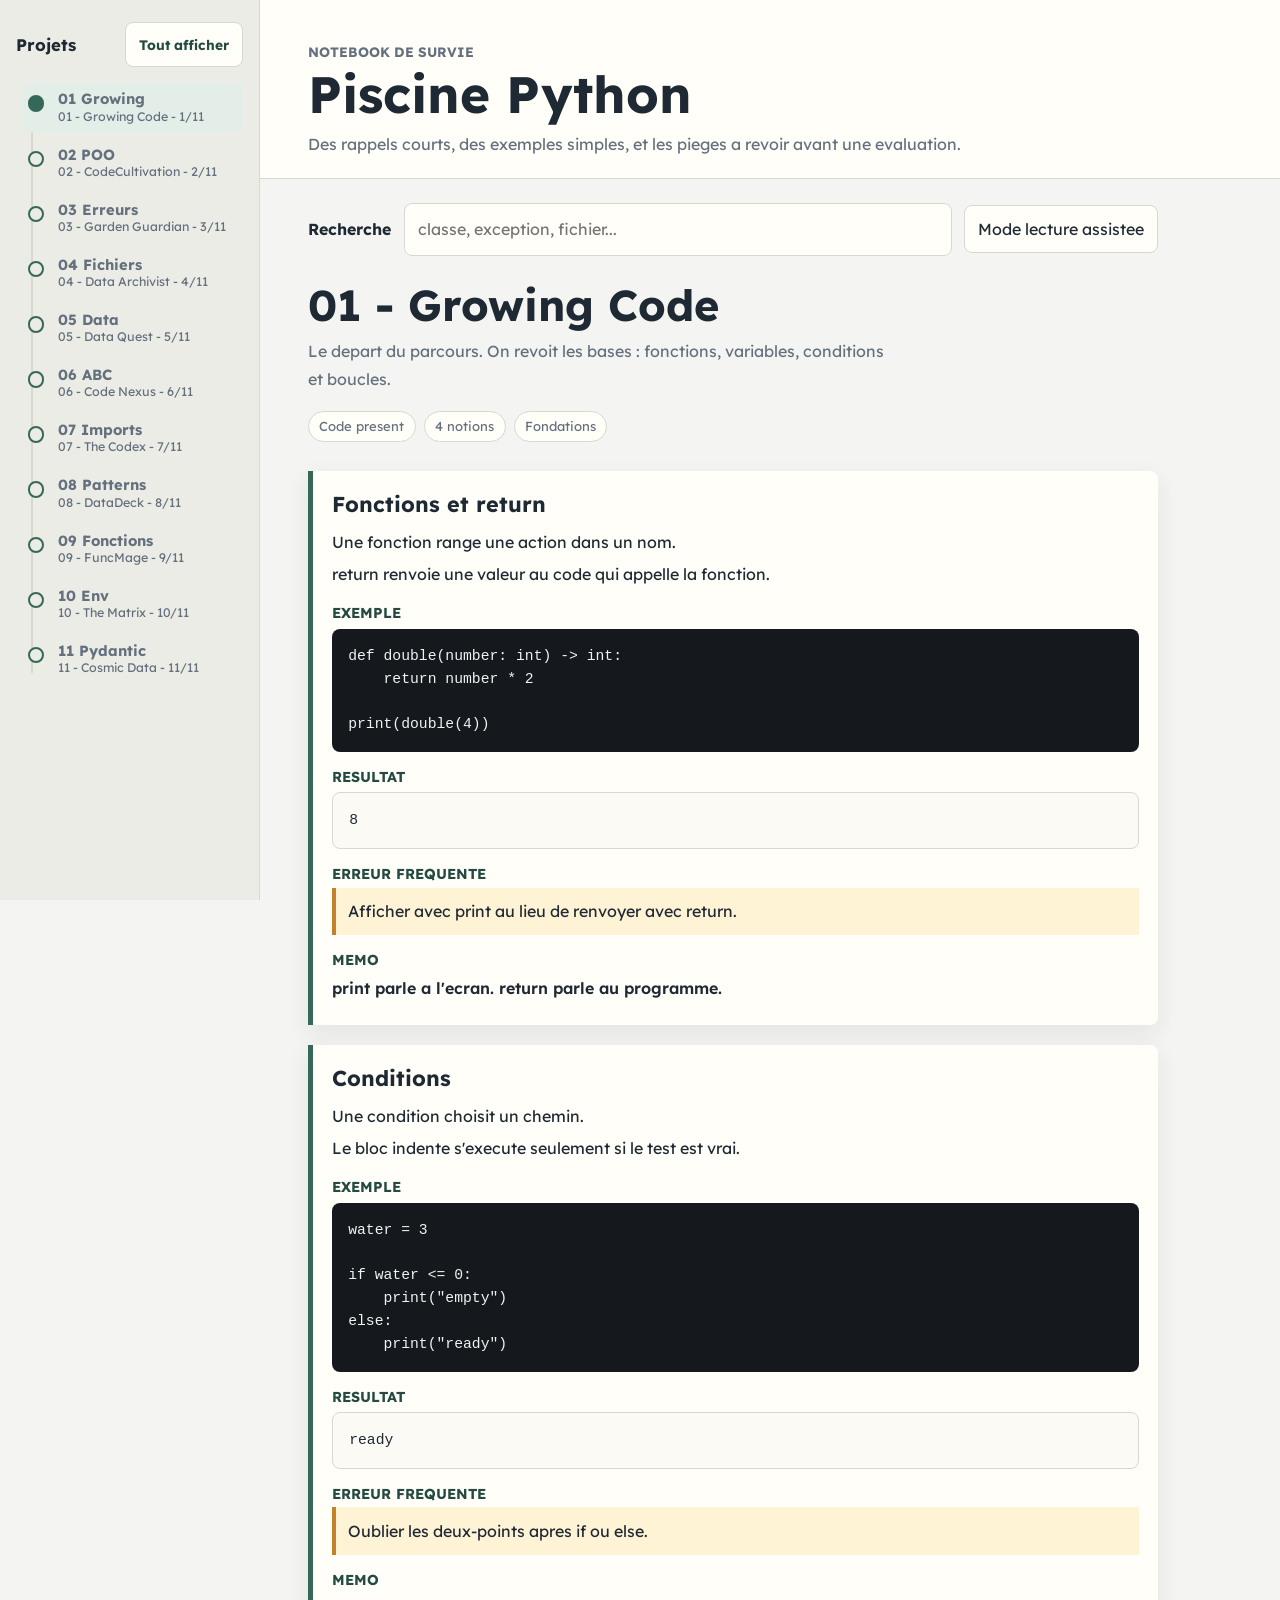
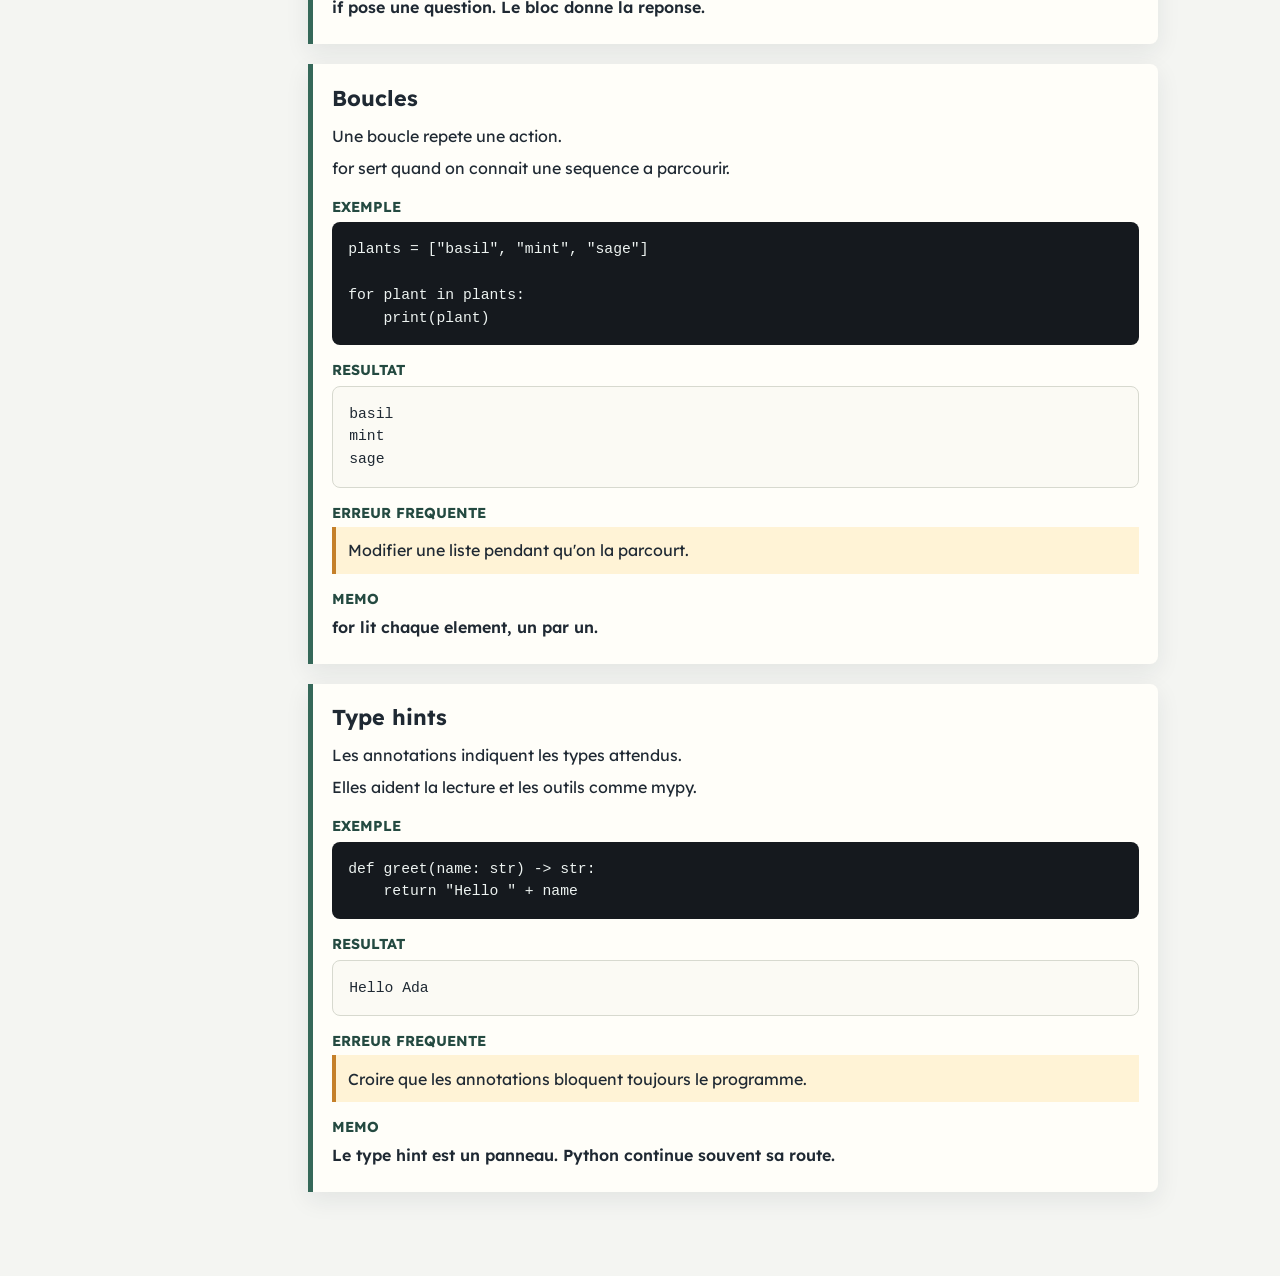
==== index.html @ d1a30969 "Random" ====
<!doctype html>
<html lang="fr">
  <head>
    <meta charset="utf-8">
    <meta name="viewport" content="width=device-width, initial-scale=1">
    <title>Piscine Python - Recap</title>
    <meta
      name="description"
      content="Notebook local de revision pour les notions Python vues pendant la Piscine Python."
    >
    <link rel="stylesheet" href="styles/main.css">
  </head>
  <body>
    <a class="skip-link" href="#content">Aller au contenu</a>

    <header class="topbar">
      <p class="eyebrow">Notebook de survie</p>
      <h1>Piscine Python</h1>
      <p data-reading>
        Des rappels courts, des exemples simples, et les pieges a revoir avant une evaluation.
      </p>
    </header>

    <aside class="sidebar" aria-label="Navigation des projets">
      <div class="sidebar-header">
        <h2>Projets</h2>
        <button id="show-all" class="plain-button" type="button">Tout afficher</button>
      </div>
      <nav id="project-nav" class="timeline" aria-label="Frise des projets"></nav>
    </aside>

    <main id="content" class="content" tabindex="-1">
      <section class="toolbar" aria-label="Outils de revision">
        <label class="search-label" for="search-input">Recherche</label>
        <input
          id="search-input"
          type="search"
          autocomplete="off"
          placeholder="classe, exception, fichier..."
        >
        <button id="reading-toggle" class="toggle-button" type="button" aria-pressed="false">
          Mode lecture assistee
        </button>
      </section>

      <section id="search-panel" class="search-panel" hidden>
        <div class="section-heading">
          <h2>Resultats</h2>
          <button id="clear-search" class="plain-button" type="button">Retour a la frise</button>
        </div>
        <ul id="search-results" class="result-list"></ul>
      </section>

      <section id="project-panel" class="project-panel" aria-live="polite"></section>
    </main>

    <script src="scripts/data.js"></script>
    <script src="scripts/reading-mode.js"></script>
    <script src="scripts/app.js"></script>
  </body>
</html>
---- styles/main.css ----
@import url("https://fonts.googleapis.com/css2?family=Lexend:wght@400;500;600;700&display=swap");

:root {
  --bg: #f4f5f2;
  --paper: #fffef9;
  --paper-soft: #fbfaf4;
  --ink: #1f2933;
  --muted: #64707d;
  --line: #d7d9cf;
  --accent: #356859;
  --accent-strong: #244a41;
  --accent-soft: #e4eee9;
  --warning-bg: #fff3d6;
  --warning-line: #c5802a;
  --code-bg: #15191e;
  --code-ink: #edf3f1;
  --focus: #1d70b8;
  --radius: 8px;
  --sidebar-width: 260px;
  --content-width: 850px;
  --shadow: 0 8px 24px rgb(31 41 51 / 8%);
}

* {
  box-sizing: border-box;
}

html {
  scroll-behavior: smooth;
}

body {
  min-height: 100vh;
  margin: 0;
  background: var(--bg);
  color: var(--ink);
  font-family: "Lexend", system-ui, sans-serif;
  line-height: 1.75;
}

button,
input {
  font: inherit;
}

button {
  cursor: pointer;
}

button:focus-visible,
input:focus-visible,
a:focus-visible {
  outline: 3px solid var(--focus);
  outline-offset: 3px;
}

.skip-link {
  position: fixed;
  left: 1rem;
  top: 1rem;
  z-index: 10;
  transform: translateY(-140%);
  border-radius: var(--radius);
  background: var(--ink);
  color: white;
  padding: 0.55rem 0.8rem;
}

.skip-link:focus {
  transform: translateY(0);
}

.topbar {
  margin-left: var(--sidebar-width);
  padding: 2.5rem clamp(1rem, 4vw, 3rem) 1.25rem;
  border-bottom: 1px solid var(--line);
  background: var(--paper);
}

.topbar h1,
.topbar p {
  max-width: var(--content-width);
  margin-right: auto;
}

.topbar h1 {
  margin-top: 0.15rem;
  margin-bottom: 0.45rem;
  font-size: clamp(2rem, 4vw, 3.4rem);
  line-height: 1.1;
  letter-spacing: 0;
}

.topbar p {
  margin-top: 0;
  margin-bottom: 0;
  color: var(--muted);
}

.eyebrow {
  font-size: 0.85rem;
  font-weight: 700;
  letter-spacing: 0;
  color: var(--accent-strong);
  text-transform: uppercase;
}

.sidebar {
  position: fixed;
  inset: 0 auto 0 0;
  width: var(--sidebar-width);
  overflow-y: auto;
  border-right: 1px solid var(--line);
  background: #ebece5;
  padding: 1.4rem 1rem;
}

.sidebar-header {
  display: flex;
  align-items: center;
  justify-content: space-between;
  gap: 0.75rem;
  margin-bottom: 1rem;
}

.sidebar h2 {
  margin: 0;
  font-size: 1.05rem;
}

.timeline {
  position: relative;
  display: grid;
  gap: 0.4rem;
  padding-left: 0.4rem;
}

.timeline::before {
  content: "";
  position: absolute;
  left: 0.92rem;
  top: 0.65rem;
  bottom: 0.65rem;
  width: 2px;
  background: var(--line);
}

.timeline button {
  position: relative;
  display: grid;
  grid-template-columns: 1.25rem 1fr;
  gap: 0.65rem;
  align-items: start;
  min-height: 2.9rem;
  border: 0;
  border-radius: var(--radius);
  background: transparent;
  color: var(--ink);
  padding: 0.4rem 0.35rem;
  text-align: left;
}

.timeline button::before {
  content: "";
  z-index: 1;
  width: 0.78rem;
  height: 0.78rem;
  margin-top: 0.38rem;
  border: 2px solid var(--accent);
  border-radius: 50%;
  background: #ebece5;
}

.timeline button:hover,
.timeline button[aria-current="page"] {
  background: var(--accent-soft);
}

.timeline button[aria-current="page"]::before {
  background: var(--accent);
  box-shadow: 0 0 0 4px var(--accent-soft);
}

.timeline strong {
  display: block;
  font-size: 0.92rem;
  line-height: 1.3;
}

.timeline span {
  display: block;
  color: var(--muted);
  font-size: 0.78rem;
  line-height: 1.35;
}

.content {
  margin-left: var(--sidebar-width);
  padding: 1.5rem clamp(1rem, 4vw, 3rem) 4rem;
}

.toolbar,
.project-panel,
.search-panel {
  max-width: var(--content-width);
  margin-right: auto;
}

.toolbar {
  display: grid;
  grid-template-columns: auto minmax(12rem, 1fr) auto;
  gap: 0.8rem;
  align-items: center;
  margin-bottom: 1.6rem;
}

.search-label {
  font-weight: 700;
}

input[type="search"] {
  width: 100%;
  border: 1px solid var(--line);
  border-radius: var(--radius);
  background: var(--paper);
  color: var(--ink);
  padding: 0.72rem 0.85rem;
}

.toggle-button,
.plain-button,
.result-button {
  border: 1px solid var(--line);
  border-radius: var(--radius);
  background: var(--paper);
  color: var(--ink);
  padding: 0.58rem 0.8rem;
}

.toggle-button[aria-pressed="true"] {
  border-color: var(--accent);
  background: var(--accent);
  color: white;
}

.plain-button {
  color: var(--accent-strong);
  font-size: 0.86rem;
  font-weight: 700;
}

.project-title {
  margin: 0 0 0.4rem;
  font-size: clamp(1.8rem, 4vw, 2.7rem);
  line-height: 1.15;
  letter-spacing: 0;
}

.summary {
  margin: 0 0 1.1rem;
  color: var(--muted);
  max-width: 58ch;
}

.meta-list {
  display: flex;
  flex-wrap: wrap;
  gap: 0.5rem;
  margin: 0 0 1.8rem;
  padding: 0;
  list-style: none;
}

.meta-list li {
  border: 1px solid var(--line);
  border-radius: 999px;
  background: var(--paper);
  color: var(--muted);
  padding: 0.2rem 0.65rem;
  font-size: 0.82rem;
}

.notebook-block {
  margin: 0 0 1.25rem;
  border-left: 5px solid var(--accent);
  border-radius: 0 var(--radius) var(--radius) 0;
  background: var(--paper);
  box-shadow: var(--shadow);
  padding: 1.2rem;
}

.notebook-block:target {
  outline: 3px solid var(--focus);
  outline-offset: 3px;
}

.notebook-block h3 {
  margin: 0 0 0.7rem;
  font-size: 1.35rem;
  line-height: 1.25;
}

.notebook-block h4 {
  margin: 1rem 0 0.25rem;
  color: var(--accent-strong);
  font-size: 0.9rem;
  line-height: 1.3;
  text-transform: uppercase;
}

.notebook-block p {
  margin: 0.25rem 0;
}

.description {
  margin-bottom: 0.8rem;
}

pre {
  overflow-x: auto;
  margin: 0.35rem 0 0.7rem;
  border-radius: var(--radius);
  background: var(--code-bg);
  color: var(--code-ink);
  padding: 1rem;
  line-height: 1.55;
}

code {
  font-family: "SFMono-Regular", Consolas, "Liberation Mono", monospace;
  font-size: 0.92rem;
}

.output {
  border: 1px solid var(--line);
  border-radius: var(--radius);
  background: var(--paper-soft);
  color: var(--ink);
}

.mistake {
  border-left: 4px solid var(--warning-line);
  background: var(--warning-bg);
  padding: 0.6rem 0.75rem;
}

.memo {
  font-weight: 600;
}

.section-heading {
  display: flex;
  align-items: center;
  justify-content: space-between;
  gap: 1rem;
}

.result-list {
  display: grid;
  gap: 0.75rem;
  margin: 0 0 1.5rem;
  padding: 0;
  list-style: none;
}

.result-button {
  width: 100%;
  text-align: left;
}

.result-button strong,
.result-button span {
  display: block;
}

.result-button span {
  color: var(--muted);
  font-size: 0.9rem;
}

.empty-state {
  border: 1px dashed var(--line);
  border-radius: var(--radius);
  background: var(--paper);
  padding: 1rem;
  color: var(--muted);
}

.assist-word strong {
  font-weight: 800;
}

@media (max-width: 860px) {
  .topbar,
  .content {
    margin-left: 0;
  }

  .topbar {
    padding-top: 1.5rem;
  }

  .sidebar {
    position: sticky;
    top: 0;
    z-index: 5;
    width: 100%;
    max-height: 13rem;
    border-right: 0;
    border-bottom: 1px solid var(--line);
  }

  .timeline {
    grid-auto-flow: column;
    grid-auto-columns: minmax(10rem, 1fr);
    overflow-x: auto;
    padding: 0 0 0.4rem;
  }

  .timeline::before {
    display: none;
  }

  .timeline button {
    grid-template-columns: 1fr;
    min-height: 4rem;
    border: 1px solid var(--line);
    background: var(--paper);
  }

  .timeline button::before {
    display: none;
  }

  .toolbar {
    grid-template-columns: 1fr;
  }
}

@media (prefers-reduced-motion: reduce) {
  html {
    scroll-behavior: auto;
  }
}
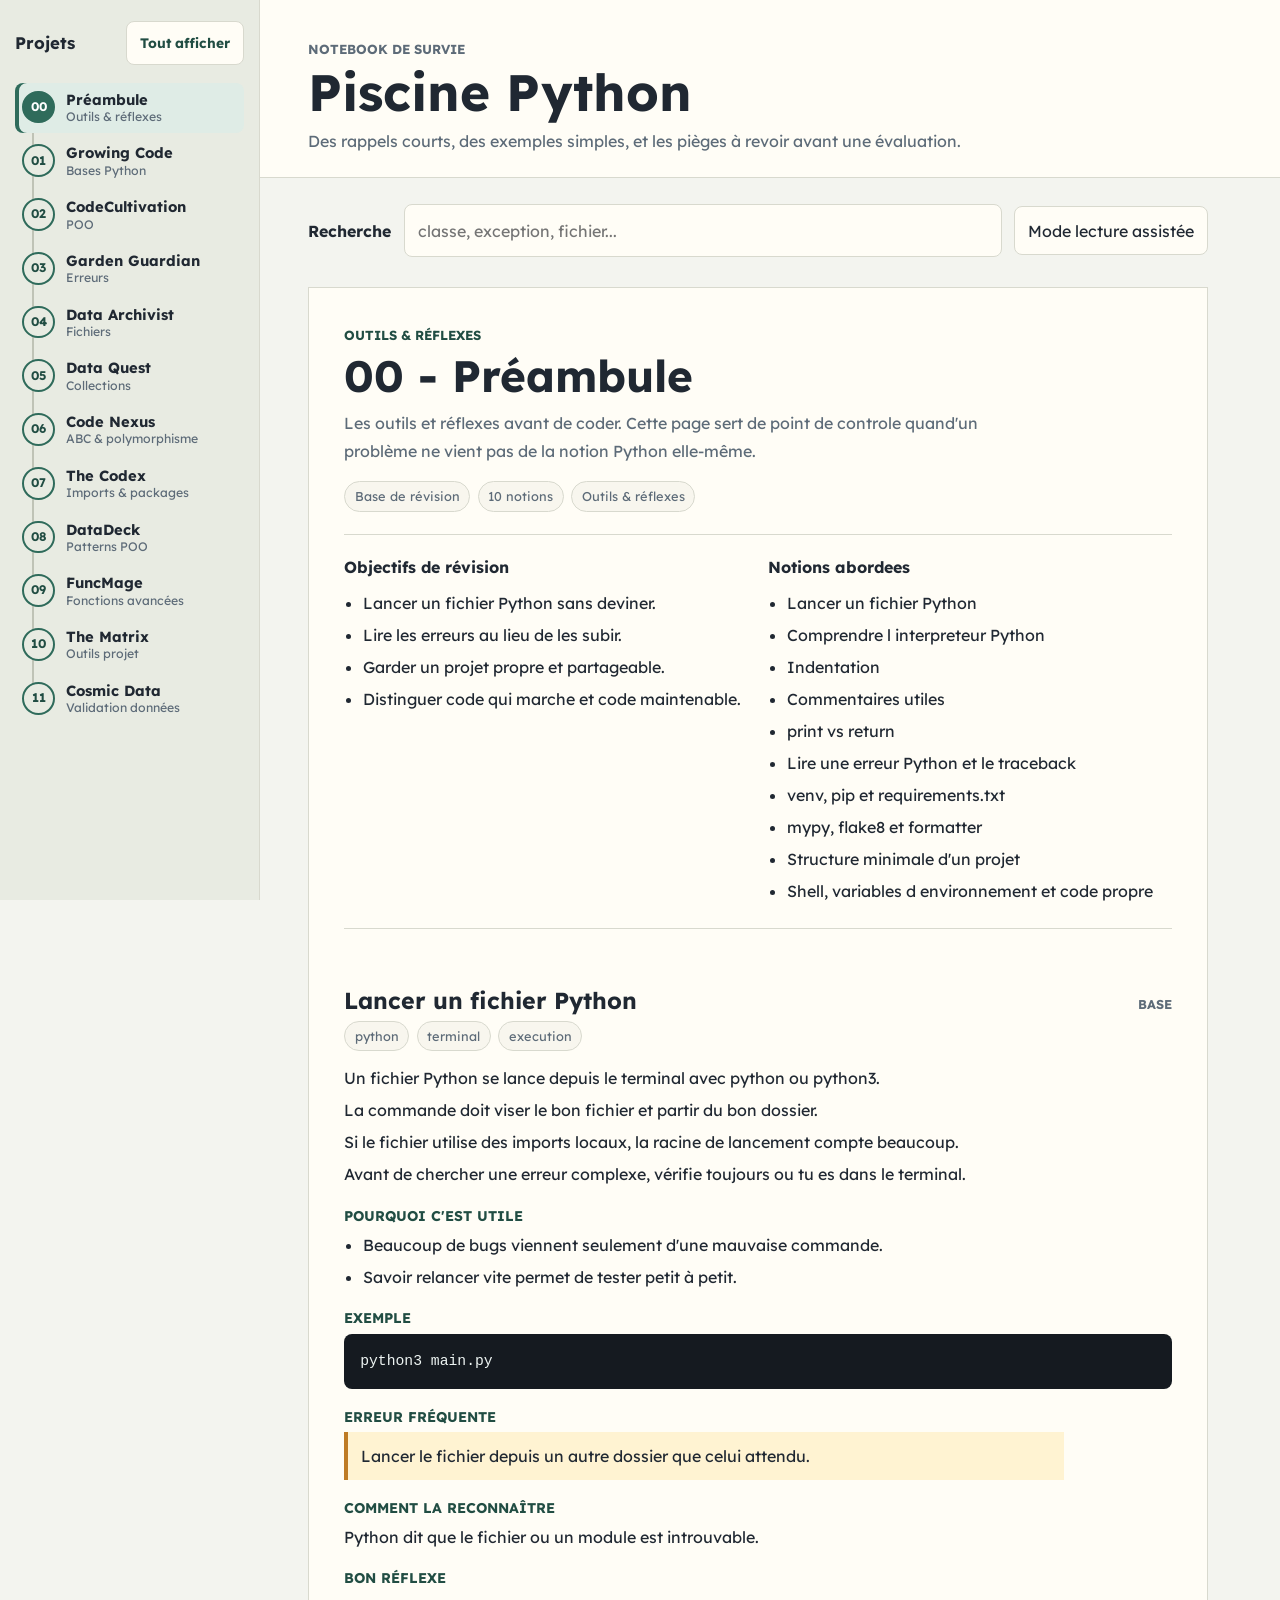
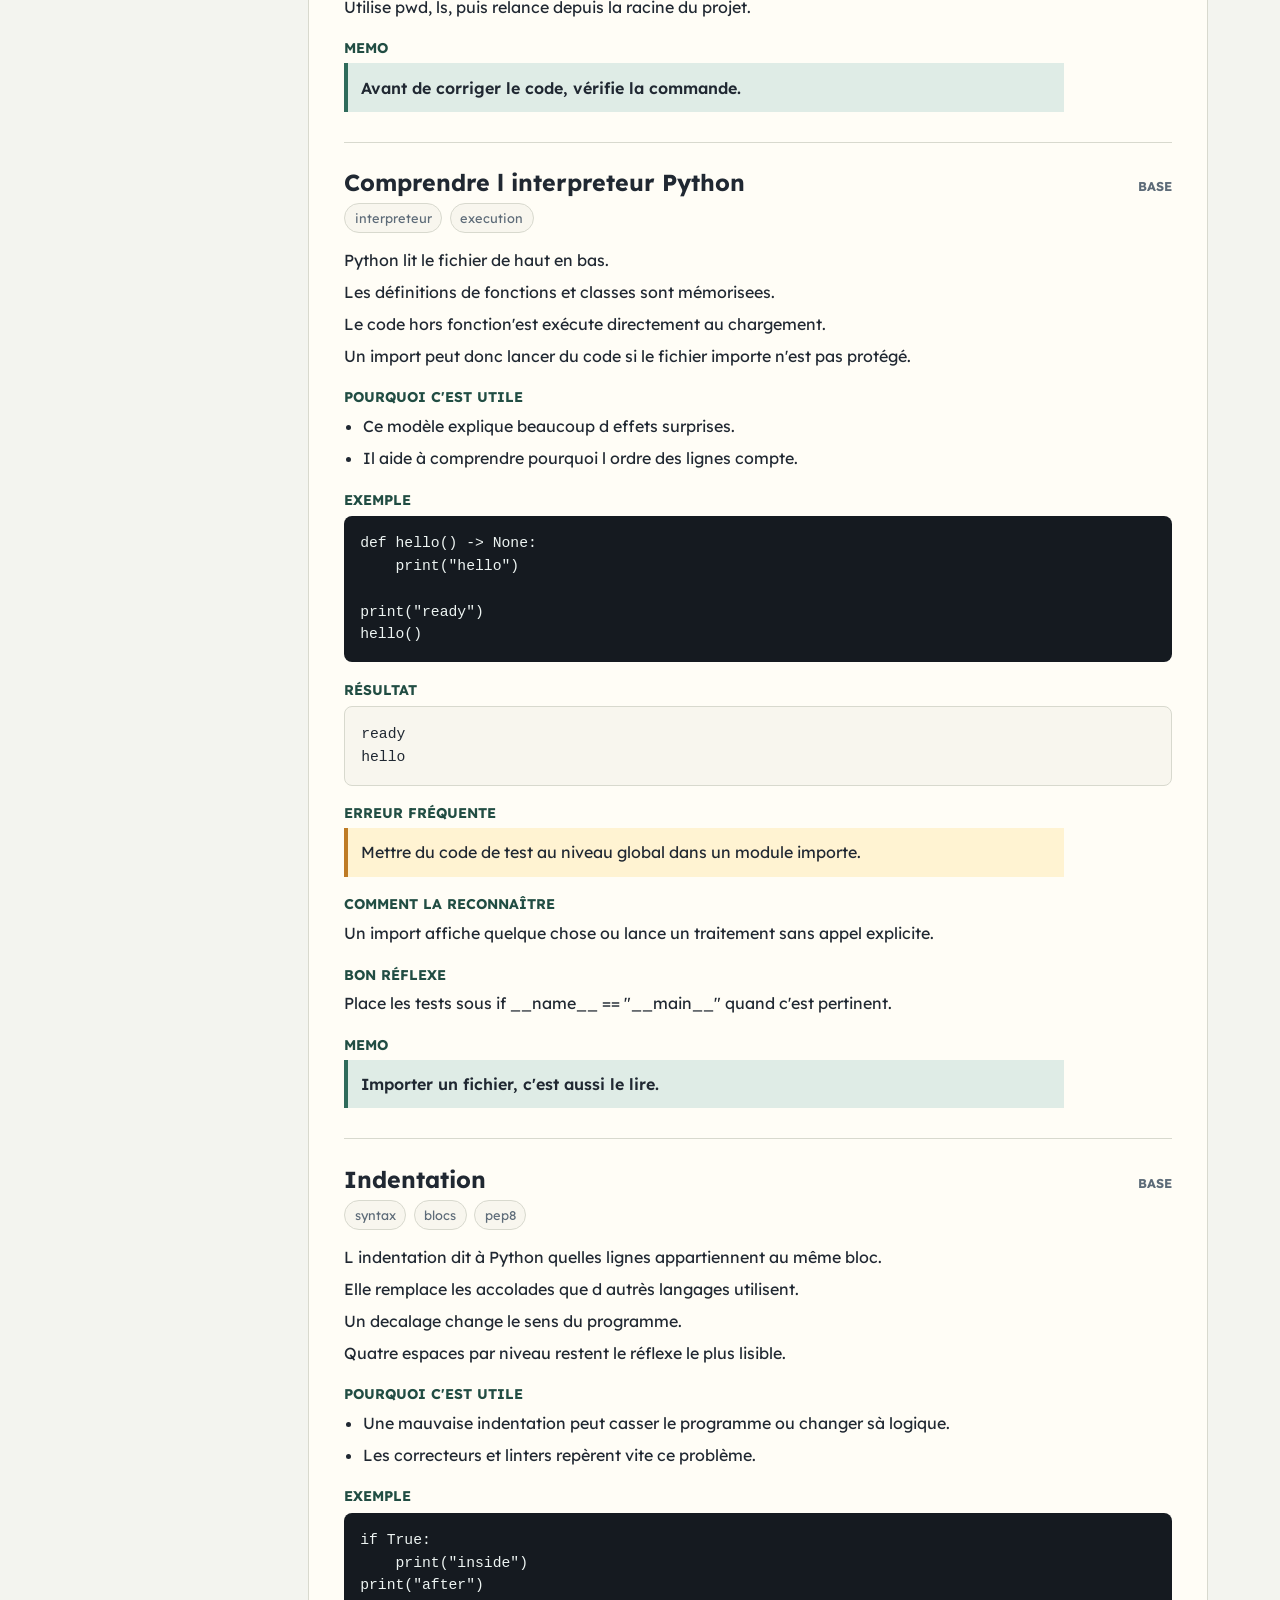
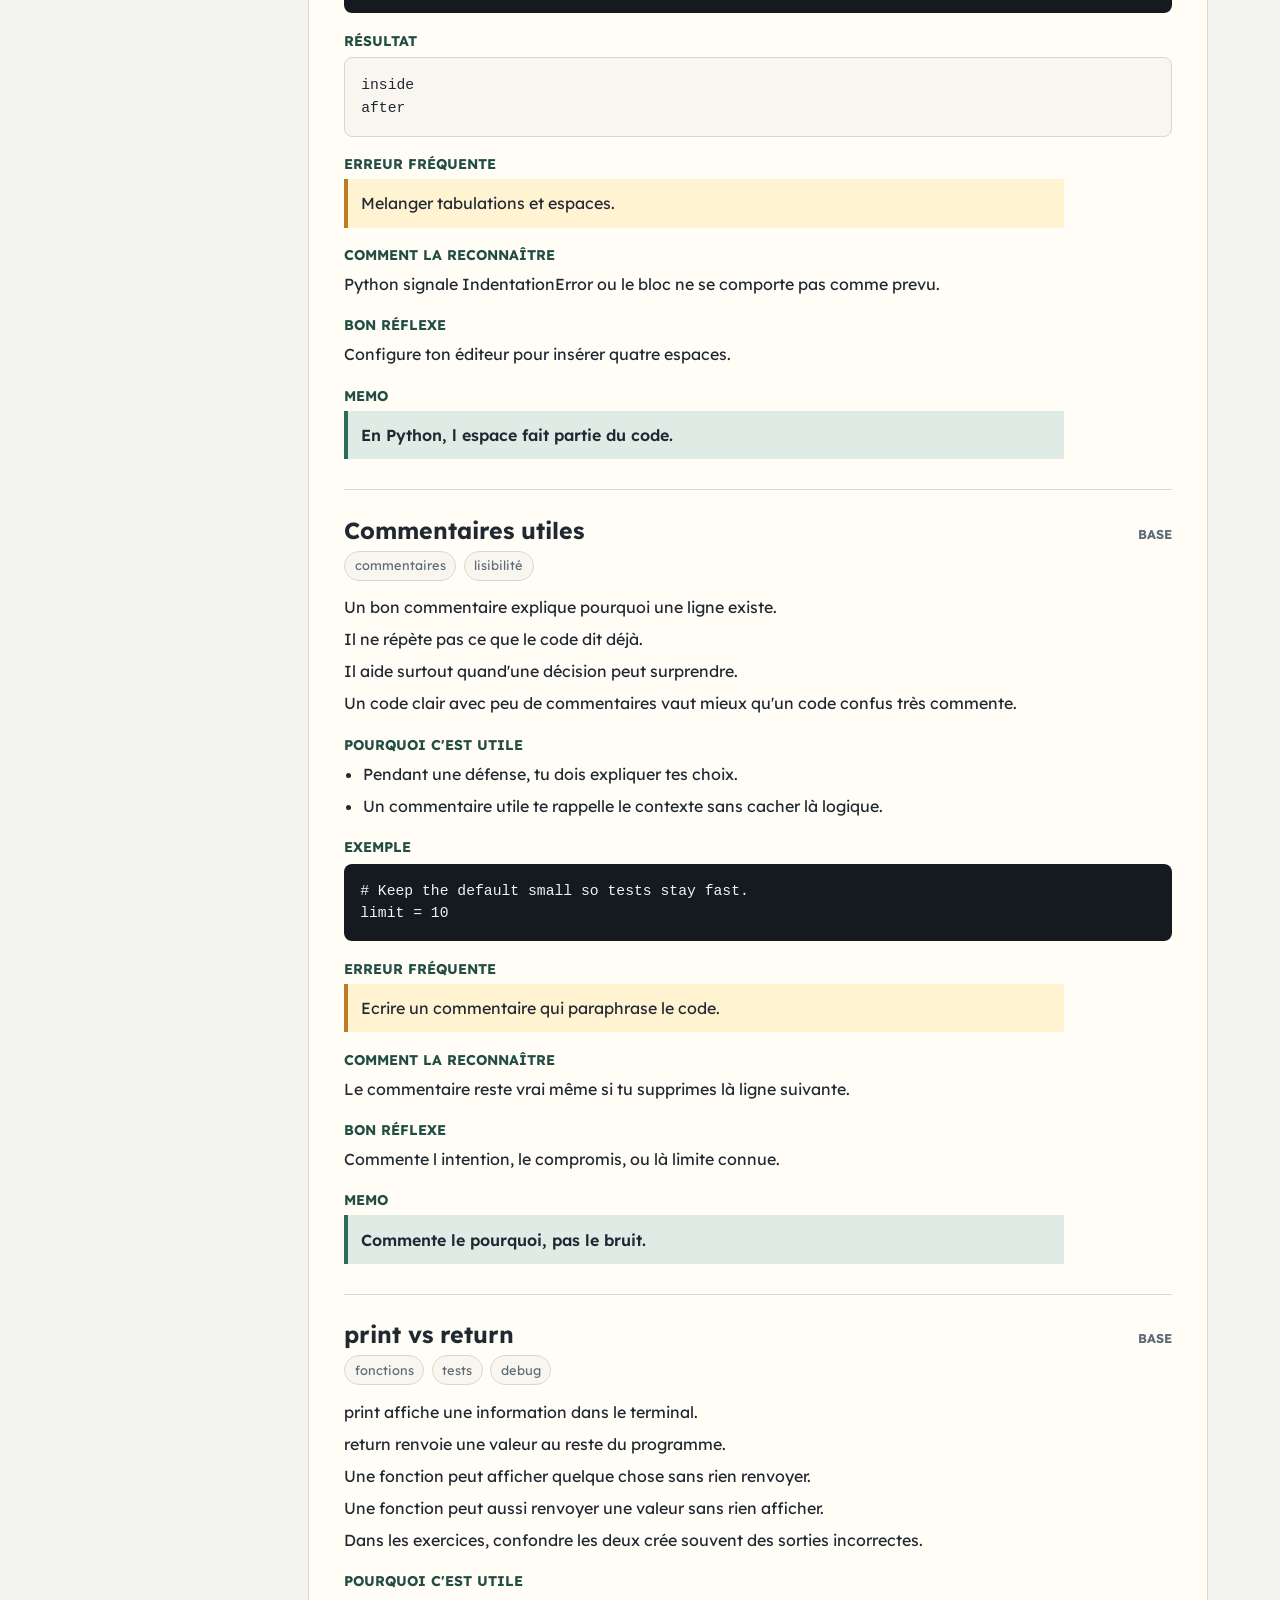
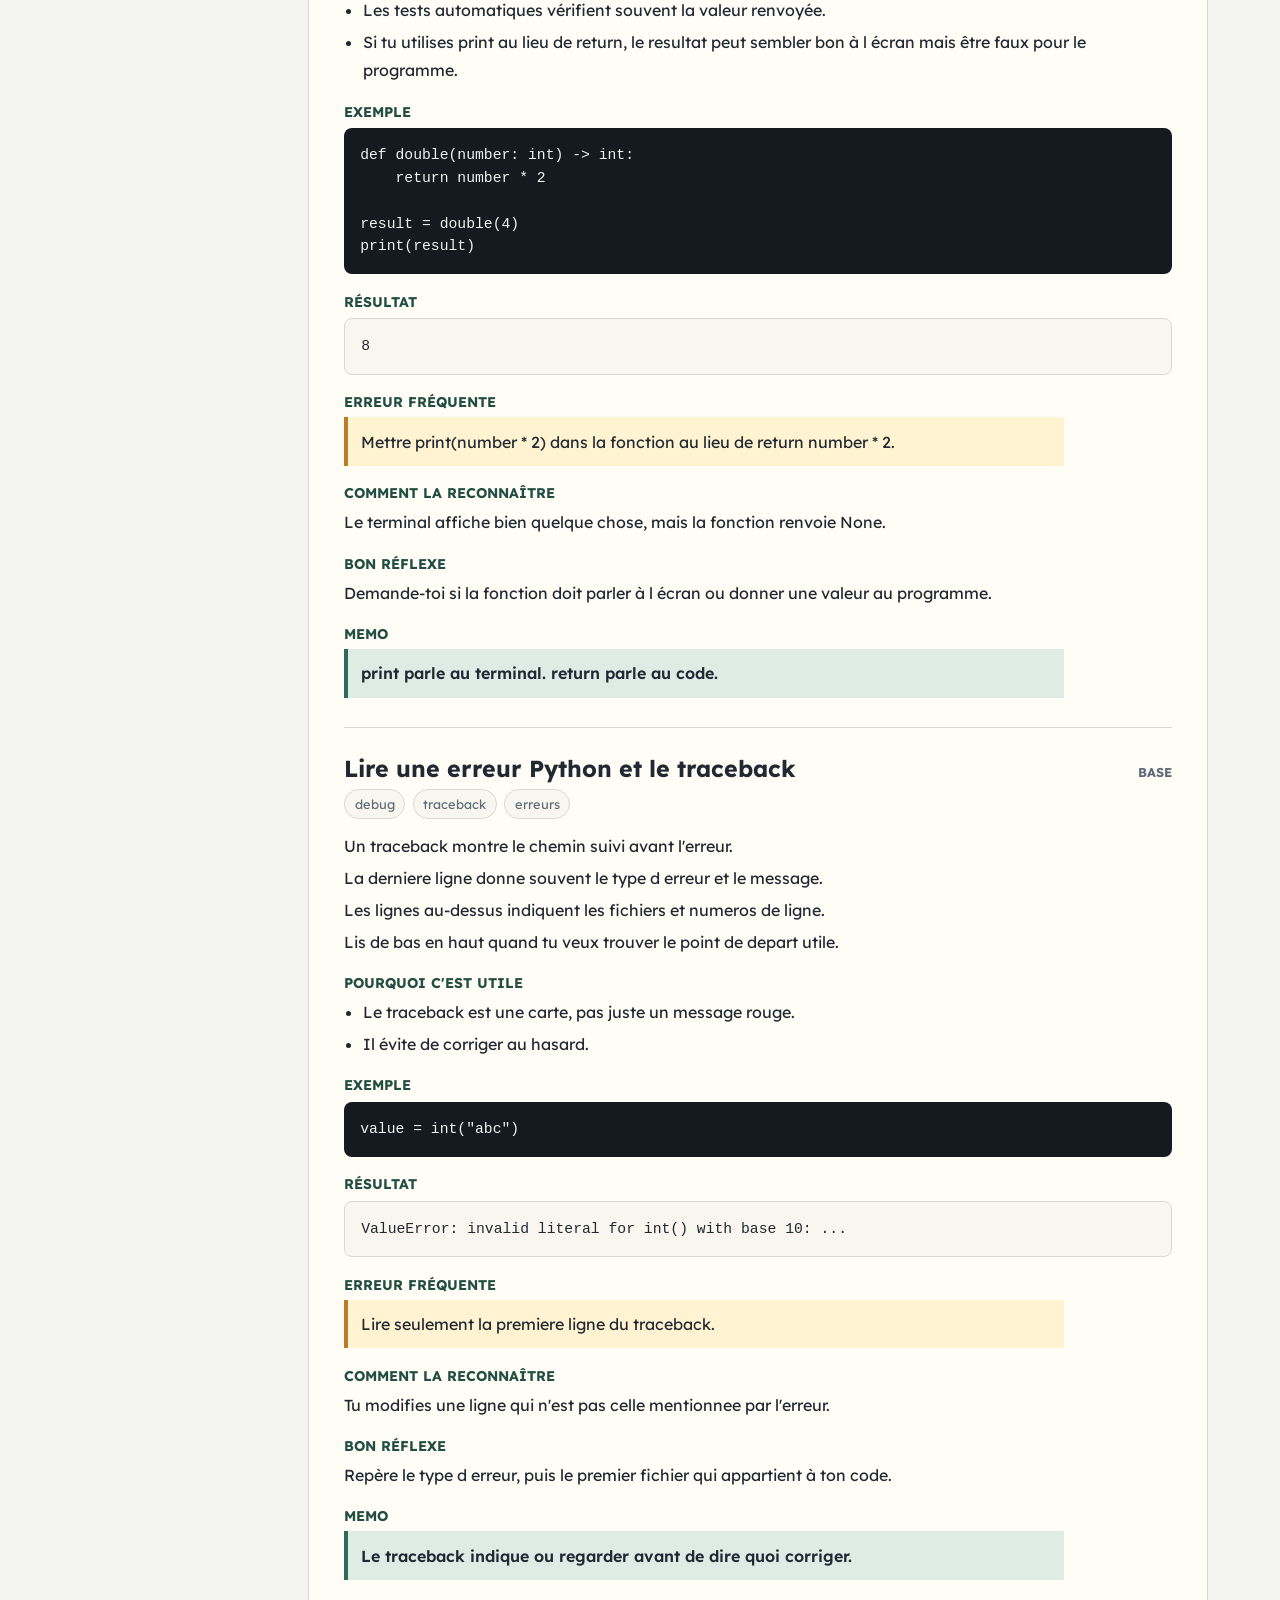
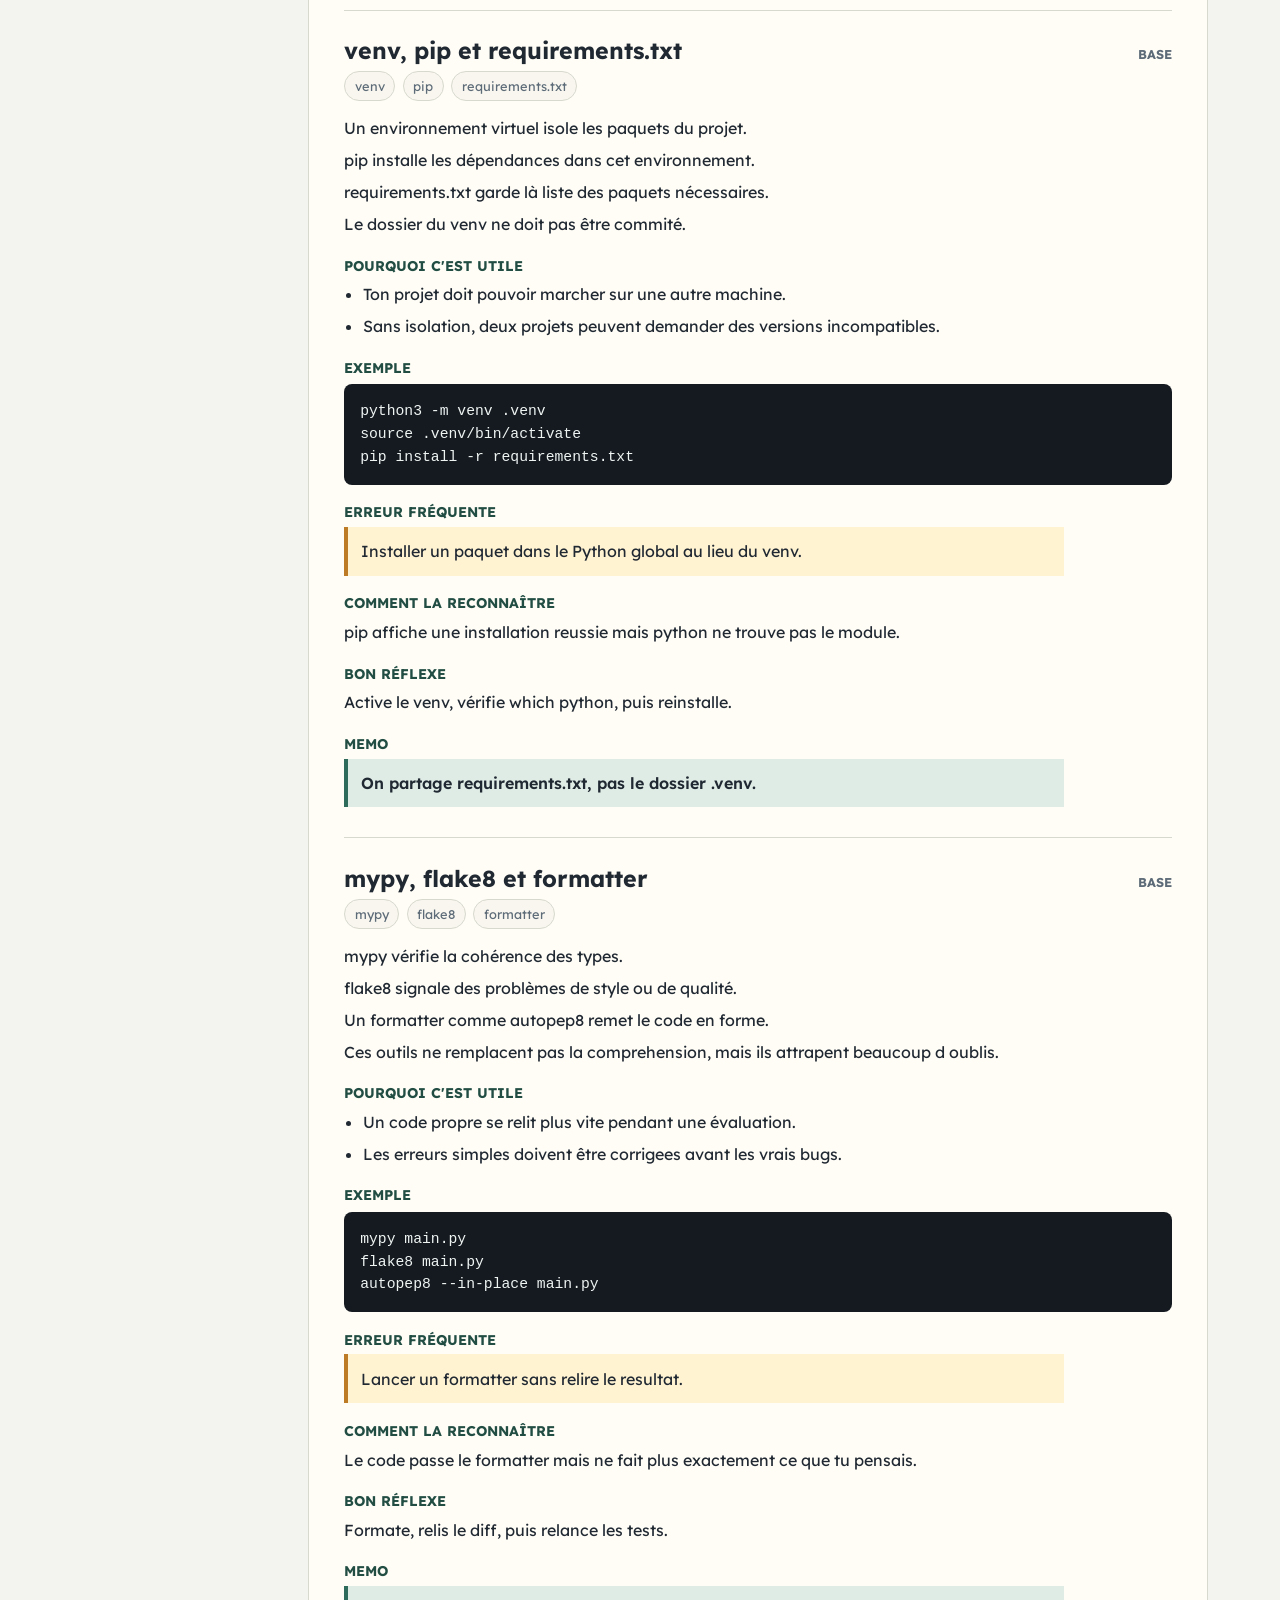
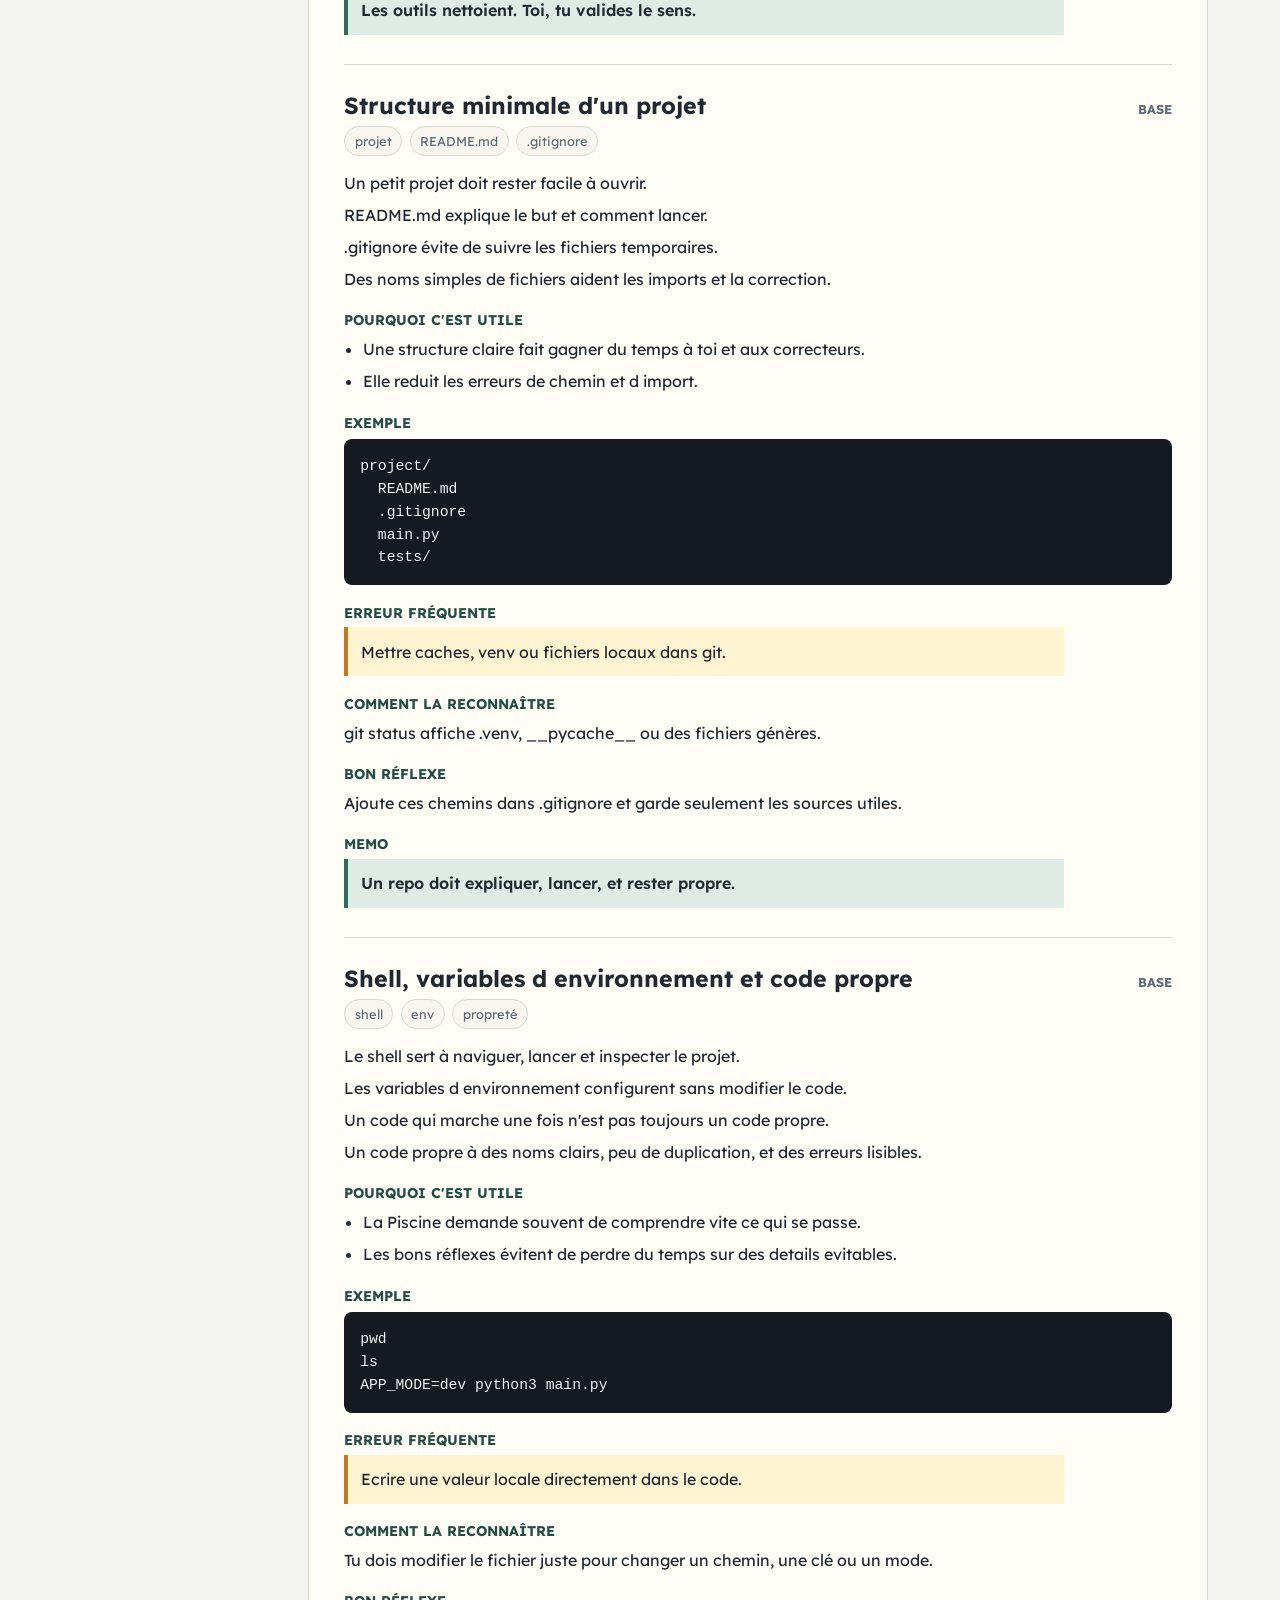
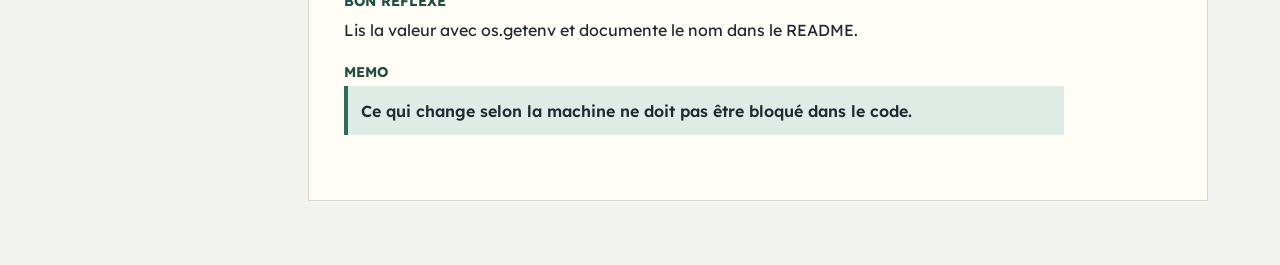
==== commit 89e8b141: "Random" ====
--- a/index.html
+++ b/index.html
@@ -6,7 +6,7 @@
     <title>Piscine Python - Recap</title>
     <meta
       name="description"
-      content="Notebook local de revision pour les notions Python vues pendant la Piscine Python."
+      content="Notebook local de révision pour les notions Python vues pendant la Piscine Python."
     >
     <link rel="stylesheet" href="styles/main.css">
   </head>
@@ -17,7 +17,7 @@
       <p class="eyebrow">Notebook de survie</p>
       <h1>Piscine Python</h1>
       <p data-reading>
-        Des rappels courts, des exemples simples, et les pieges a revoir avant une evaluation.
+        Des rappels courts, des exemples simples, et les pièges à revoir avant une évaluation.
       </p>
     </header>
 
@@ -30,7 +30,7 @@
     </aside>
 
     <main id="content" class="content" tabindex="-1">
-      <section class="toolbar" aria-label="Outils de revision">
+      <section class="toolbar" aria-label="Outils de révision">
         <label class="search-label" for="search-input">Recherche</label>
         <input
           id="search-input"
@@ -39,14 +39,14 @@
           placeholder="classe, exception, fichier..."
         >
         <button id="reading-toggle" class="toggle-button" type="button" aria-pressed="false">
-          Mode lecture assistee
+          Mode lecture assistée
         </button>
       </section>
 
       <section id="search-panel" class="search-panel" hidden>
         <div class="section-heading">
-          <h2>Resultats</h2>
-          <button id="clear-search" class="plain-button" type="button">Retour a la frise</button>
+          <h2>Résultats</h2>
+          <button id="clear-search" class="plain-button" type="button">Retour à la frise</button>
         </div>
         <ul id="search-results" class="result-list"></ul>
       </section>
--- a/styles/main.css
+++ b/styles/main.css
@@ -1,26 +1,30 @@
+/* Fonts */
 @import url("https://fonts.googleapis.com/css2?family=Lexend:wght@400;500;600;700&display=swap");
 
+/* Variables */
 :root {
-  --bg: #f4f5f2;
-  --paper: #fffef9;
-  --paper-soft: #fbfaf4;
-  --ink: #1f2933;
-  --muted: #64707d;
-  --line: #d7d9cf;
-  --accent: #356859;
-  --accent-strong: #244a41;
-  --accent-soft: #e4eee9;
-  --warning-bg: #fff3d6;
-  --warning-line: #c5802a;
-  --code-bg: #15191e;
-  --code-ink: #edf3f1;
+  --bg: #f3f4ef;
+  --surface: #fffdf6;
+  --surface-muted: #f8f6ee;
+  --sidebar: #e8ebe2;
+  --ink: #202832;
+  --muted: #5d6b78;
+  --line: #d8d9ce;
+  --line-strong: #bfc3b6;
+  --accent: #2f6b5b;
+  --accent-dark: #214d43;
+  --accent-soft: #dfece6;
+  --warning-bg: #fff3d2;
+  --warning-line: #be7b25;
+  --code-bg: #151a20;
+  --code-ink: #edf4f2;
   --focus: #1d70b8;
+  --sidebar-width: 260px;
+  --content-width: 900px;
   --radius: 8px;
-  --sidebar-width: 260px;
-  --content-width: 850px;
-  --shadow: 0 8px 24px rgb(31 41 51 / 8%);
-}
-
+}
+
+/* Base */
 * {
   box-sizing: border-box;
 }
@@ -49,7 +53,8 @@
 
 button:focus-visible,
 input:focus-visible,
-a:focus-visible {
+a:focus-visible,
+main:focus-visible {
   outline: 3px solid var(--focus);
   outline-offset: 3px;
 }
@@ -58,7 +63,7 @@
   position: fixed;
   left: 1rem;
   top: 1rem;
-  z-index: 10;
+  z-index: 20;
   transform: translateY(-140%);
   border-radius: var(--radius);
   background: var(--ink);
@@ -70,11 +75,12 @@
   transform: translateY(0);
 }
 
+/* Layout */
 .topbar {
   margin-left: var(--sidebar-width);
-  padding: 2.5rem clamp(1rem, 4vw, 3rem) 1.25rem;
+  padding: 2.4rem clamp(1rem, 4vw, 3rem) 1.4rem;
   border-bottom: 1px solid var(--line);
-  background: var(--paper);
+  background: var(--surface);
 }
 
 .topbar h1,
@@ -84,10 +90,9 @@
 }
 
 .topbar h1 {
-  margin-top: 0.15rem;
-  margin-bottom: 0.45rem;
-  font-size: clamp(2rem, 4vw, 3.4rem);
-  line-height: 1.1;
+  margin: 0.2rem 0 0.45rem;
+  font-size: clamp(2.1rem, 4vw, 3.3rem);
+  line-height: 1.08;
   letter-spacing: 0;
 }
 
@@ -98,21 +103,35 @@
 }
 
 .eyebrow {
-  font-size: 0.85rem;
+  margin: 0;
+  color: var(--accent-dark);
+  font-size: 0.82rem;
   font-weight: 700;
   letter-spacing: 0;
-  color: var(--accent-strong);
   text-transform: uppercase;
 }
 
+.content {
+  margin-left: var(--sidebar-width);
+  padding: 1.6rem clamp(1rem, 4vw, 3rem) 4rem;
+}
+
+.toolbar,
+.project-panel,
+.search-panel {
+  max-width: var(--content-width);
+  margin-right: auto;
+}
+
+/* Sidebar timeline */
 .sidebar {
   position: fixed;
   inset: 0 auto 0 0;
   width: var(--sidebar-width);
   overflow-y: auto;
   border-right: 1px solid var(--line);
-  background: #ebece5;
-  padding: 1.4rem 1rem;
+  background: var(--sidebar);
+  padding: 1.3rem 0.95rem;
 }
 
 .sidebar-header {
@@ -120,7 +139,7 @@
   align-items: center;
   justify-content: space-between;
   gap: 0.75rem;
-  margin-bottom: 1rem;
+  margin-bottom: 1.1rem;
 }
 
 .sidebar h2 {
@@ -131,44 +150,32 @@
 .timeline {
   position: relative;
   display: grid;
-  gap: 0.4rem;
-  padding-left: 0.4rem;
+  gap: 0.25rem;
 }
 
 .timeline::before {
   content: "";
   position: absolute;
-  left: 0.92rem;
-  top: 0.65rem;
-  bottom: 0.65rem;
+  left: 1.05rem;
+  top: 0.7rem;
+  bottom: 0.7rem;
   width: 2px;
-  background: var(--line);
+  background: var(--line-strong);
 }
 
 .timeline button {
   position: relative;
   display: grid;
-  grid-template-columns: 1.25rem 1fr;
-  gap: 0.65rem;
+  grid-template-columns: 2.1rem 1fr;
+  gap: 0.6rem;
   align-items: start;
-  min-height: 2.9rem;
+  width: 100%;
   border: 0;
   border-radius: var(--radius);
   background: transparent;
   color: var(--ink);
-  padding: 0.4rem 0.35rem;
+  padding: 0.48rem 0.45rem;
   text-align: left;
-}
-
-.timeline button::before {
-  content: "";
-  z-index: 1;
-  width: 0.78rem;
-  height: 0.78rem;
-  margin-top: 0.38rem;
-  border: 2px solid var(--accent);
-  border-radius: 50%;
-  background: #ebece5;
 }
 
 .timeline button:hover,
@@ -176,42 +183,54 @@
   background: var(--accent-soft);
 }
 
-.timeline button[aria-current="page"]::before {
+.timeline button[aria-current="page"] {
+  box-shadow: inset 4px 0 0 var(--accent);
+}
+
+.timeline-number {
+  position: relative;
+  z-index: 1;
+  display: grid;
+  place-items: center;
+  width: 2.05rem;
+  height: 2.05rem;
+  border: 2px solid var(--accent);
+  border-radius: 50%;
+  background: var(--sidebar);
+  color: var(--accent-dark);
+  font-size: 0.78rem;
+  font-weight: 700;
+  line-height: 1;
+}
+
+.timeline button[aria-current="page"] .timeline-number {
   background: var(--accent);
-  box-shadow: 0 0 0 4px var(--accent-soft);
-}
-
-.timeline strong {
+  color: white;
+}
+
+.timeline-copy strong,
+.timeline-copy span {
   display: block;
+}
+
+.timeline-copy strong {
   font-size: 0.92rem;
+  line-height: 1.25;
+}
+
+.timeline-copy span {
+  color: var(--muted);
+  font-size: 0.77rem;
   line-height: 1.3;
 }
 
-.timeline span {
-  display: block;
-  color: var(--muted);
-  font-size: 0.78rem;
-  line-height: 1.35;
-}
-
-.content {
-  margin-left: var(--sidebar-width);
-  padding: 1.5rem clamp(1rem, 4vw, 3rem) 4rem;
-}
-
-.toolbar,
-.project-panel,
-.search-panel {
-  max-width: var(--content-width);
-  margin-right: auto;
-}
-
+/* Toolbar */
 .toolbar {
   display: grid;
   grid-template-columns: auto minmax(12rem, 1fr) auto;
   gap: 0.8rem;
   align-items: center;
-  margin-bottom: 1.6rem;
+  margin-bottom: 1.9rem;
 }
 
 .search-label {
@@ -222,7 +241,7 @@
   width: 100%;
   border: 1px solid var(--line);
   border-radius: var(--radius);
-  background: var(--paper);
+  background: var(--surface);
   color: var(--ink);
   padding: 0.72rem 0.85rem;
 }
@@ -232,7 +251,7 @@
 .result-button {
   border: 1px solid var(--line);
   border-radius: var(--radius);
-  background: var(--paper);
+  background: var(--surface);
   color: var(--ink);
   padding: 0.58rem 0.8rem;
 }
@@ -244,81 +263,159 @@
 }
 
 .plain-button {
-  color: var(--accent-strong);
+  color: var(--accent-dark);
   font-size: 0.86rem;
   font-weight: 700;
 }
 
+/* Notebook content */
+.project-page {
+  border: 1px solid var(--line);
+  background: var(--surface);
+  padding: clamp(1.2rem, 3vw, 2.2rem);
+}
+
+.project-kicker {
+  margin: 0 0 0.3rem;
+  color: var(--accent-dark);
+  font-size: 0.82rem;
+  font-weight: 700;
+  text-transform: uppercase;
+}
+
 .project-title {
-  margin: 0 0 0.4rem;
-  font-size: clamp(1.8rem, 4vw, 2.7rem);
-  line-height: 1.15;
+  margin: 0 0 0.55rem;
+  font-size: clamp(1.8rem, 4vw, 2.75rem);
+  line-height: 1.12;
   letter-spacing: 0;
 }
 
 .summary {
-  margin: 0 0 1.1rem;
-  color: var(--muted);
-  max-width: 58ch;
-}
-
-.meta-list {
+  max-width: 68ch;
+  margin: 0 0 1rem;
+  color: var(--muted);
+}
+
+.meta-list,
+.tag-list {
   display: flex;
   flex-wrap: wrap;
-  gap: 0.5rem;
-  margin: 0 0 1.8rem;
+  gap: 0.45rem;
+  margin: 0;
   padding: 0;
   list-style: none;
 }
 
-.meta-list li {
+.meta-list {
+  margin-bottom: 1.4rem;
+}
+
+.meta-list li,
+.tag-list li {
   border: 1px solid var(--line);
   border-radius: 999px;
-  background: var(--paper);
-  color: var(--muted);
-  padding: 0.2rem 0.65rem;
-  font-size: 0.82rem;
+  background: var(--surface-muted);
+  color: var(--muted);
+  padding: 0.18rem 0.6rem;
+  font-size: 0.8rem;
+}
+
+.project-overview {
+  display: grid;
+  grid-template-columns: repeat(2, minmax(0, 1fr));
+  gap: 1.2rem;
+  margin: 0 0 2rem;
+  border-top: 1px solid var(--line);
+  border-bottom: 1px solid var(--line);
+  padding: 1.15rem 0;
+}
+
+.project-overview h3 {
+  margin: 0 0 0.5rem;
+  font-size: 1rem;
+}
+
+.overview-list,
+.why-list {
+  margin: 0;
+  padding-left: 1.2rem;
+}
+
+.overview-list li,
+.why-list li {
+  margin-bottom: 0.25rem;
 }
 
 .notebook-block {
-  margin: 0 0 1.25rem;
-  border-left: 5px solid var(--accent);
-  border-radius: 0 var(--radius) var(--radius) 0;
-  background: var(--paper);
-  box-shadow: var(--shadow);
-  padding: 1.2rem;
+  padding: 1.6rem 0;
+  border-top: 1px solid var(--line);
+}
+
+.notebook-block:first-of-type {
+  border-top: 0;
 }
 
 .notebook-block:target {
   outline: 3px solid var(--focus);
-  outline-offset: 3px;
-}
-
-.notebook-block h3 {
-  margin: 0 0 0.7rem;
-  font-size: 1.35rem;
+  outline-offset: 0.45rem;
+}
+
+.concept-heading {
+  display: flex;
+  align-items: baseline;
+  justify-content: space-between;
+  gap: 1rem;
+  margin-bottom: 0.35rem;
+}
+
+.concept-heading h3 {
+  margin: 0;
+  font-size: 1.45rem;
   line-height: 1.25;
 }
 
+.concept-heading span {
+  color: var(--muted);
+  font-size: 0.8rem;
+  font-weight: 700;
+  text-transform: uppercase;
+}
+
+.description {
+  margin-top: 0.8rem;
+}
+
+.description p,
+.notebook-block p {
+  max-width: 72ch;
+  margin: 0.25rem 0;
+}
+
 .notebook-block h4 {
-  margin: 1rem 0 0.25rem;
-  color: var(--accent-strong);
-  font-size: 0.9rem;
+  margin: 1.15rem 0 0.35rem;
+  color: var(--accent-dark);
+  font-size: 0.88rem;
   line-height: 1.3;
   text-transform: uppercase;
 }
 
-.notebook-block p {
-  margin: 0.25rem 0;
-}
-
-.description {
-  margin-bottom: 0.8rem;
-}
-
+.mistake,
+.memo {
+  border-left: 4px solid var(--warning-line);
+  background: var(--warning-bg);
+  padding: 0.65rem 0.8rem;
+}
+
+.memo {
+  border-left-color: var(--accent);
+  background: var(--accent-soft);
+  font-weight: 600;
+}
+
+/* Code blocks */
 pre {
   overflow-x: auto;
-  margin: 0.35rem 0 0.7rem;
+  margin: 0.45rem 0 0.75rem;
   border-radius: var(--radius);
   background: var(--code-bg);
   color: var(--code-ink);
@@ -333,21 +430,11 @@
 
 .output {
   border: 1px solid var(--line);
-  border-radius: var(--radius);
-  background: var(--paper-soft);
+  background: var(--surface-muted);
   color: var(--ink);
 }
 
-.mistake {
-  border-left: 4px solid var(--warning-line);
-  background: var(--warning-bg);
-  padding: 0.6rem 0.75rem;
-}
-
-.memo {
-  font-weight: 600;
-}
-
+/* Search */
 .section-heading {
   display: flex;
   align-items: center;
@@ -381,16 +468,18 @@
 .empty-state {
   border: 1px dashed var(--line);
   border-radius: var(--radius);
-  background: var(--paper);
+  background: var(--surface);
   padding: 1rem;
   color: var(--muted);
 }
 
+/* Reading mode */
 .assist-word strong {
   font-weight: 800;
 }
 
-@media (max-width: 860px) {
+/* Responsive */
+@media (max-width: 880px) {
   .topbar,
   .content {
     margin-left: 0;
@@ -403,18 +492,18 @@
   .sidebar {
     position: sticky;
     top: 0;
-    z-index: 5;
+    z-index: 10;
     width: 100%;
-    max-height: 13rem;
+    max-height: 14rem;
     border-right: 0;
     border-bottom: 1px solid var(--line);
   }
 
   .timeline {
     grid-auto-flow: column;
-    grid-auto-columns: minmax(10rem, 1fr);
+    grid-auto-columns: minmax(11rem, 1fr);
     overflow-x: auto;
-    padding: 0 0 0.4rem;
+    padding-bottom: 0.45rem;
   }
 
   .timeline::before {
@@ -422,18 +511,26 @@
   }
 
   .timeline button {
+    grid-template-columns: 1.8rem 1fr;
+    border: 1px solid var(--line);
+    background: var(--surface);
+  }
+
+  .timeline-number {
+    width: 1.75rem;
+    height: 1.75rem;
+  }
+
+  .toolbar,
+  .project-overview {
     grid-template-columns: 1fr;
-    min-height: 4rem;
-    border: 1px solid var(--line);
-    background: var(--paper);
-  }
-
-  .timeline button::before {
-    display: none;
-  }
-
-  .toolbar {
-    grid-template-columns: 1fr;
+  }
+
+  .project-page {
+    border-left: 0;
+    border-right: 0;
+    margin-left: -1rem;
+    margin-right: -1rem;
   }
 }
 
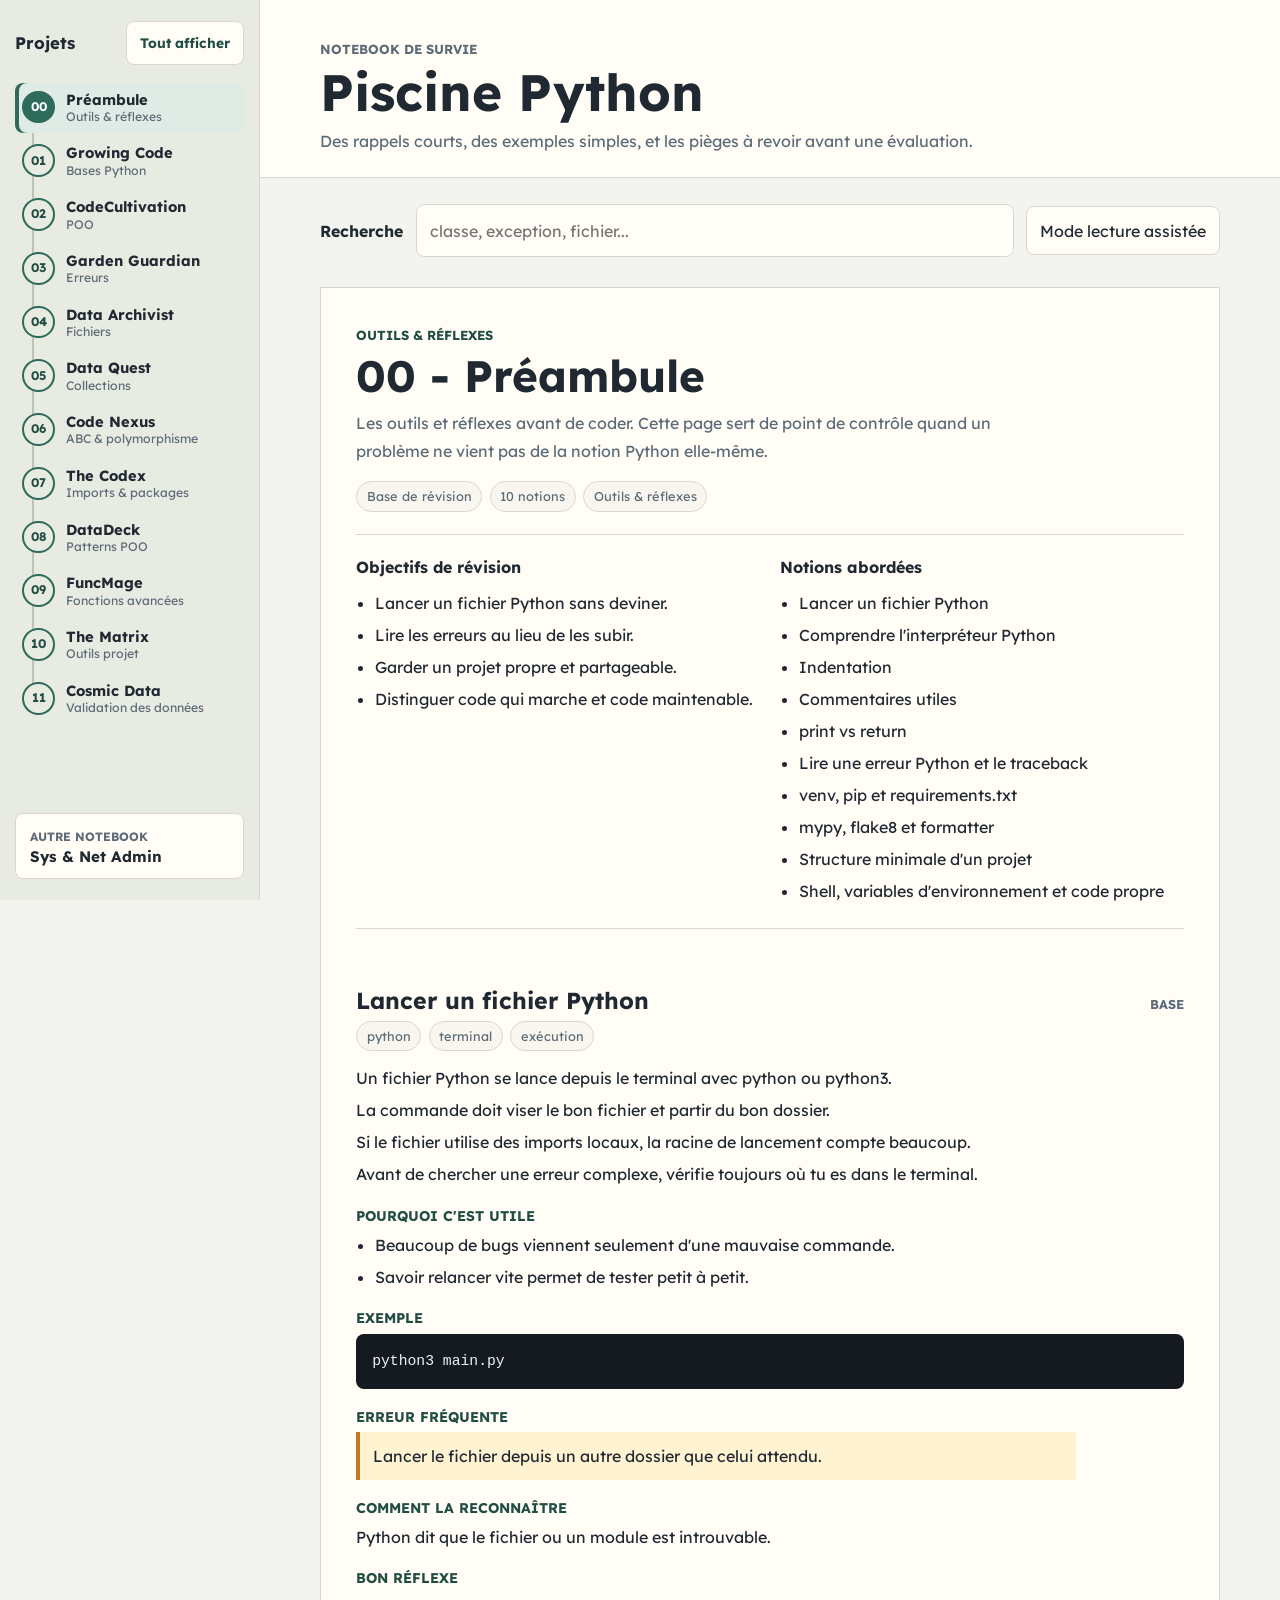
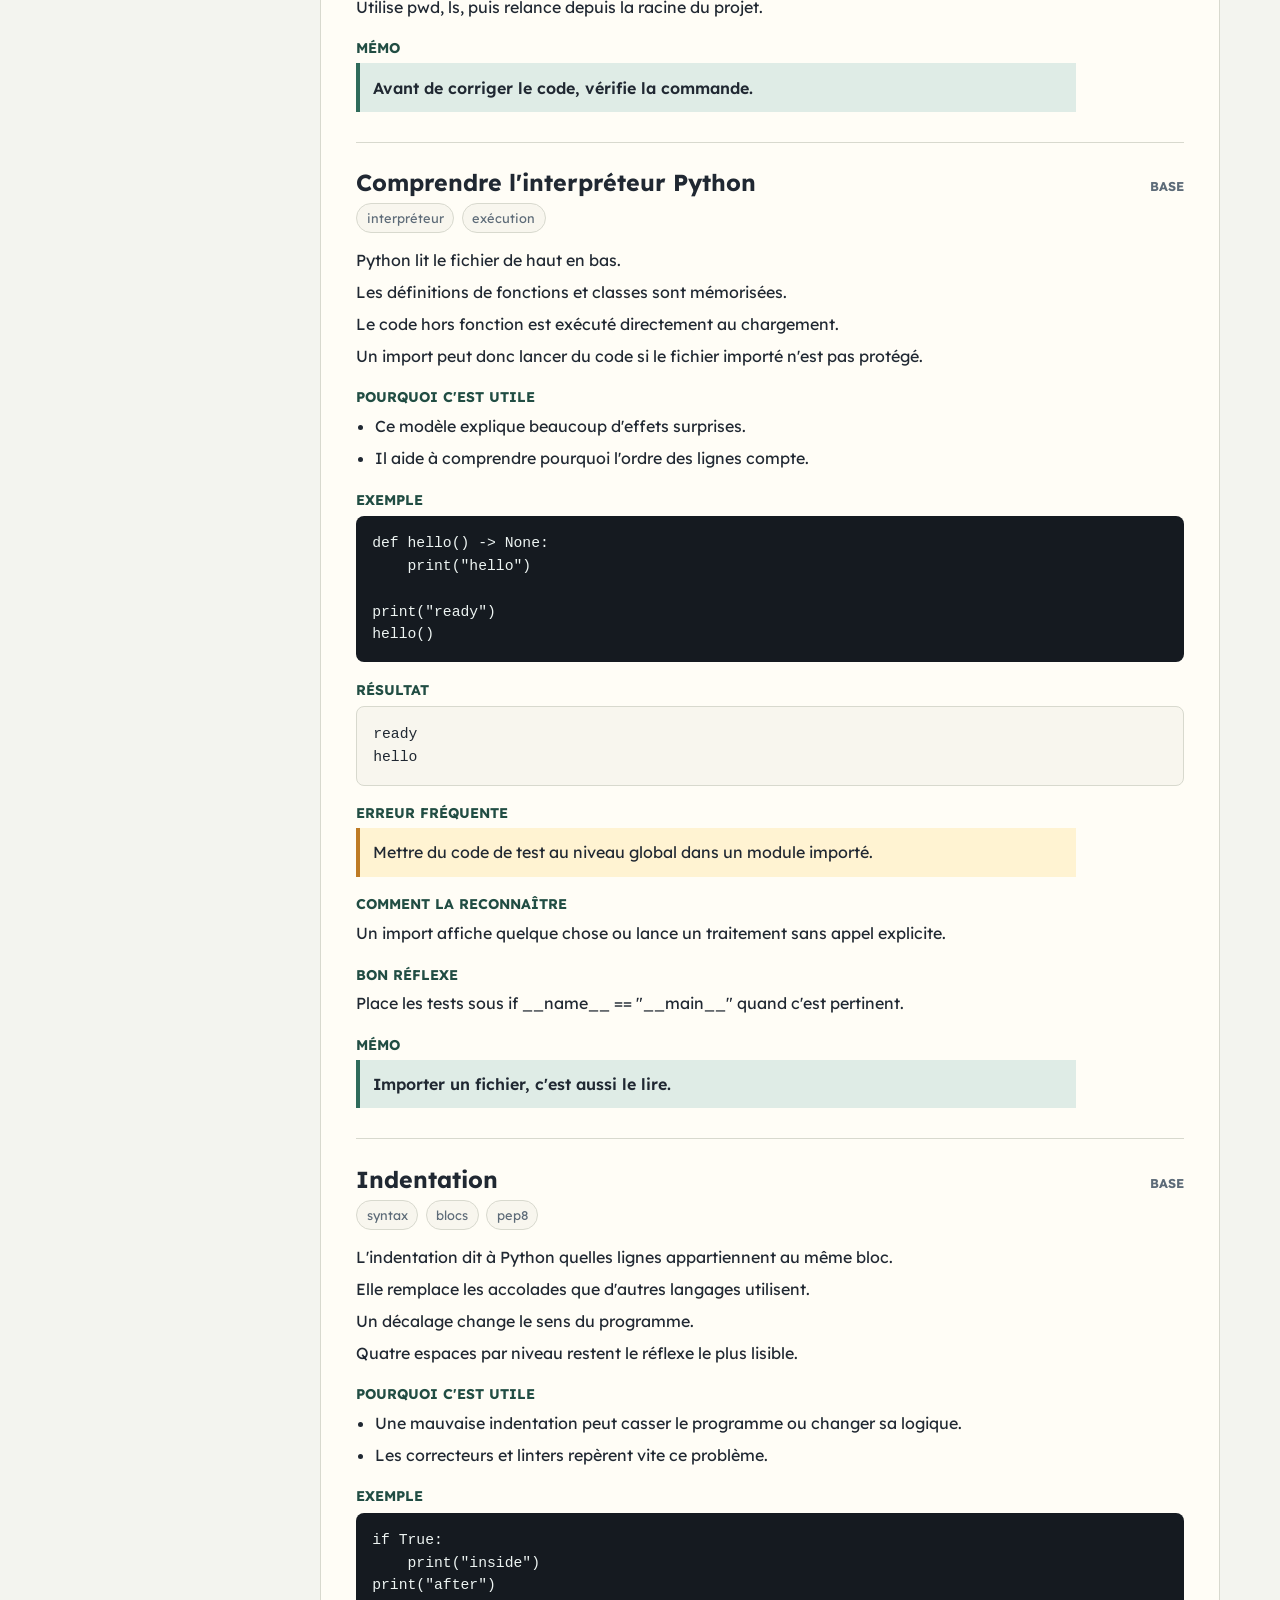
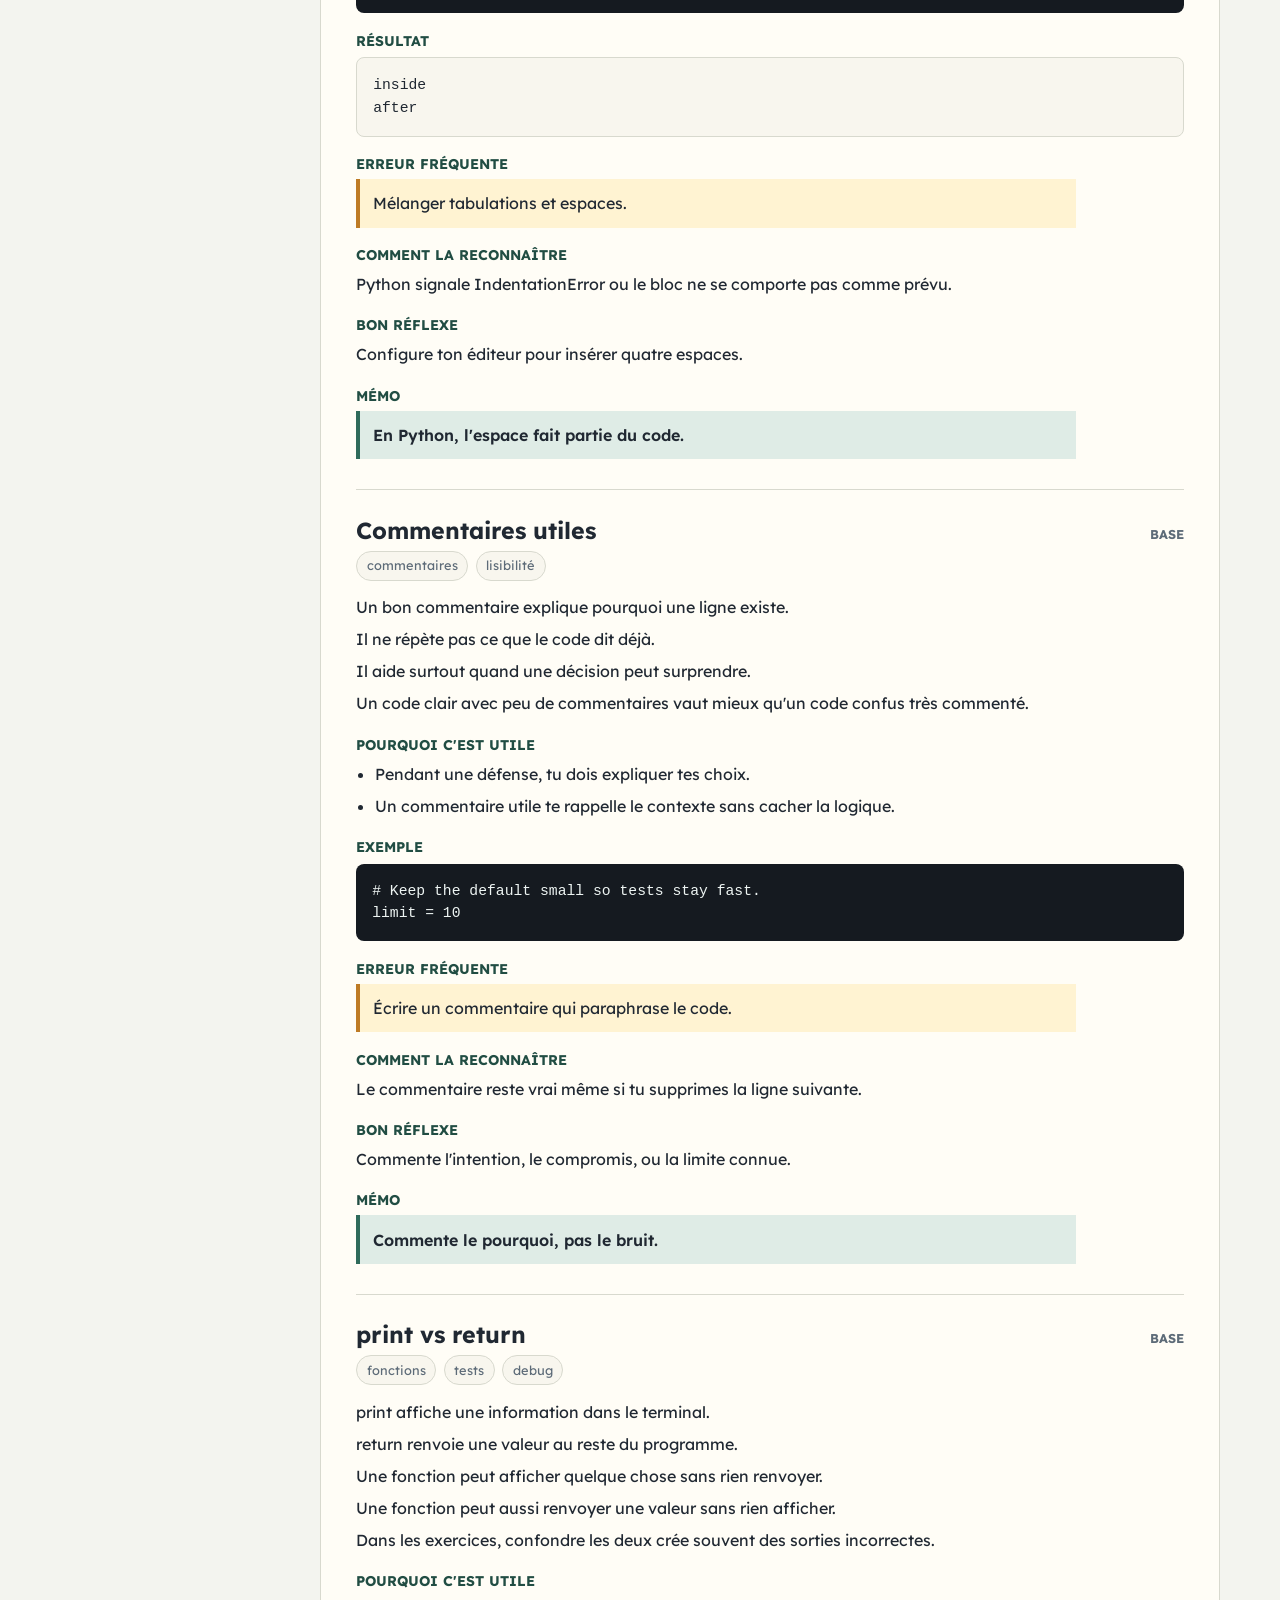
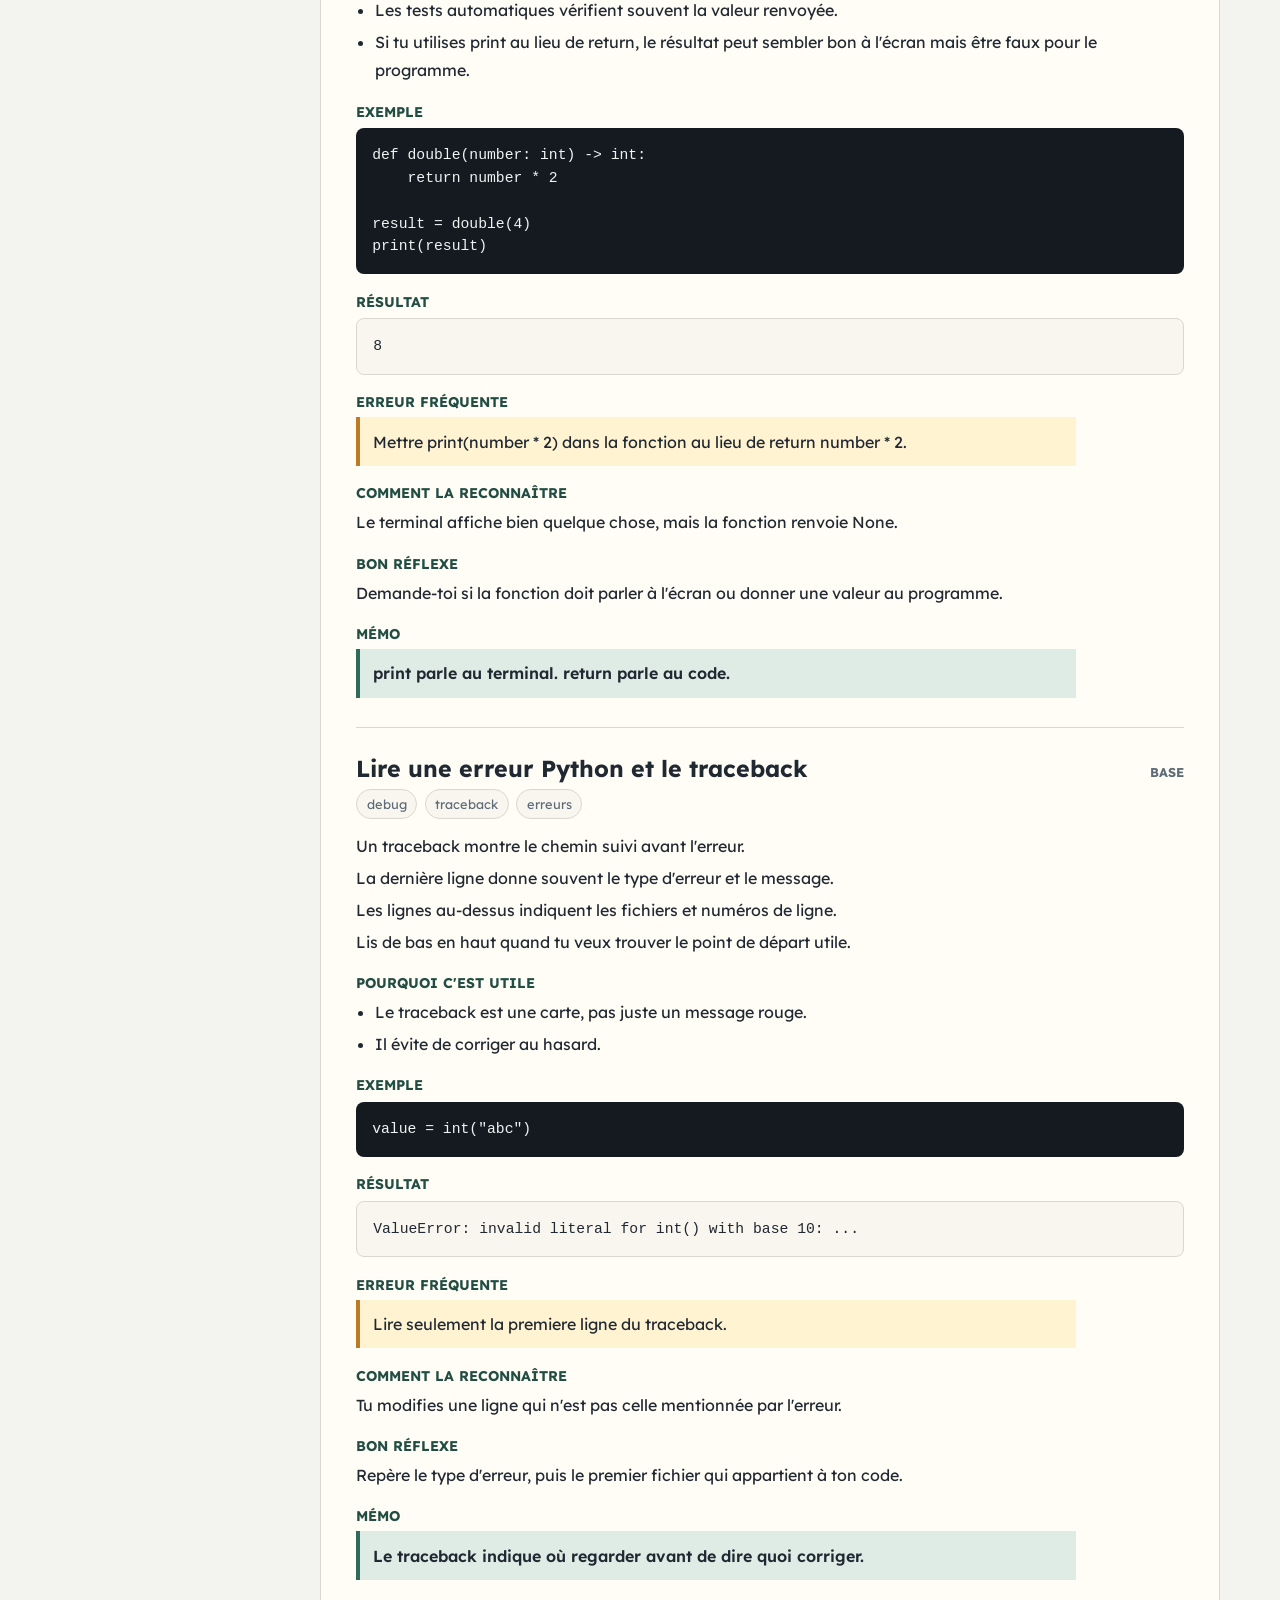
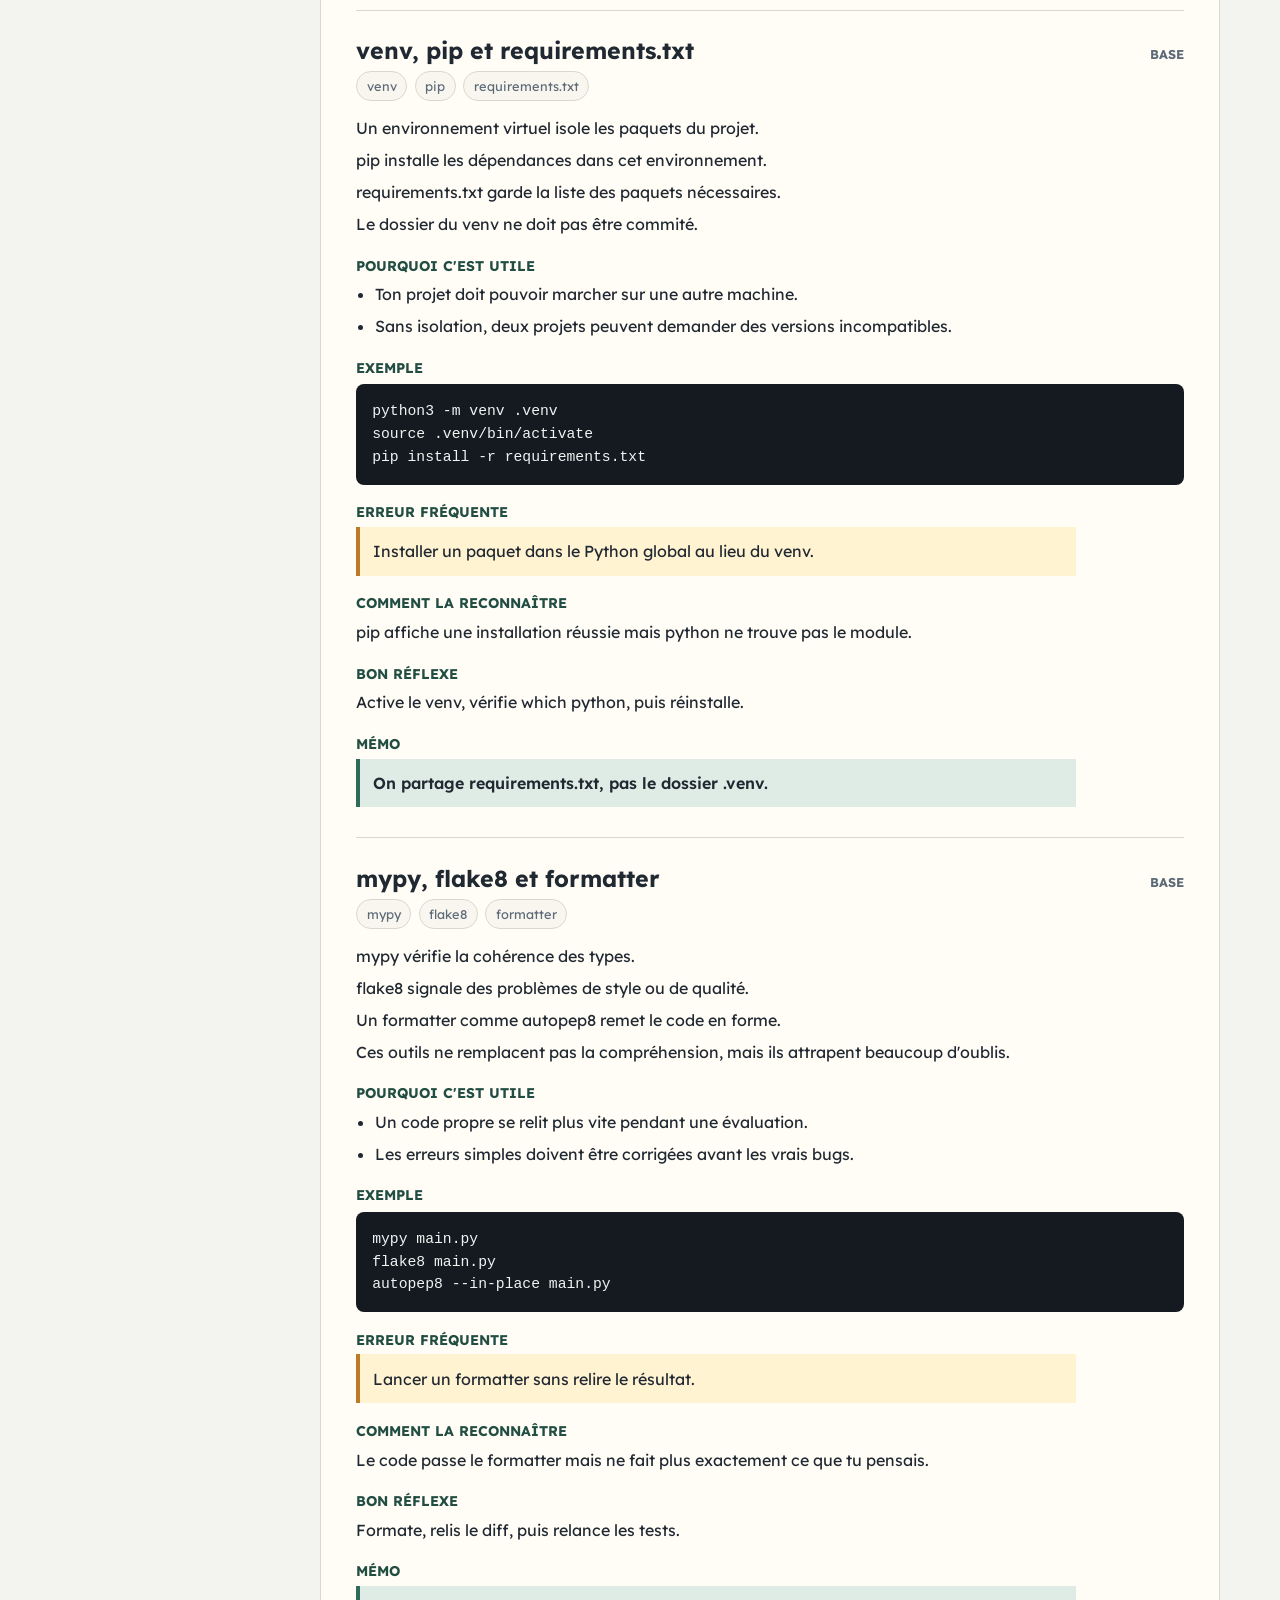
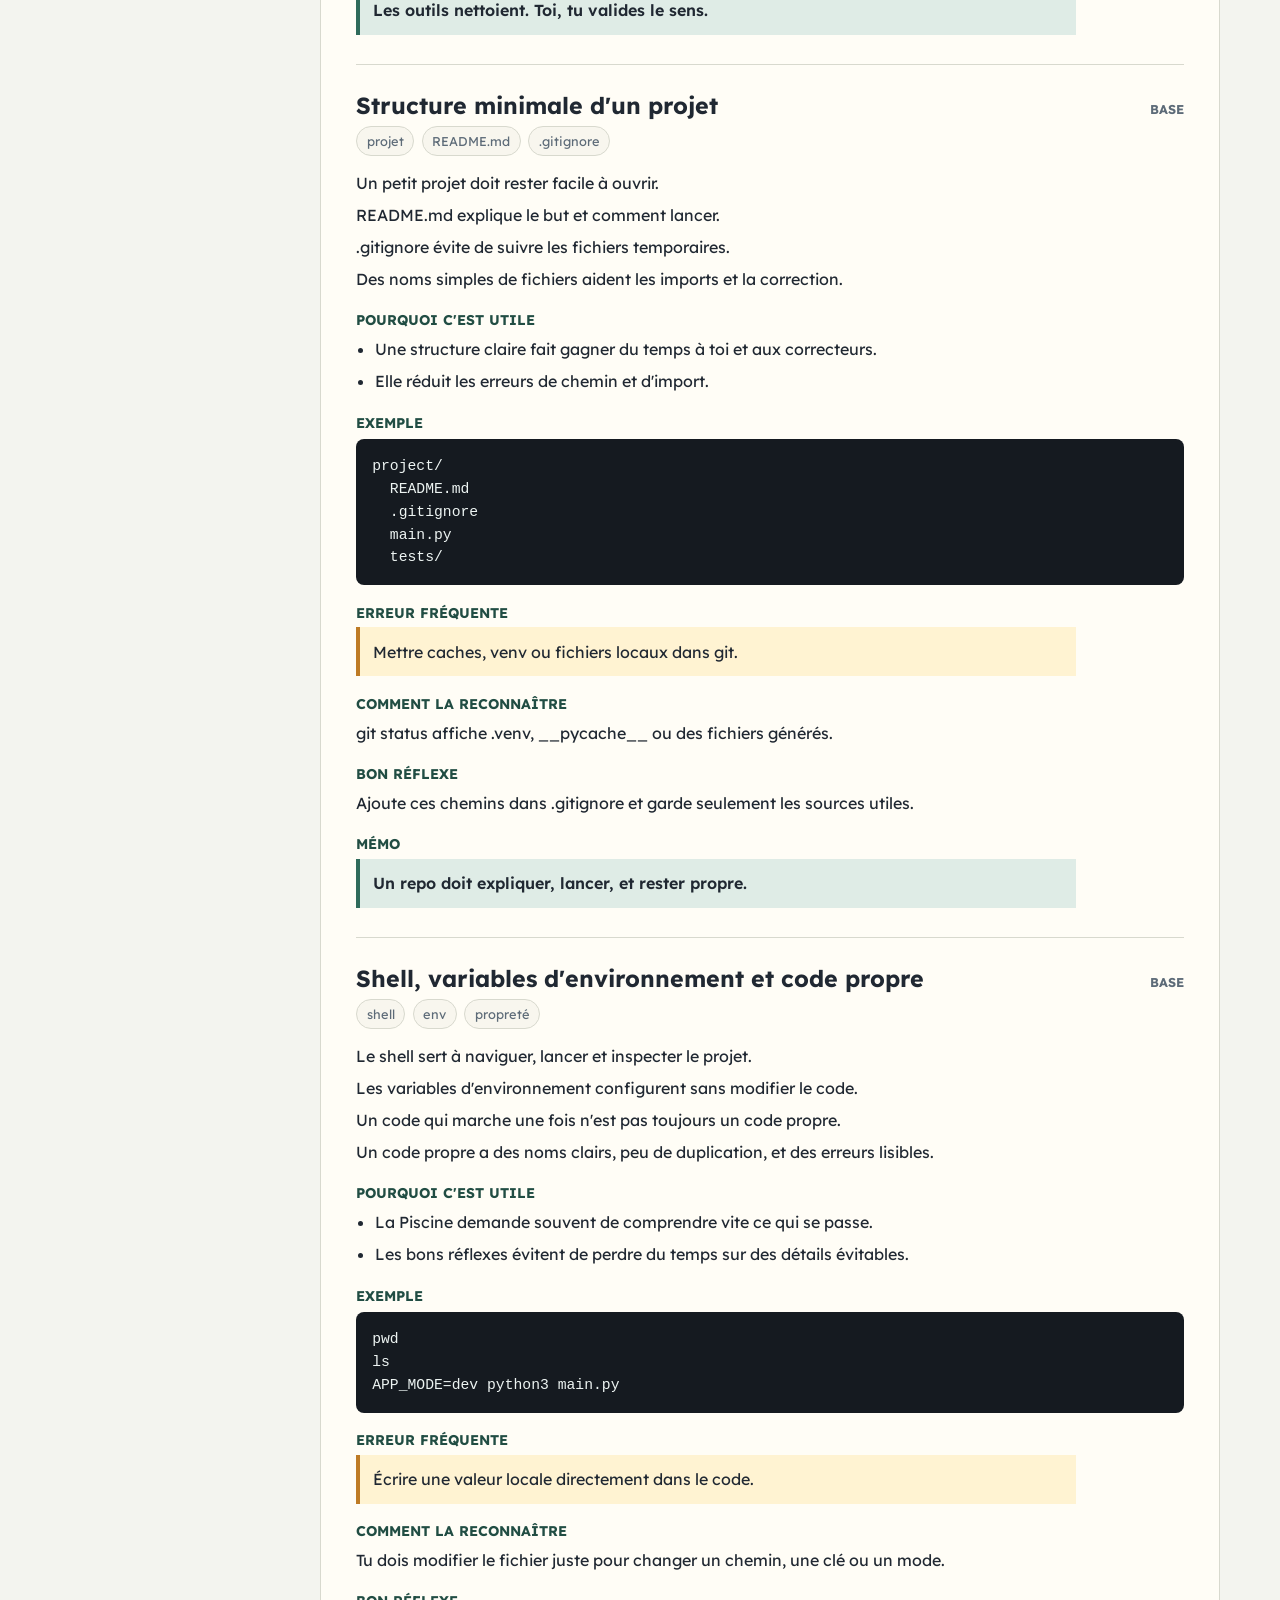
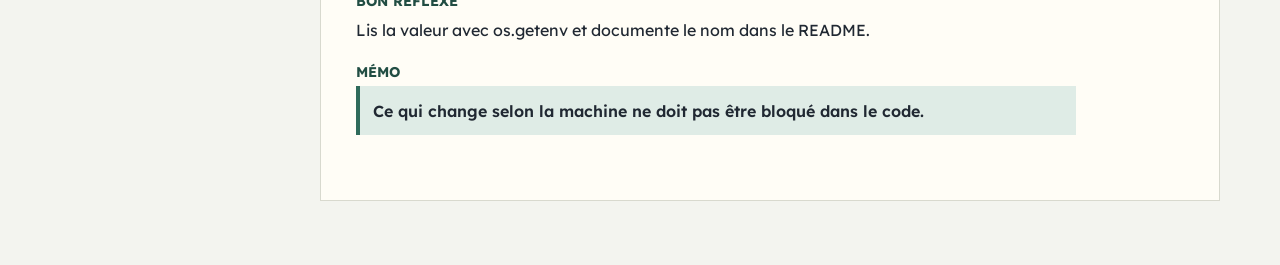
==== commit ec8e9c33: "Random" ====
--- a/index.html
+++ b/index.html
@@ -27,6 +27,10 @@
         <button id="show-all" class="plain-button" type="button">Tout afficher</button>
       </div>
       <nav id="project-nav" class="timeline" aria-label="Frise des projets"></nav>
+      <a class="sidebar-shortcut" href="../SysAndNetAdmin/index.html">
+        <span>Autre notebook</span>
+        <strong>Sys &amp; Net Admin</strong>
+      </a>
     </aside>
 
     <main id="content" class="content" tabindex="-1">
--- a/styles/main.css
+++ b/styles/main.css
@@ -83,14 +83,16 @@
   background: var(--surface);
 }
 
+.topbar .eyebrow,
 .topbar h1,
 .topbar p {
   max-width: var(--content-width);
+  margin-left: auto;
   margin-right: auto;
 }
 
 .topbar h1 {
-  margin: 0.2rem 0 0.45rem;
+  margin: 0.2rem auto 0.45rem;
   font-size: clamp(2.1rem, 4vw, 3.3rem);
   line-height: 1.08;
   letter-spacing: 0;
@@ -120,6 +122,7 @@
 .project-panel,
 .search-panel {
   max-width: var(--content-width);
+  margin-left: auto;
   margin-right: auto;
 }
 
@@ -127,6 +130,8 @@
 .sidebar {
   position: fixed;
   inset: 0 auto 0 0;
+  display: flex;
+  flex-direction: column;
   width: var(--sidebar-width);
   overflow-y: auto;
   border-right: 1px solid var(--line);
@@ -224,6 +229,38 @@
   line-height: 1.3;
 }
 
+.sidebar-shortcut {
+  display: block;
+  margin-top: auto;
+  border: 1px solid var(--line);
+  border-radius: var(--radius);
+  background: var(--surface);
+  color: var(--ink);
+  padding: 0.75rem 0.85rem;
+  text-decoration: none;
+}
+
+.sidebar-shortcut:hover {
+  border-color: var(--accent);
+}
+
+.sidebar-shortcut span,
+.sidebar-shortcut strong {
+  display: block;
+}
+
+.sidebar-shortcut span {
+  color: var(--muted);
+  font-size: 0.75rem;
+  font-weight: 700;
+  text-transform: uppercase;
+}
+
+.sidebar-shortcut strong {
+  font-size: 0.95rem;
+  line-height: 1.25;
+}
+
 /* Toolbar */
 .toolbar {
   display: grid;
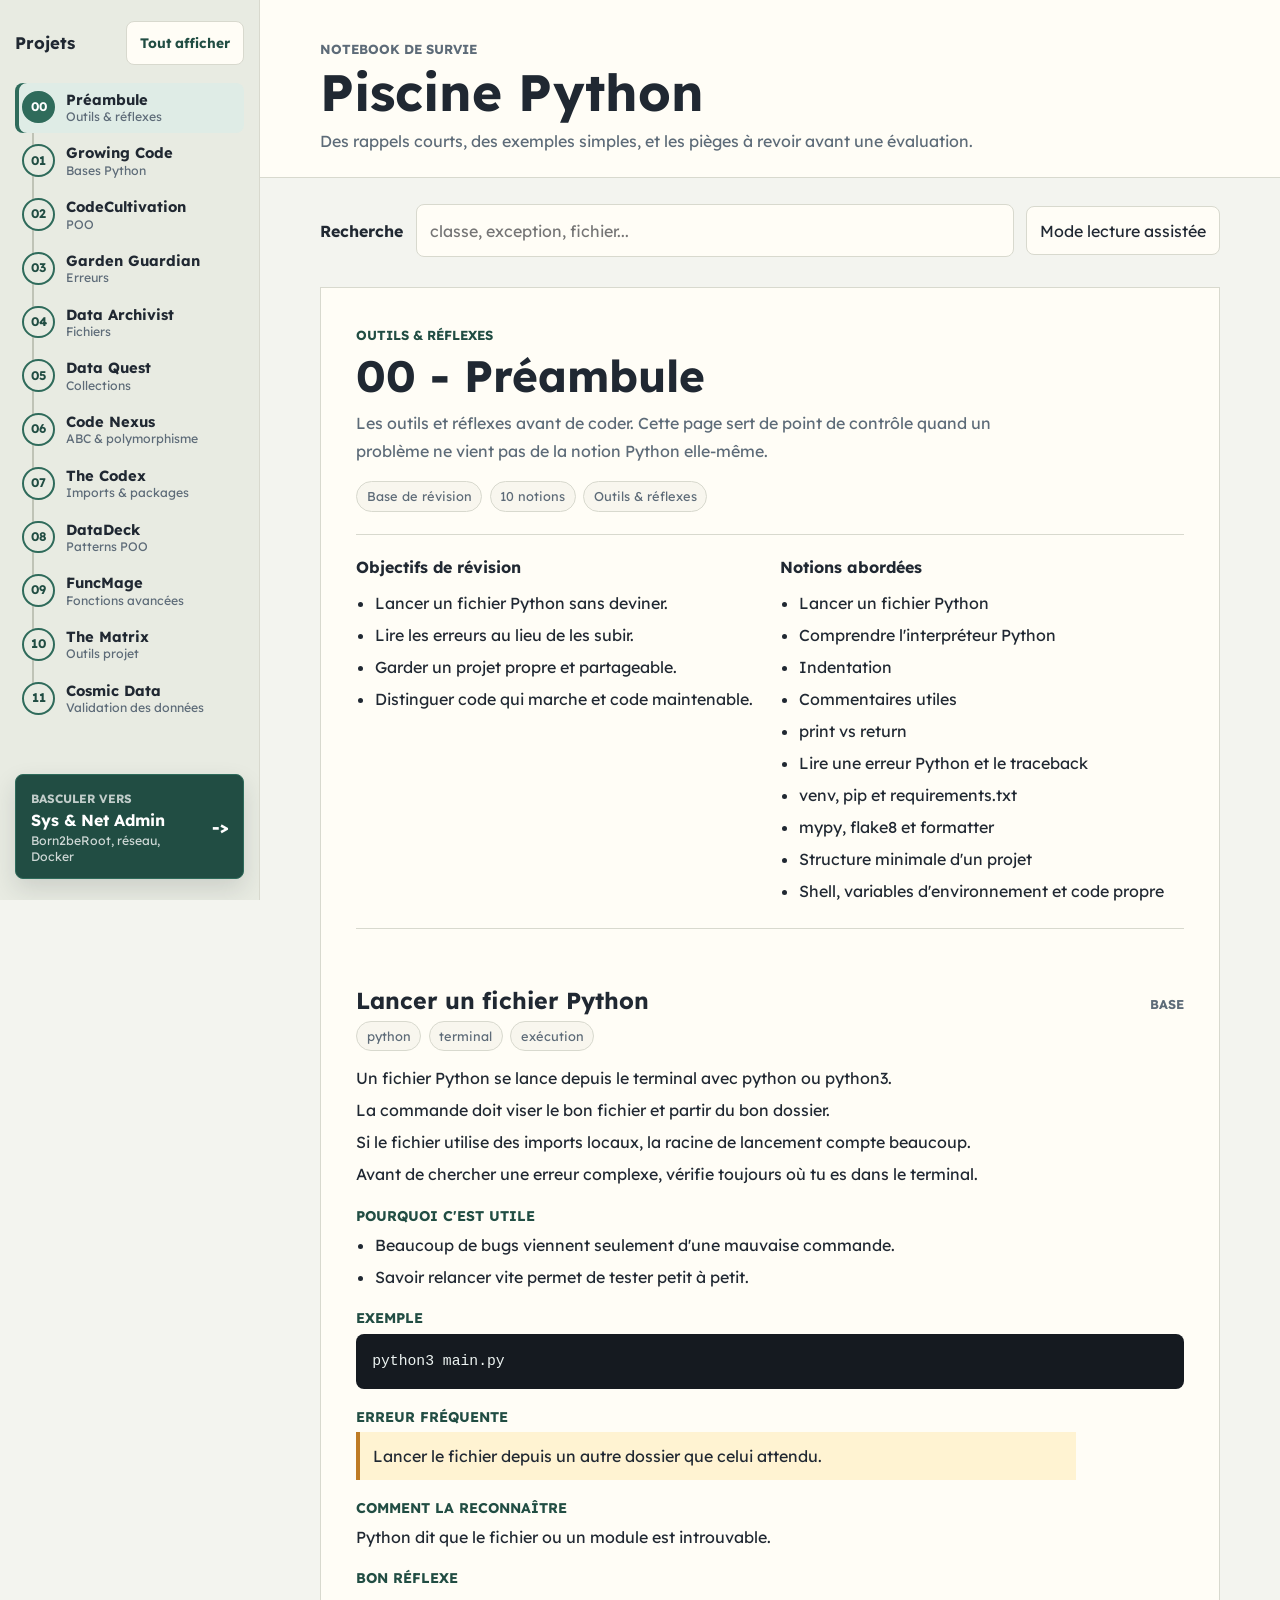
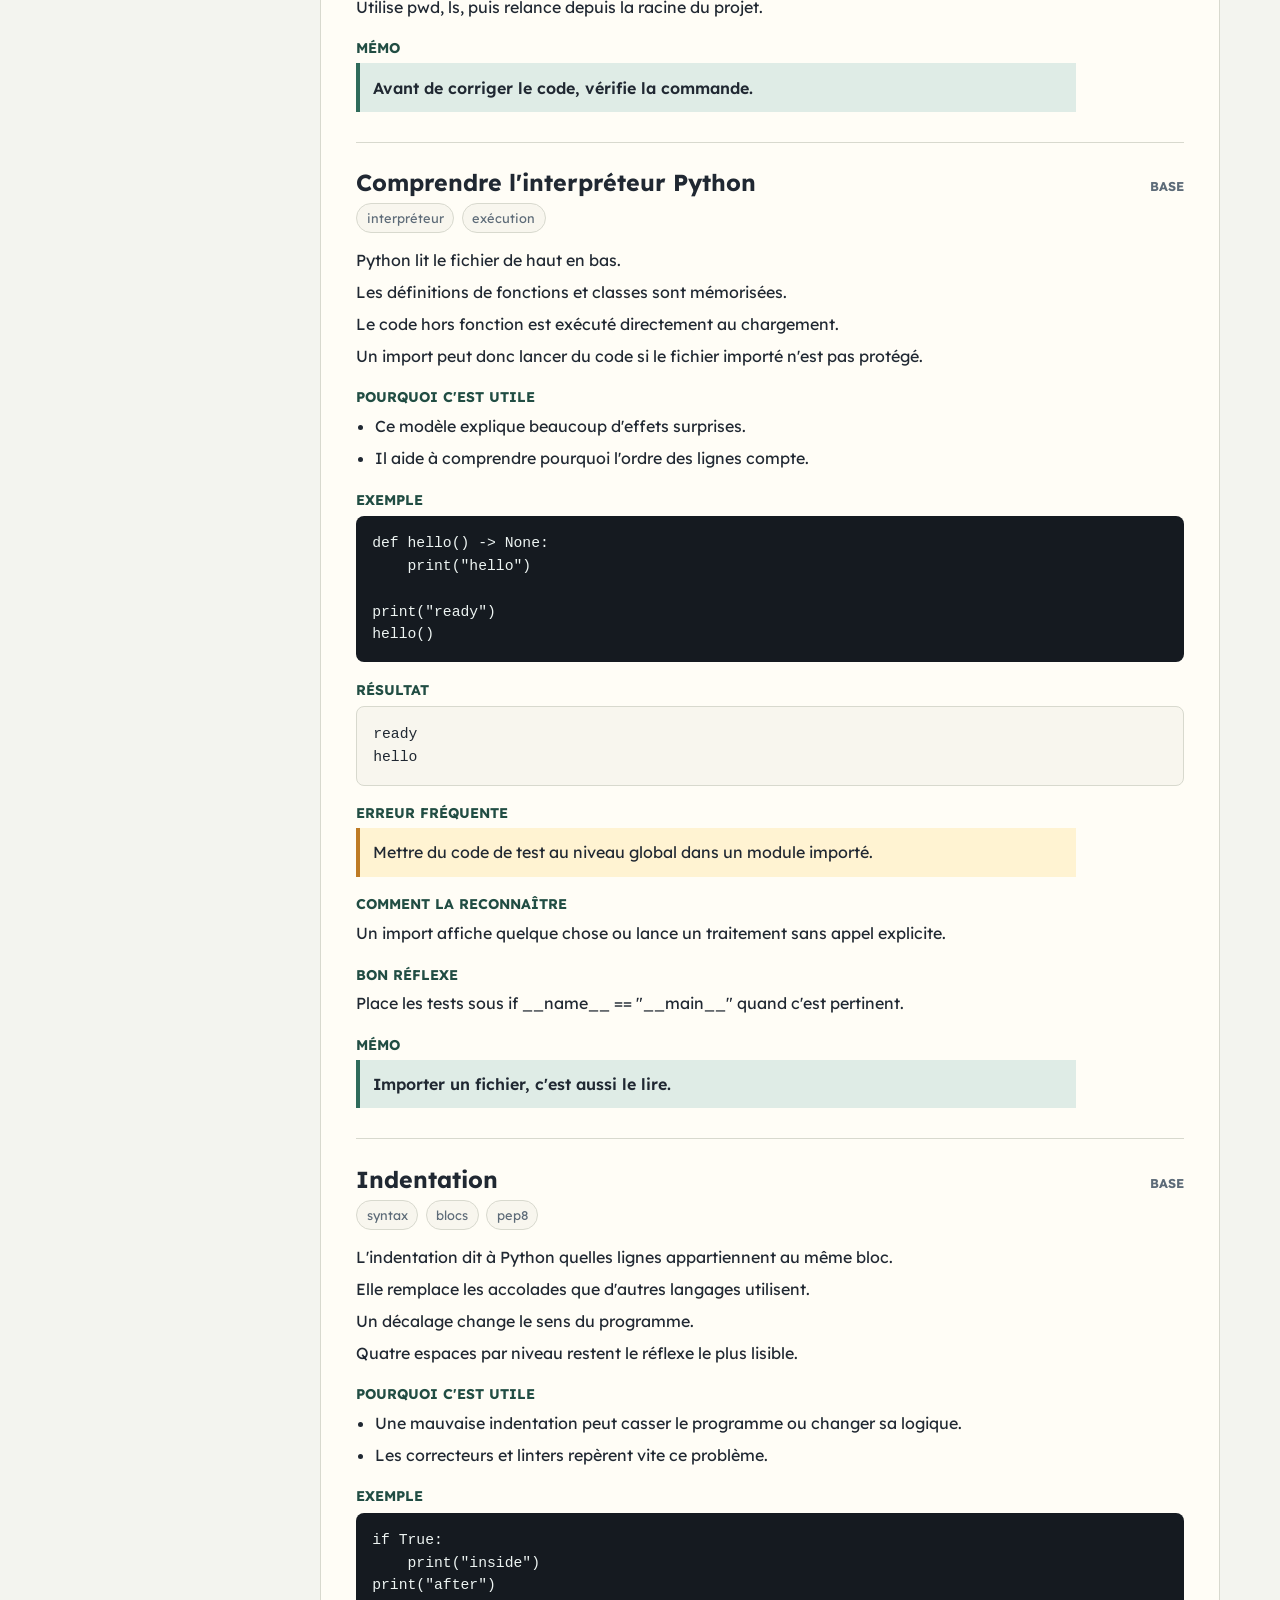
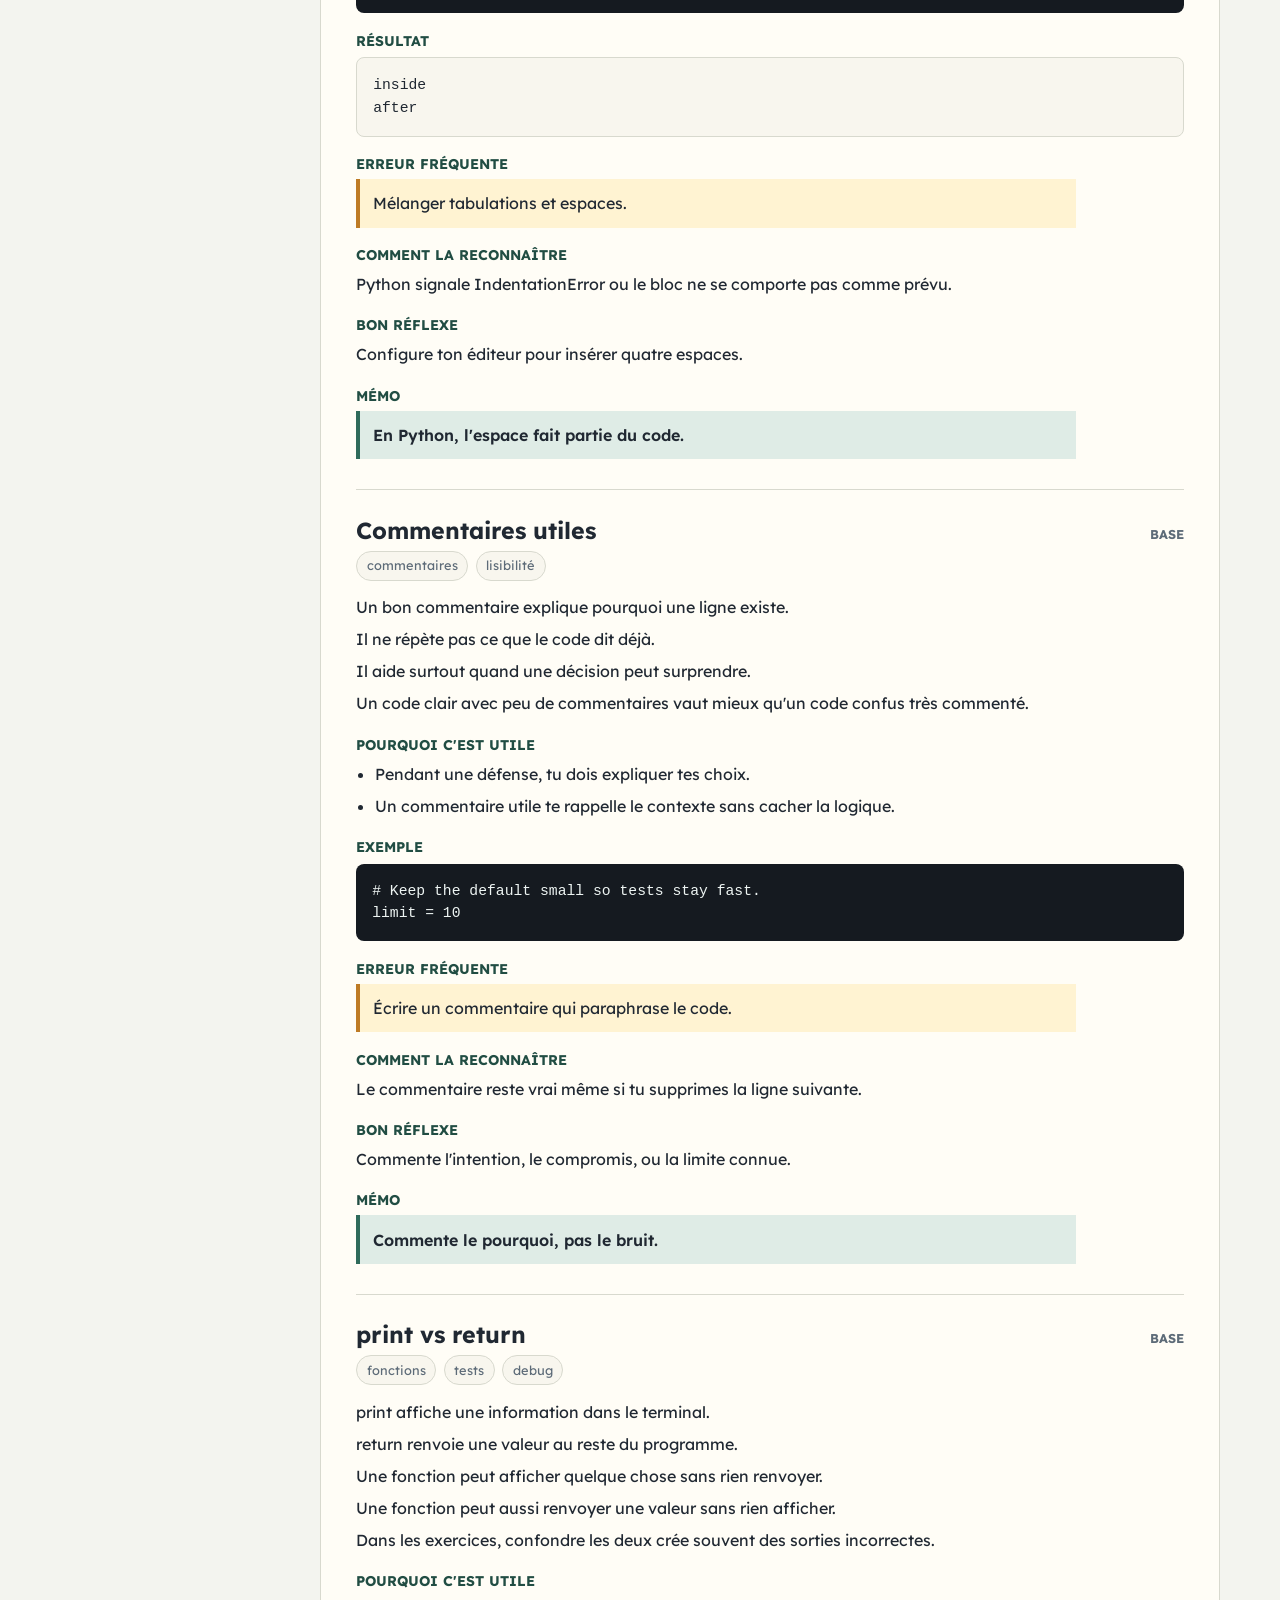
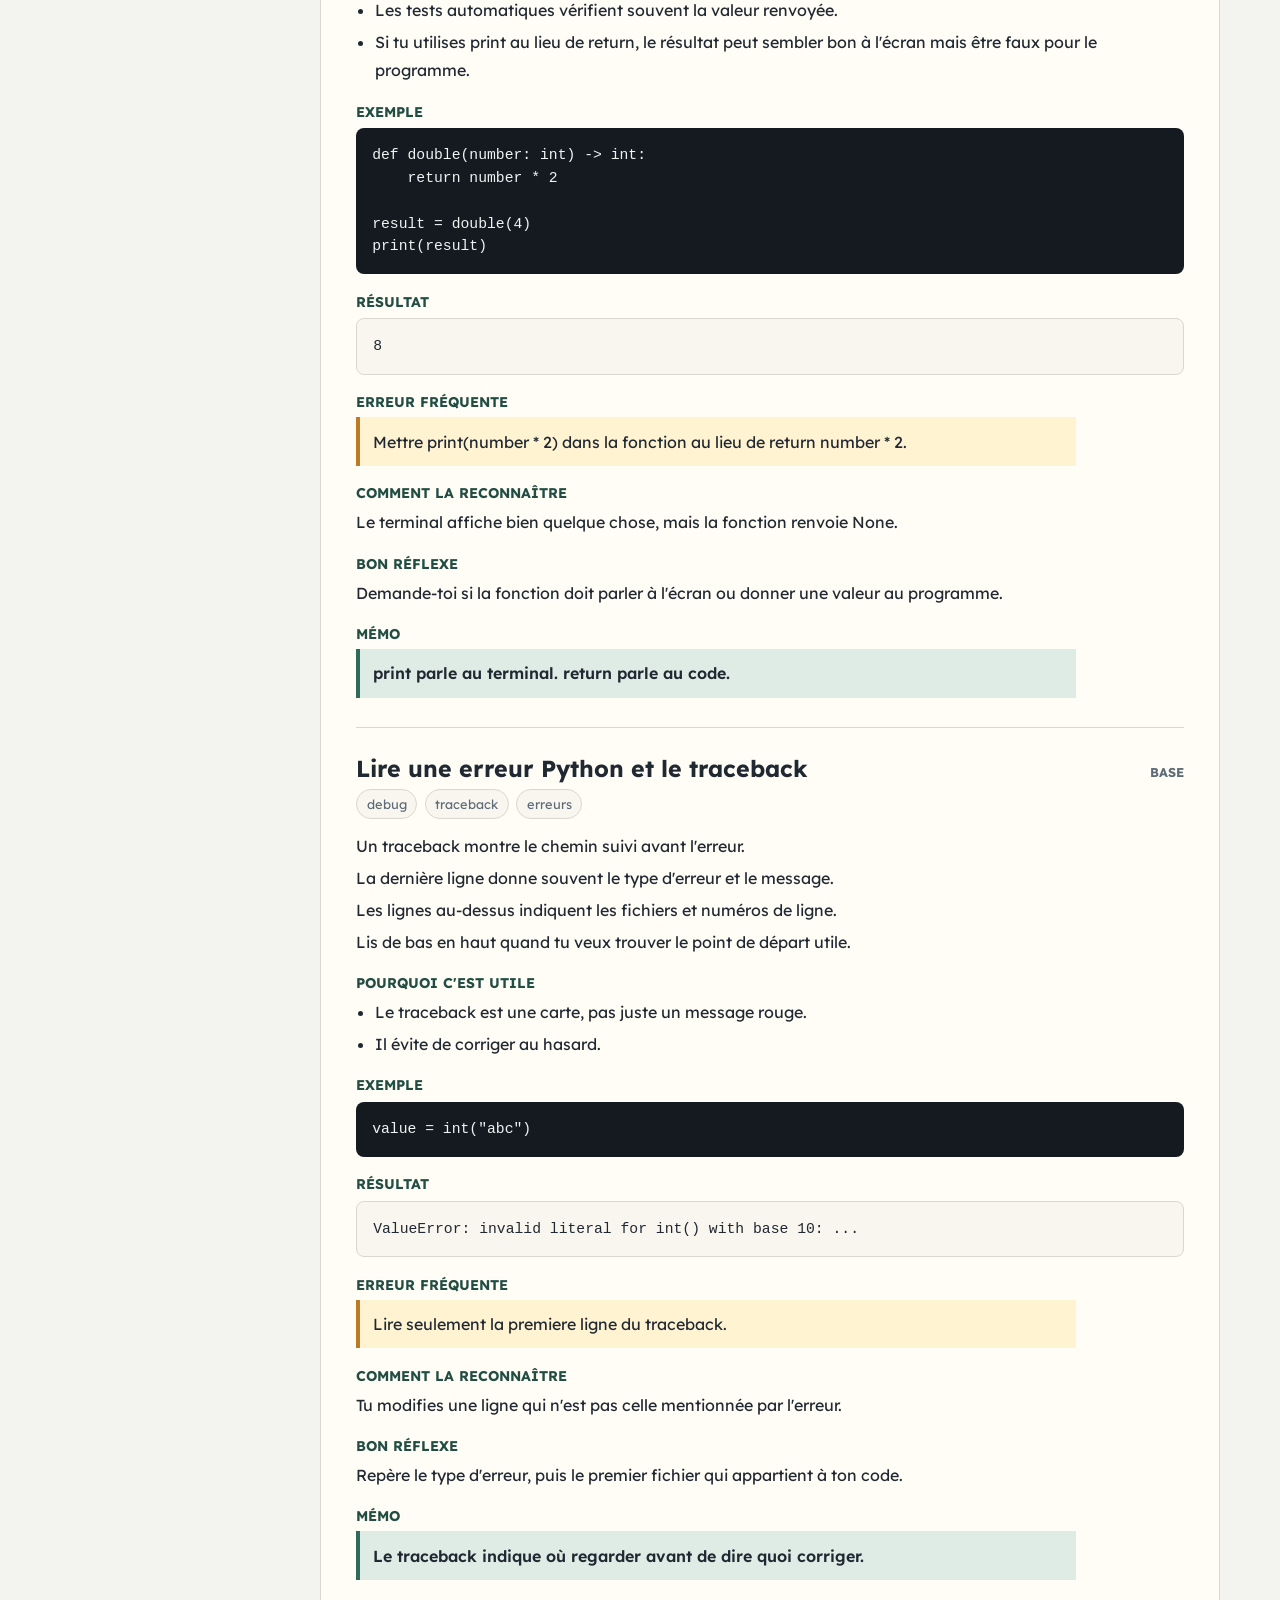
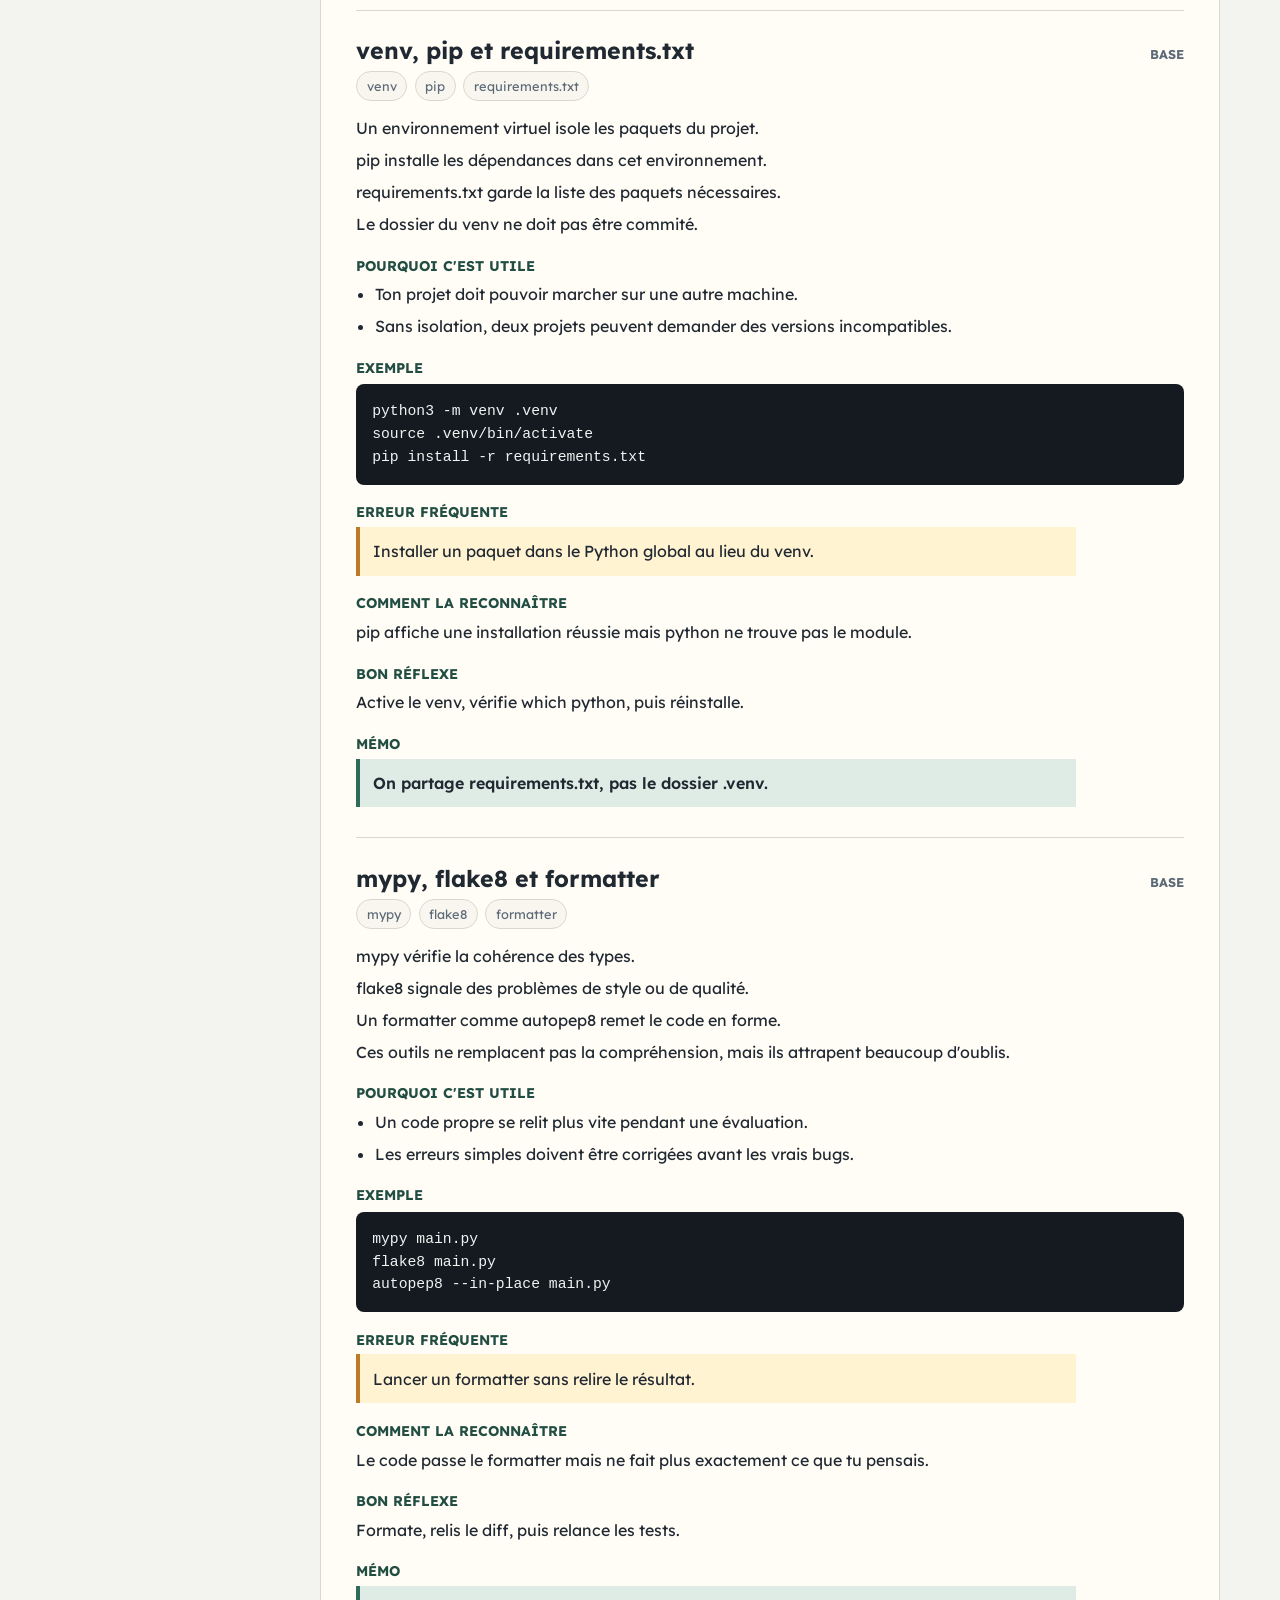
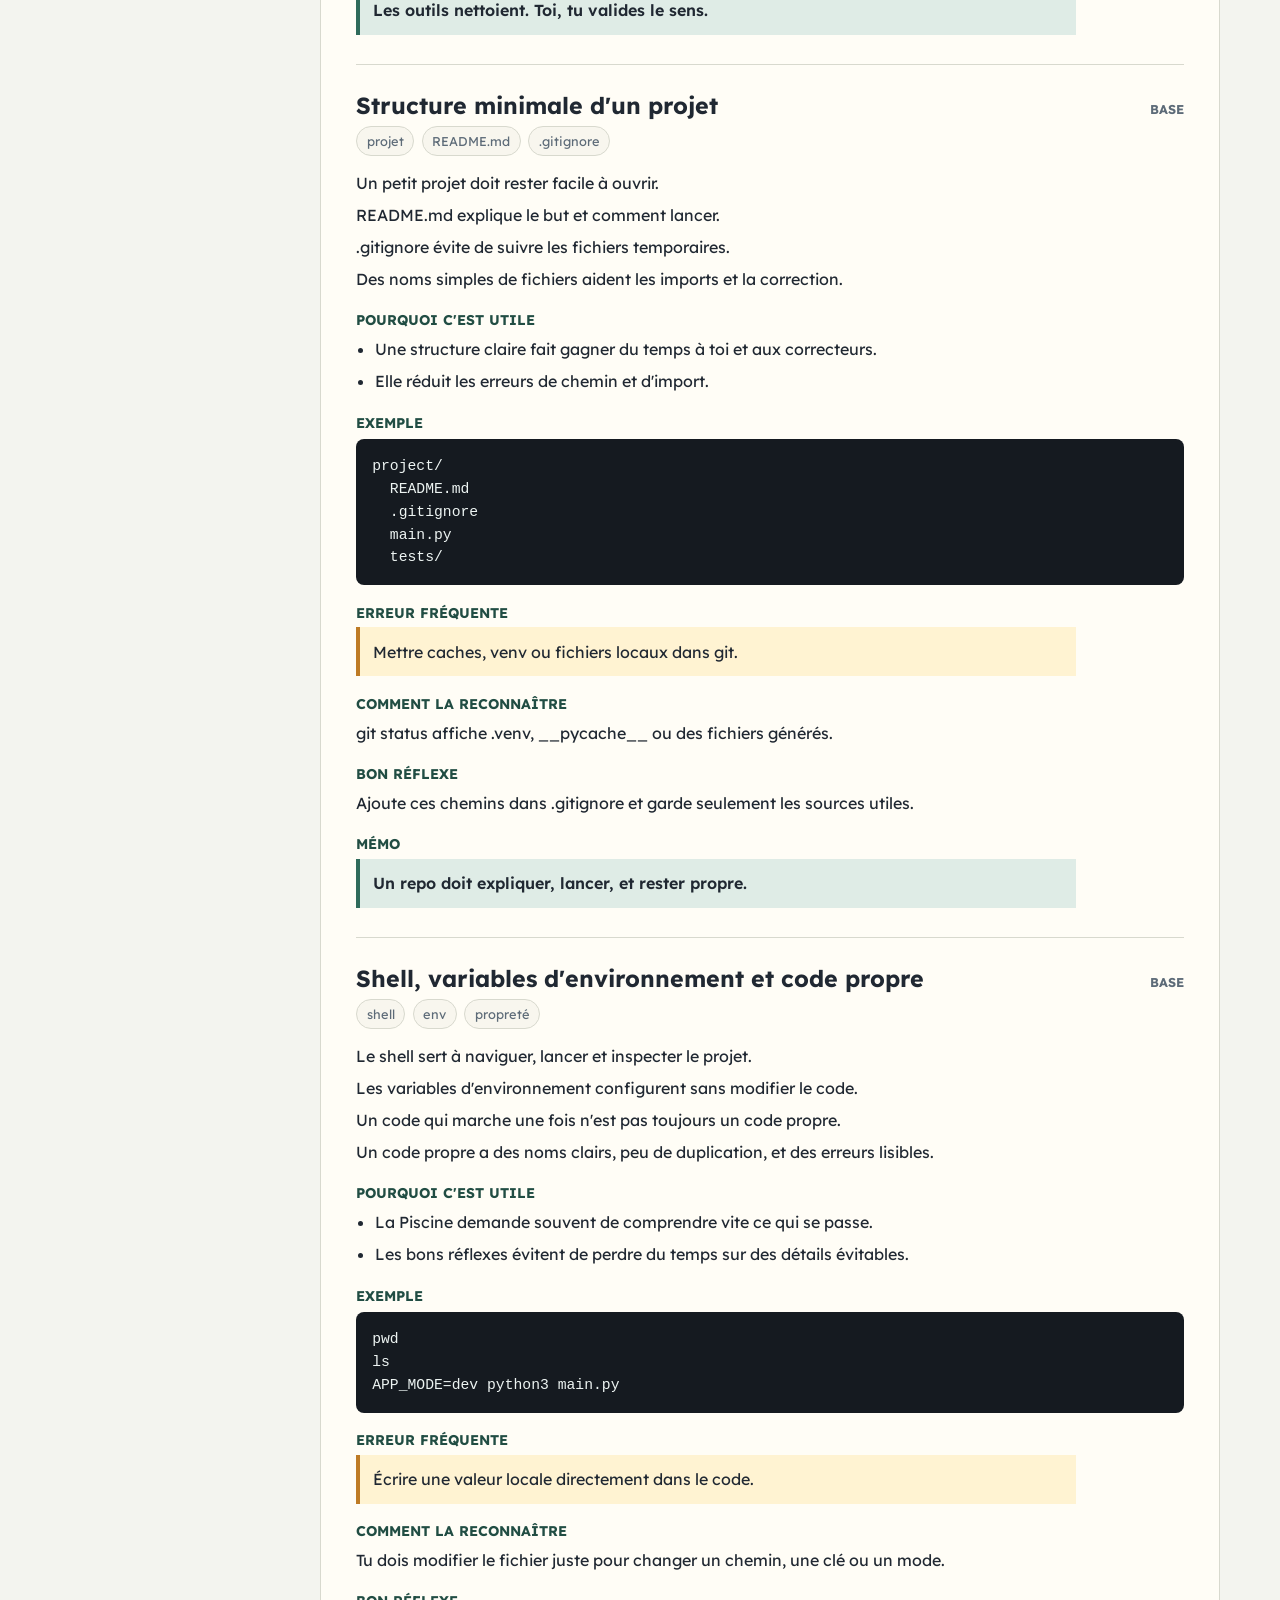
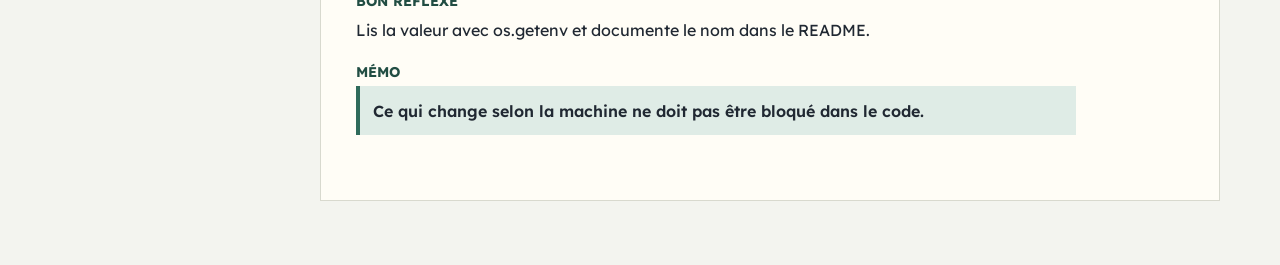
==== commit d3f587f4: "Random" ====
--- a/index.html
+++ b/index.html
@@ -27,9 +27,10 @@
         <button id="show-all" class="plain-button" type="button">Tout afficher</button>
       </div>
       <nav id="project-nav" class="timeline" aria-label="Frise des projets"></nav>
-      <a class="sidebar-shortcut" href="../SysAndNetAdmin/index.html">
-        <span>Autre notebook</span>
-        <strong>Sys &amp; Net Admin</strong>
+      <a class="sidebar-shortcut" href="../SysAndNetAdmin/index.html" aria-label="Ouvrir le notebook Sys and Net Admin">
+        <span class="shortcut-label">Basculer vers</span>
+        <strong class="shortcut-name">Sys &amp; Net Admin</strong>
+        <span class="shortcut-hint">Born2beRoot, réseau, Docker</span>
       </a>
     </aside>
 
--- a/styles/main.css
+++ b/styles/main.css
@@ -230,35 +230,56 @@
 }
 
 .sidebar-shortcut {
+  position: relative;
   display: block;
   margin-top: auto;
-  border: 1px solid var(--line);
-  border-radius: var(--radius);
-  background: var(--surface);
-  color: var(--ink);
-  padding: 0.75rem 0.85rem;
+  border: 1px solid var(--accent);
+  border-radius: var(--radius);
+  background: var(--accent-dark);
+  color: white;
+  padding: 0.8rem 2.35rem 0.85rem 0.9rem;
   text-decoration: none;
+  box-shadow: 0 10px 24px rgb(32 40 50 / 0.14);
 }
 
 .sidebar-shortcut:hover {
-  border-color: var(--accent);
-}
-
-.sidebar-shortcut span,
-.sidebar-shortcut strong {
+  background: var(--accent);
+}
+
+.sidebar-shortcut::after {
+  content: "->";
+  position: absolute;
+  right: 0.9rem;
+  top: 50%;
+  color: white;
+  font-weight: 800;
+  transform: translateY(-50%);
+}
+
+.shortcut-label,
+.shortcut-name,
+.shortcut-hint {
   display: block;
 }
 
-.sidebar-shortcut span {
-  color: var(--muted);
+.shortcut-label {
+  color: rgb(255 255 255 / 0.72);
   font-size: 0.75rem;
   font-weight: 700;
   text-transform: uppercase;
 }
 
-.sidebar-shortcut strong {
-  font-size: 0.95rem;
+.shortcut-name {
+  margin-top: 0.1rem;
+  font-size: 1rem;
   line-height: 1.25;
+}
+
+.shortcut-hint {
+  margin-top: 0.15rem;
+  color: rgb(255 255 255 / 0.78);
+  font-size: 0.77rem;
+  line-height: 1.3;
 }
 
 /* Toolbar */
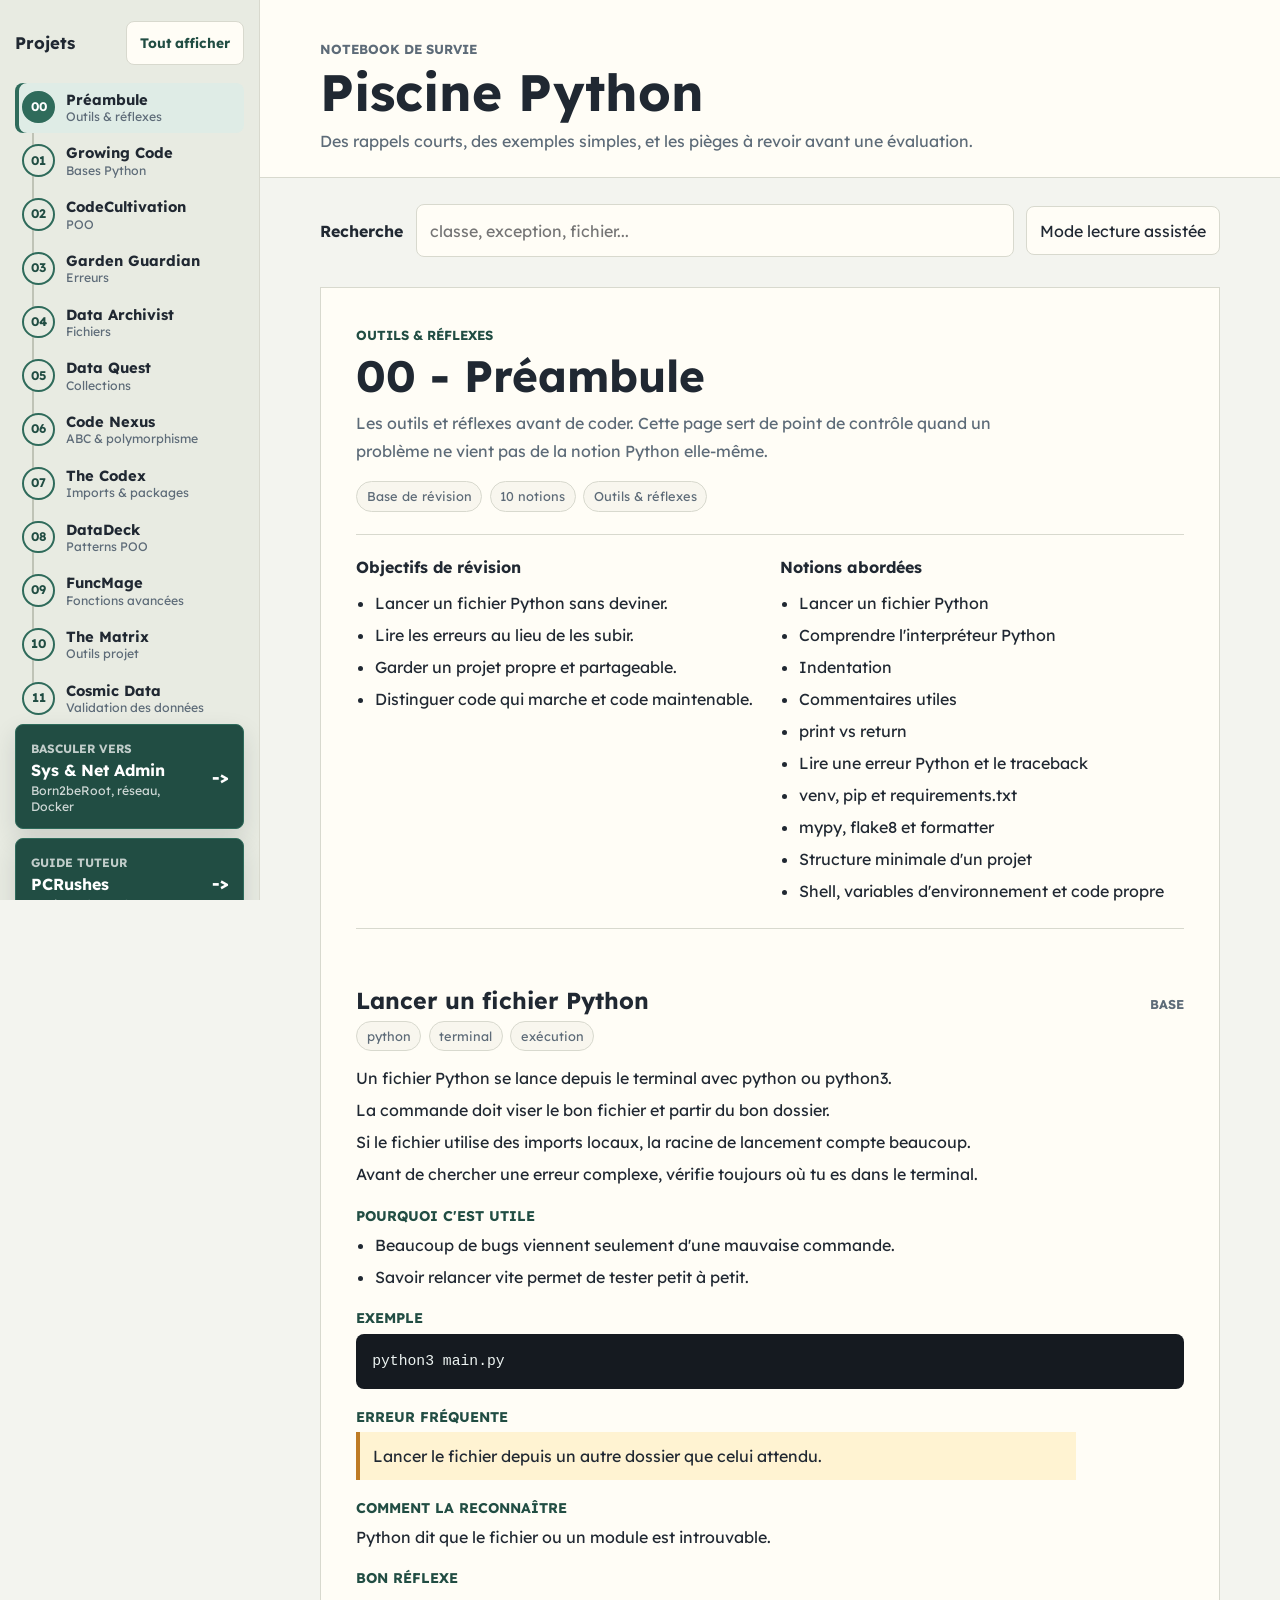
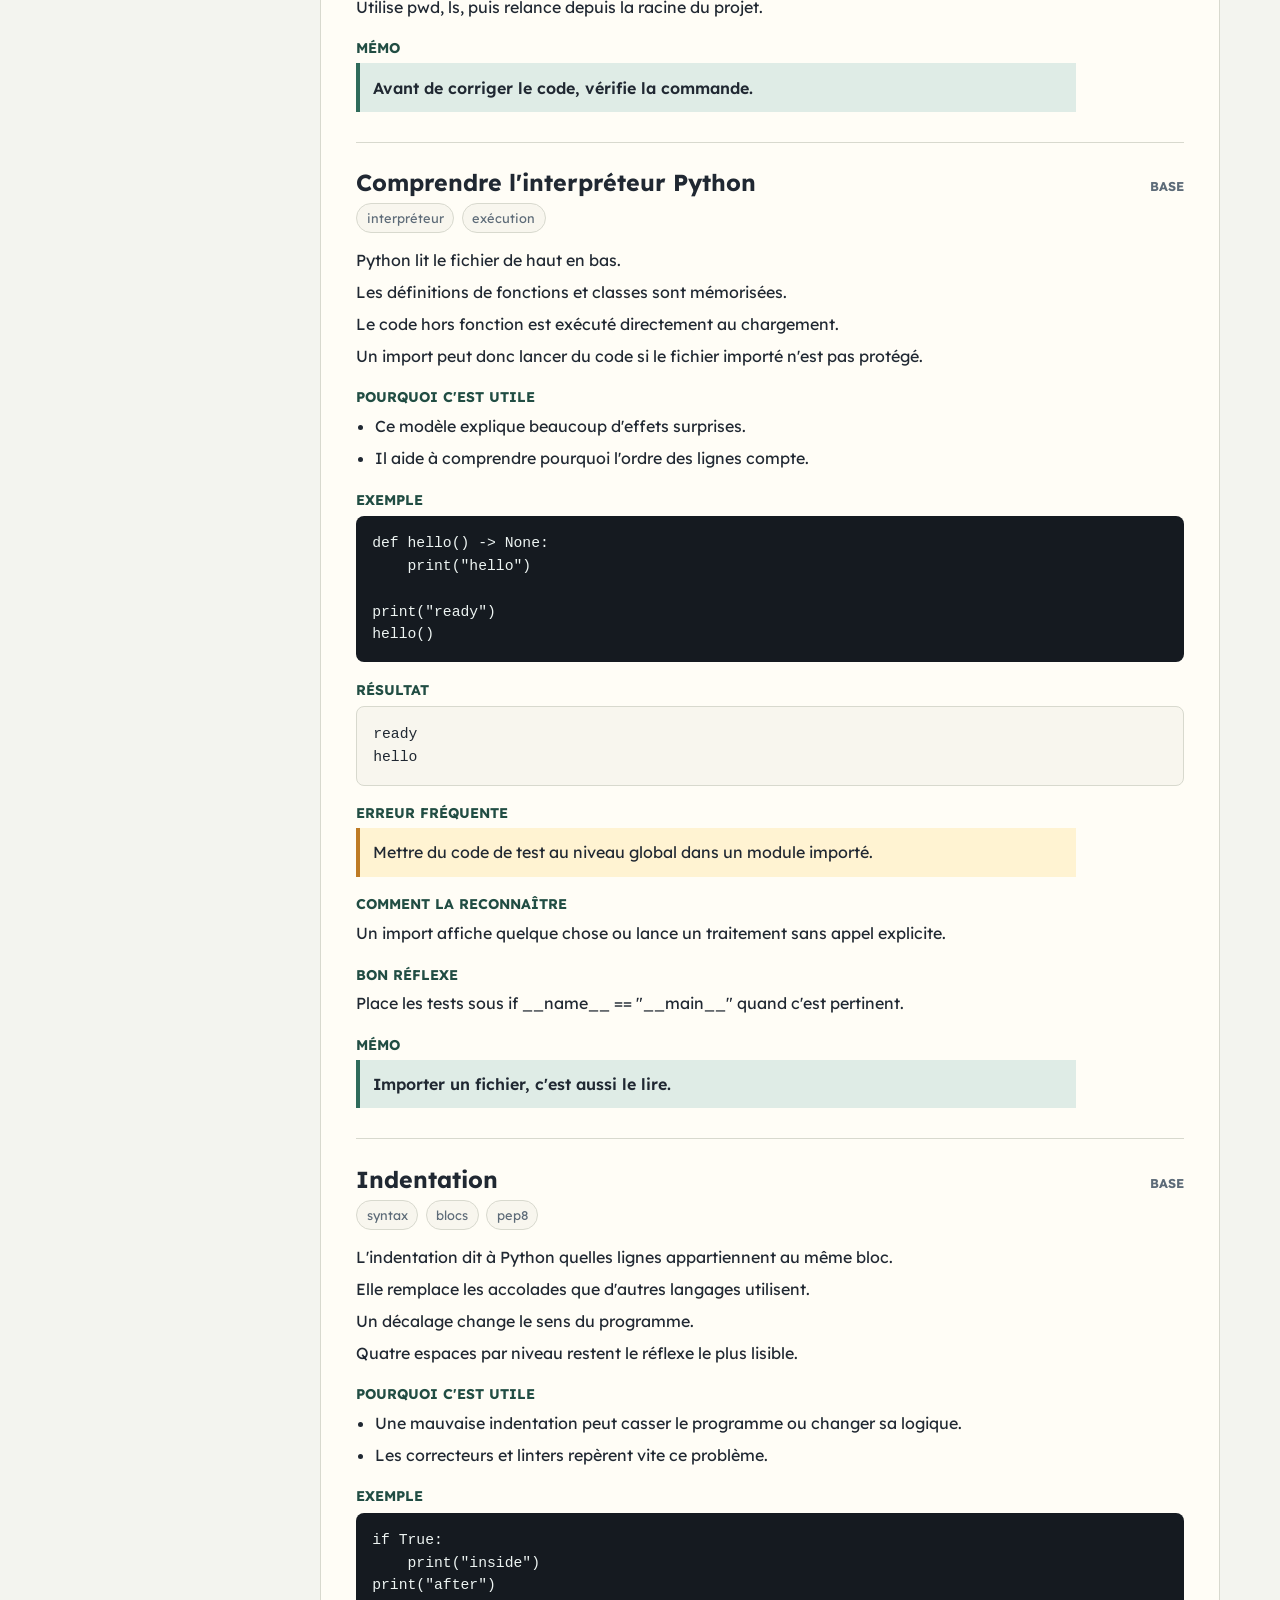
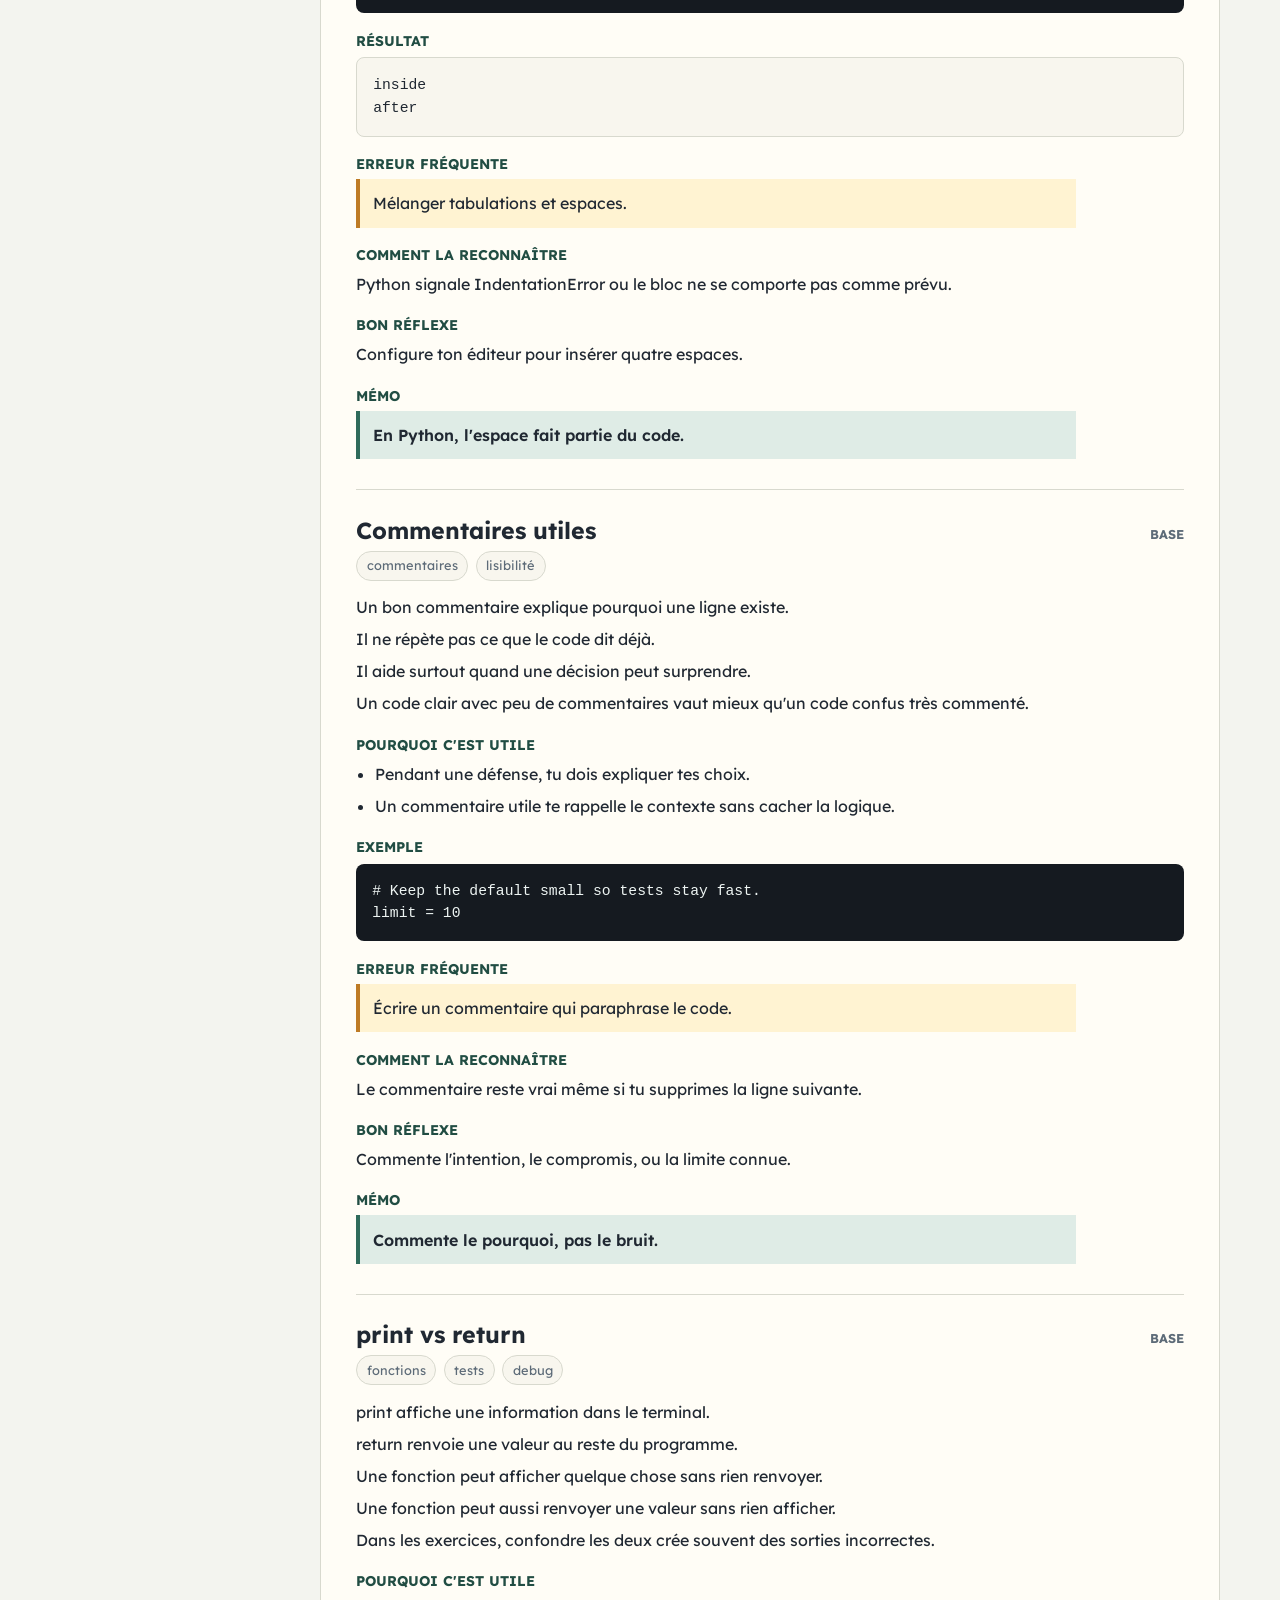
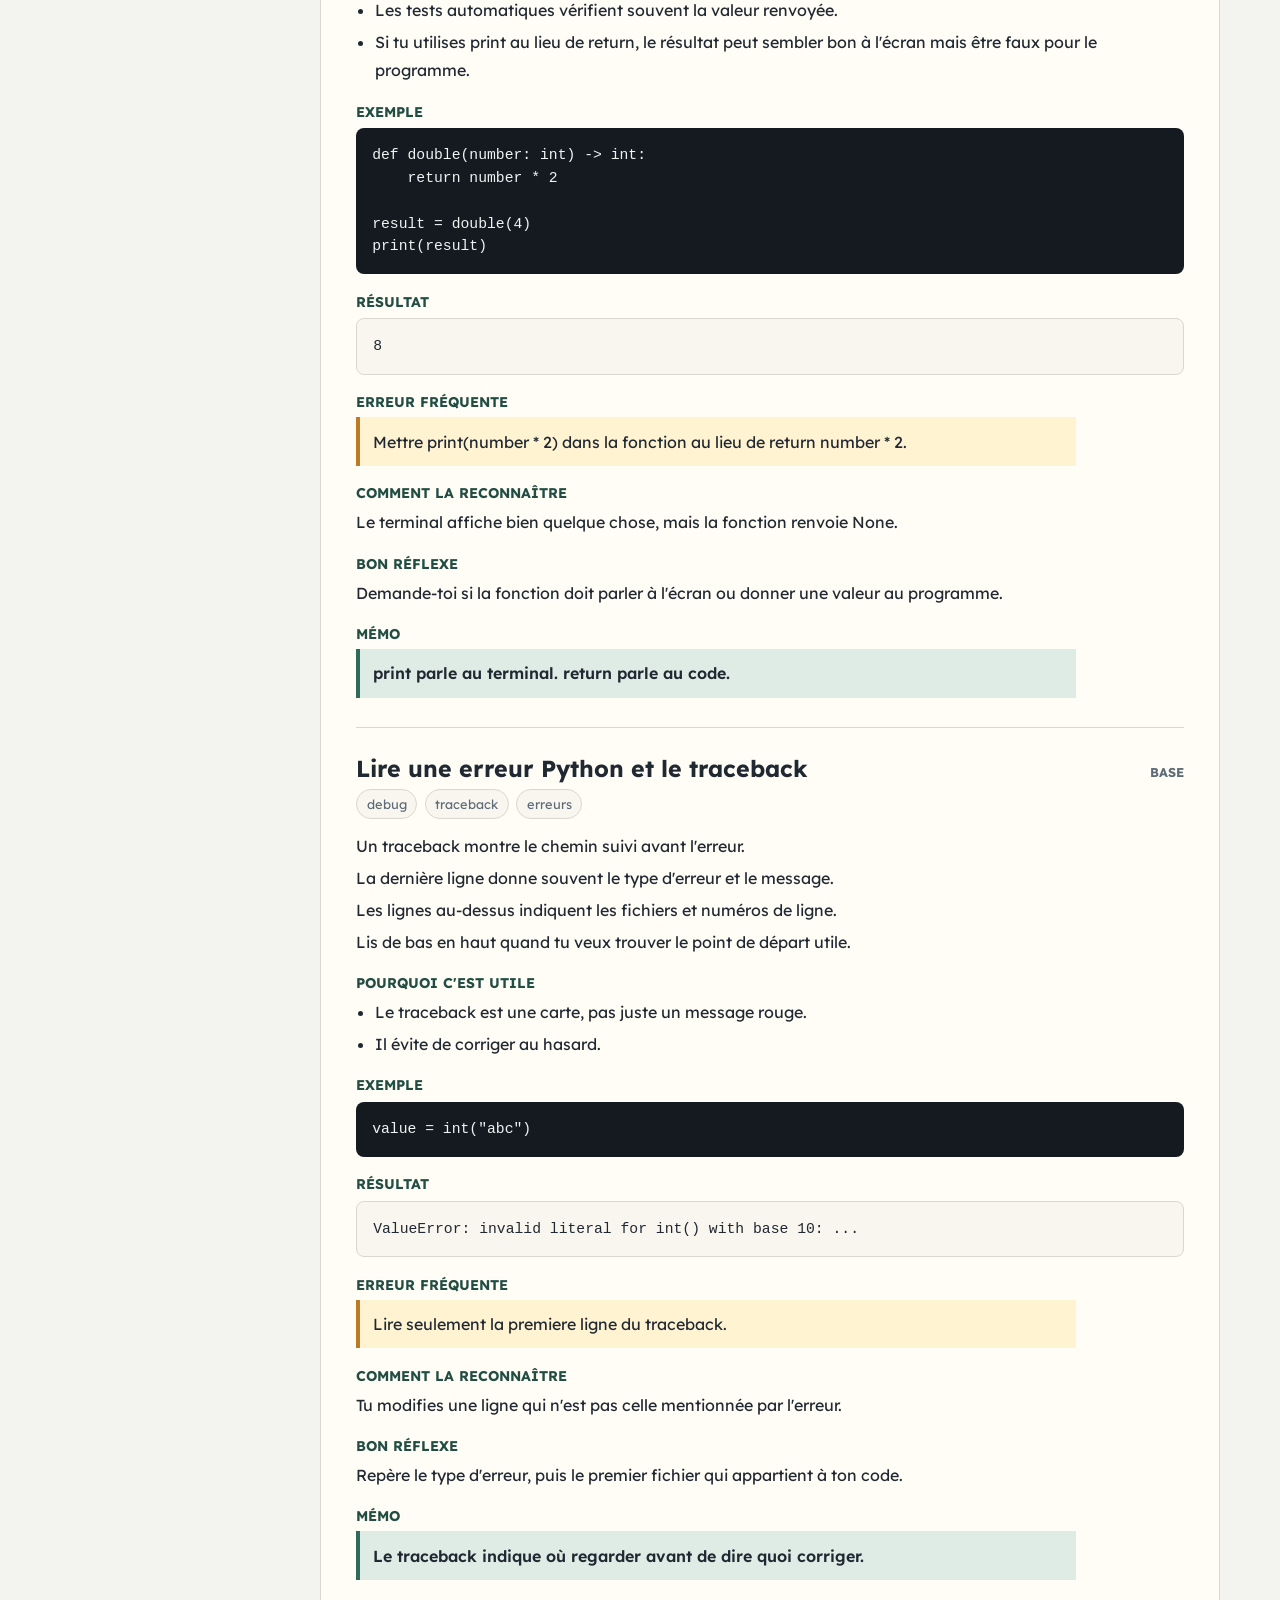
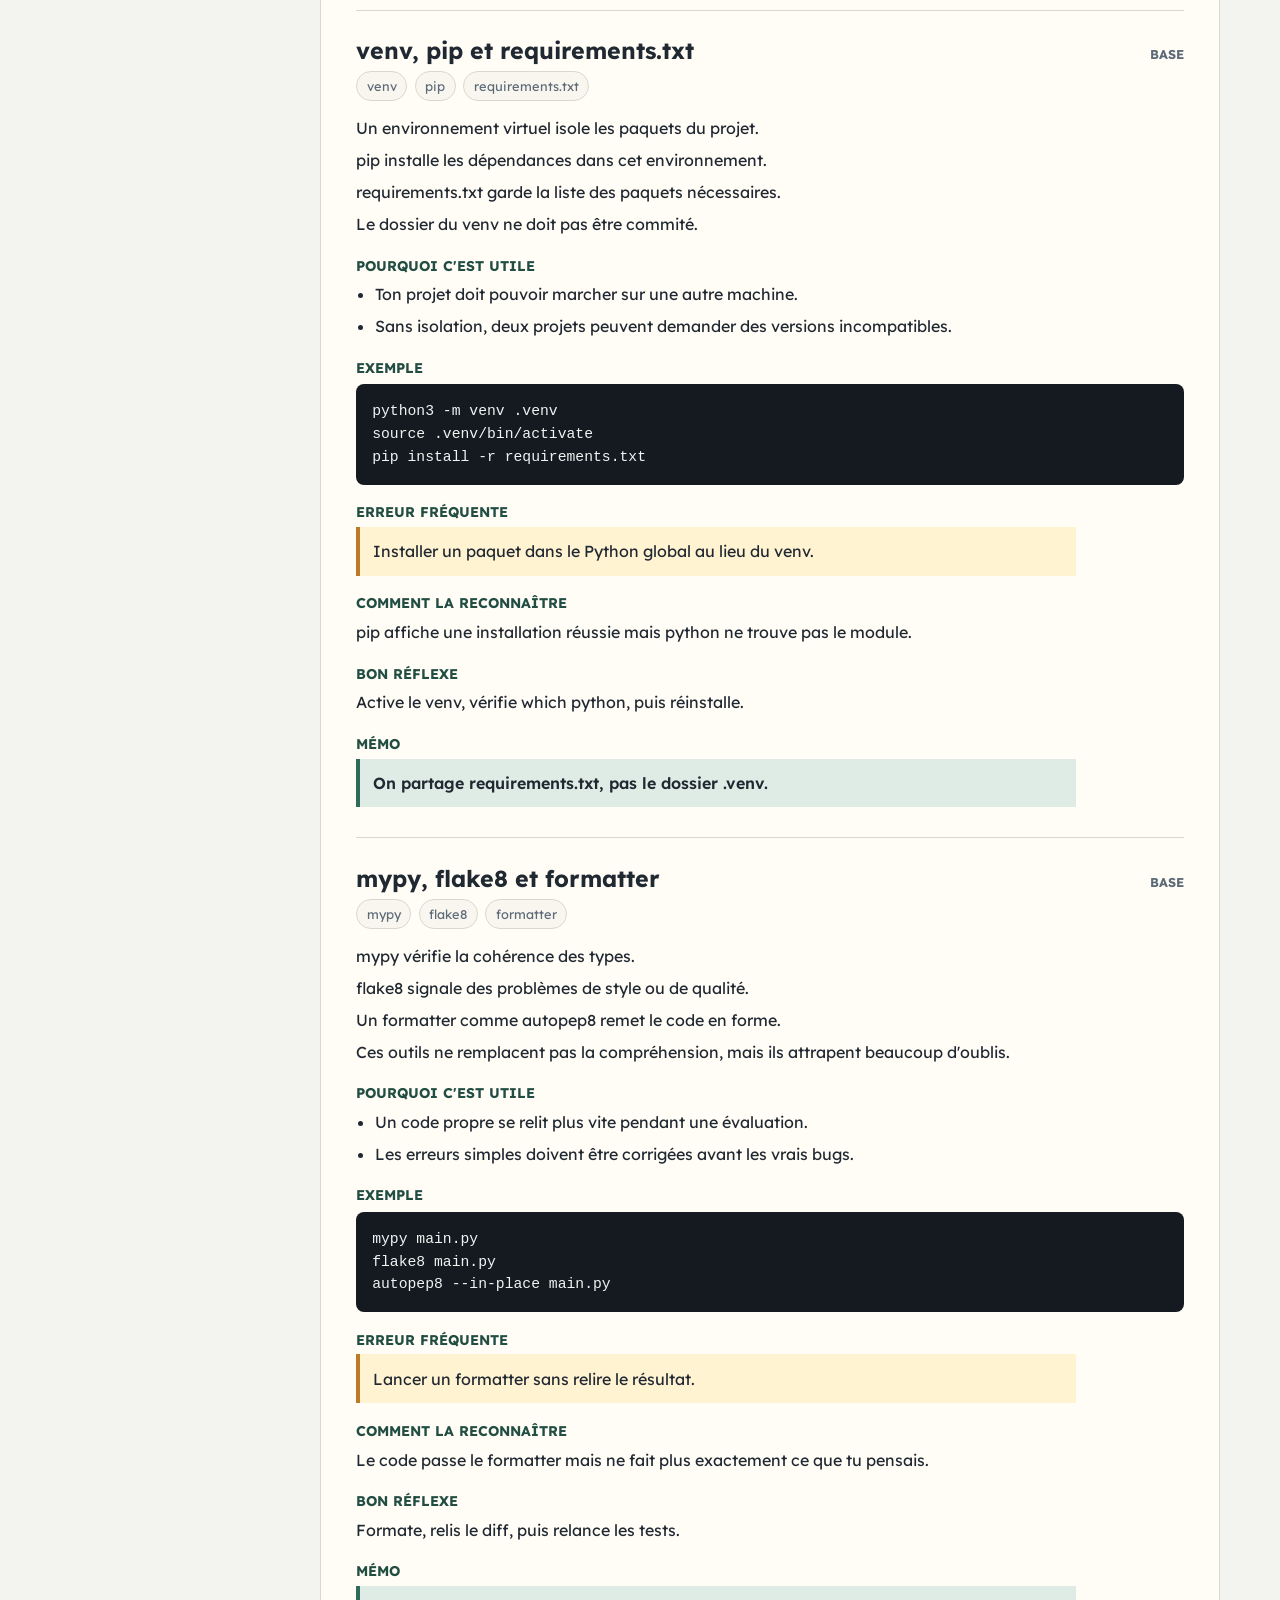
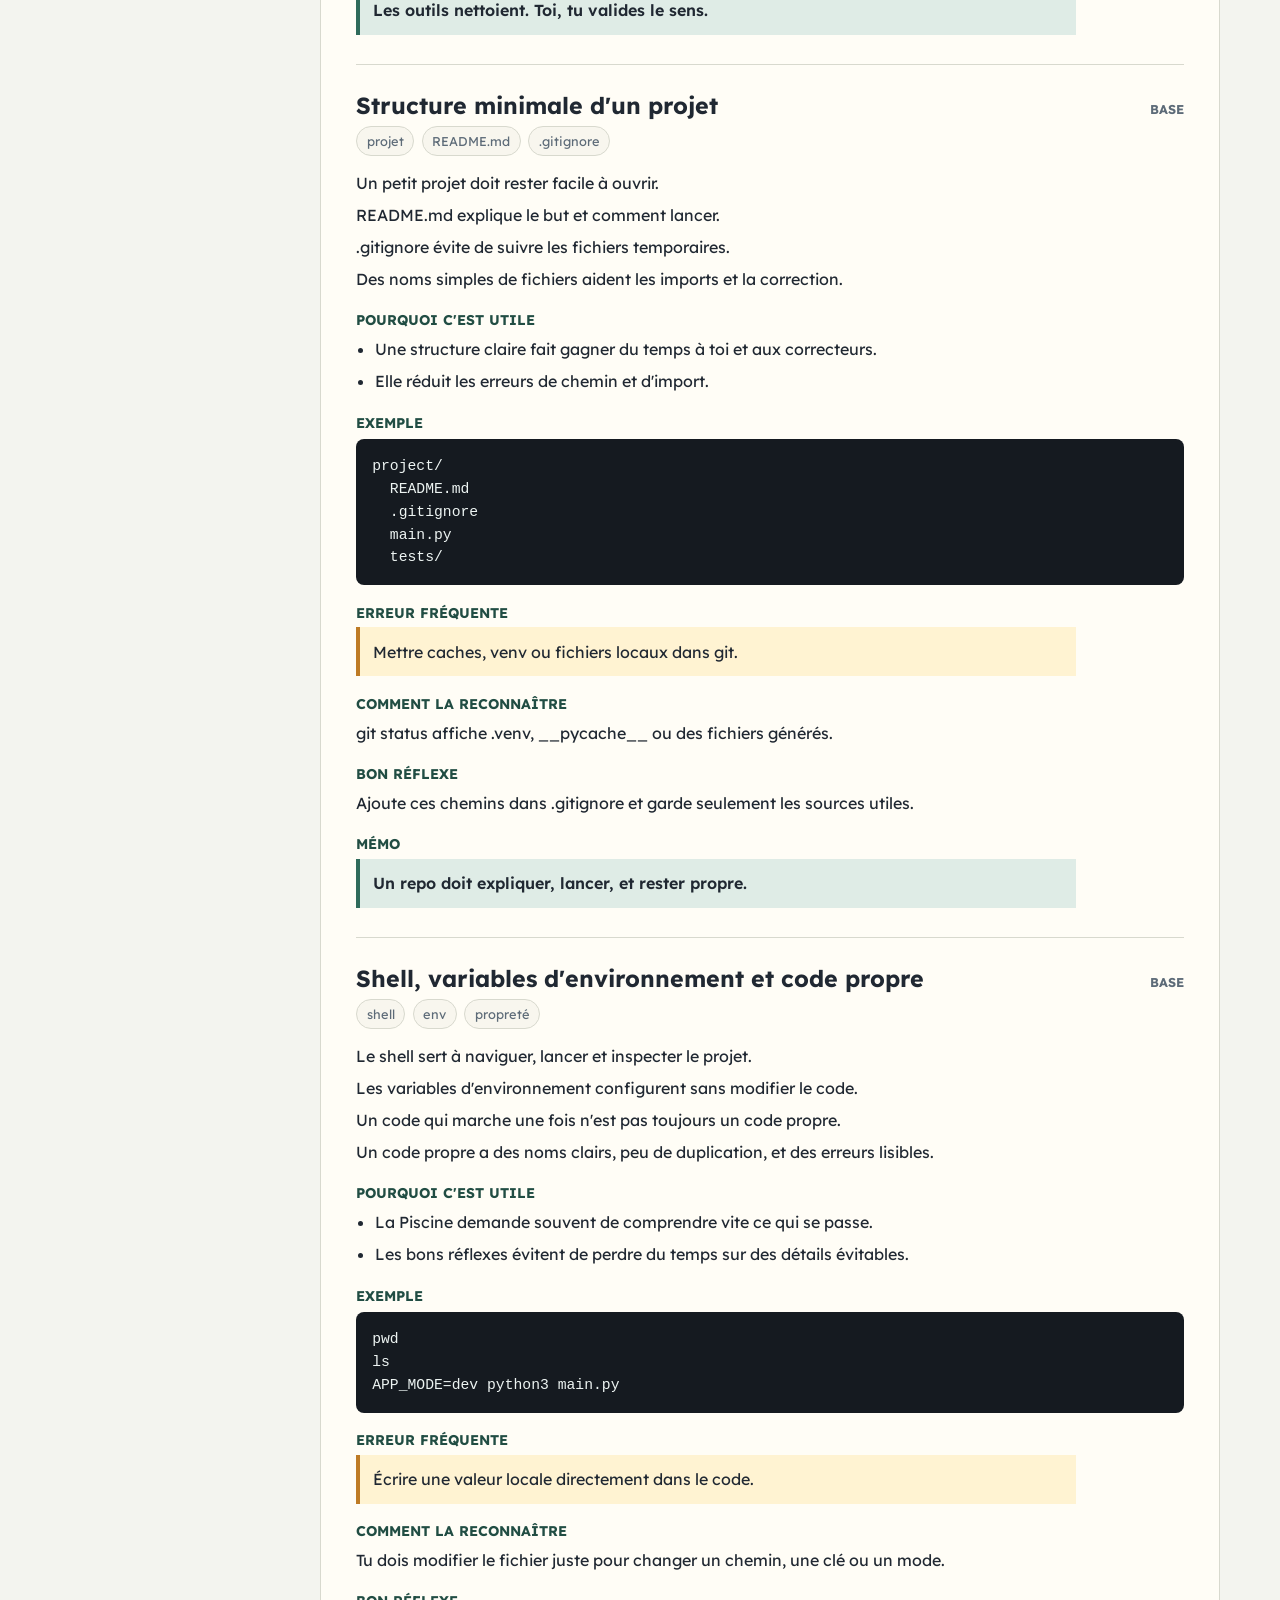
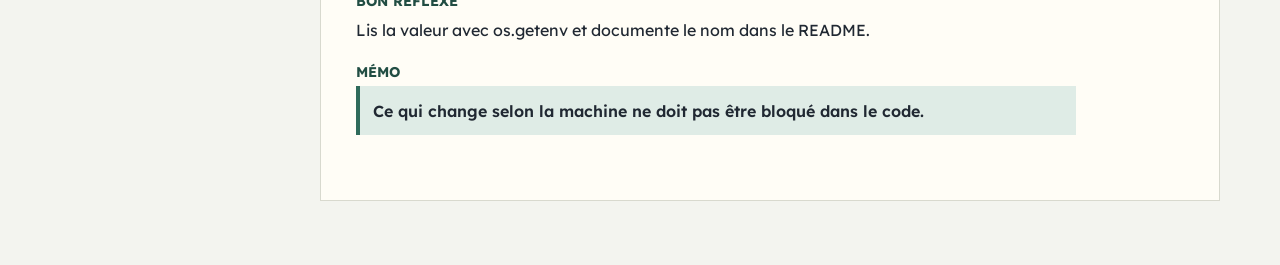
==== commit f600fbe6: "Random Commit" ====
--- a/index.html
+++ b/index.html
@@ -32,6 +32,11 @@
         <strong class="shortcut-name">Sys &amp; Net Admin</strong>
         <span class="shortcut-hint">Born2beRoot, réseau, Docker</span>
       </a>
+      <a class="sidebar-shortcut" href="../PCRushes/index.html" aria-label="Ouvrir le guide PCRushes">
+        <span class="shortcut-label">Guide tuteur</span>
+        <strong class="shortcut-name">PCRushes</strong>
+        <span class="shortcut-hint">Reviews des rushs C</span>
+      </a>
     </aside>
 
     <main id="content" class="content" tabindex="-1">
--- a/styles/main.css
+++ b/styles/main.css
@@ -246,6 +246,10 @@
   background: var(--accent);
 }
 
+.sidebar-shortcut + .sidebar-shortcut {
+  margin-top: 0.55rem;
+}
+
 .sidebar-shortcut::after {
   content: "->";
   position: absolute;
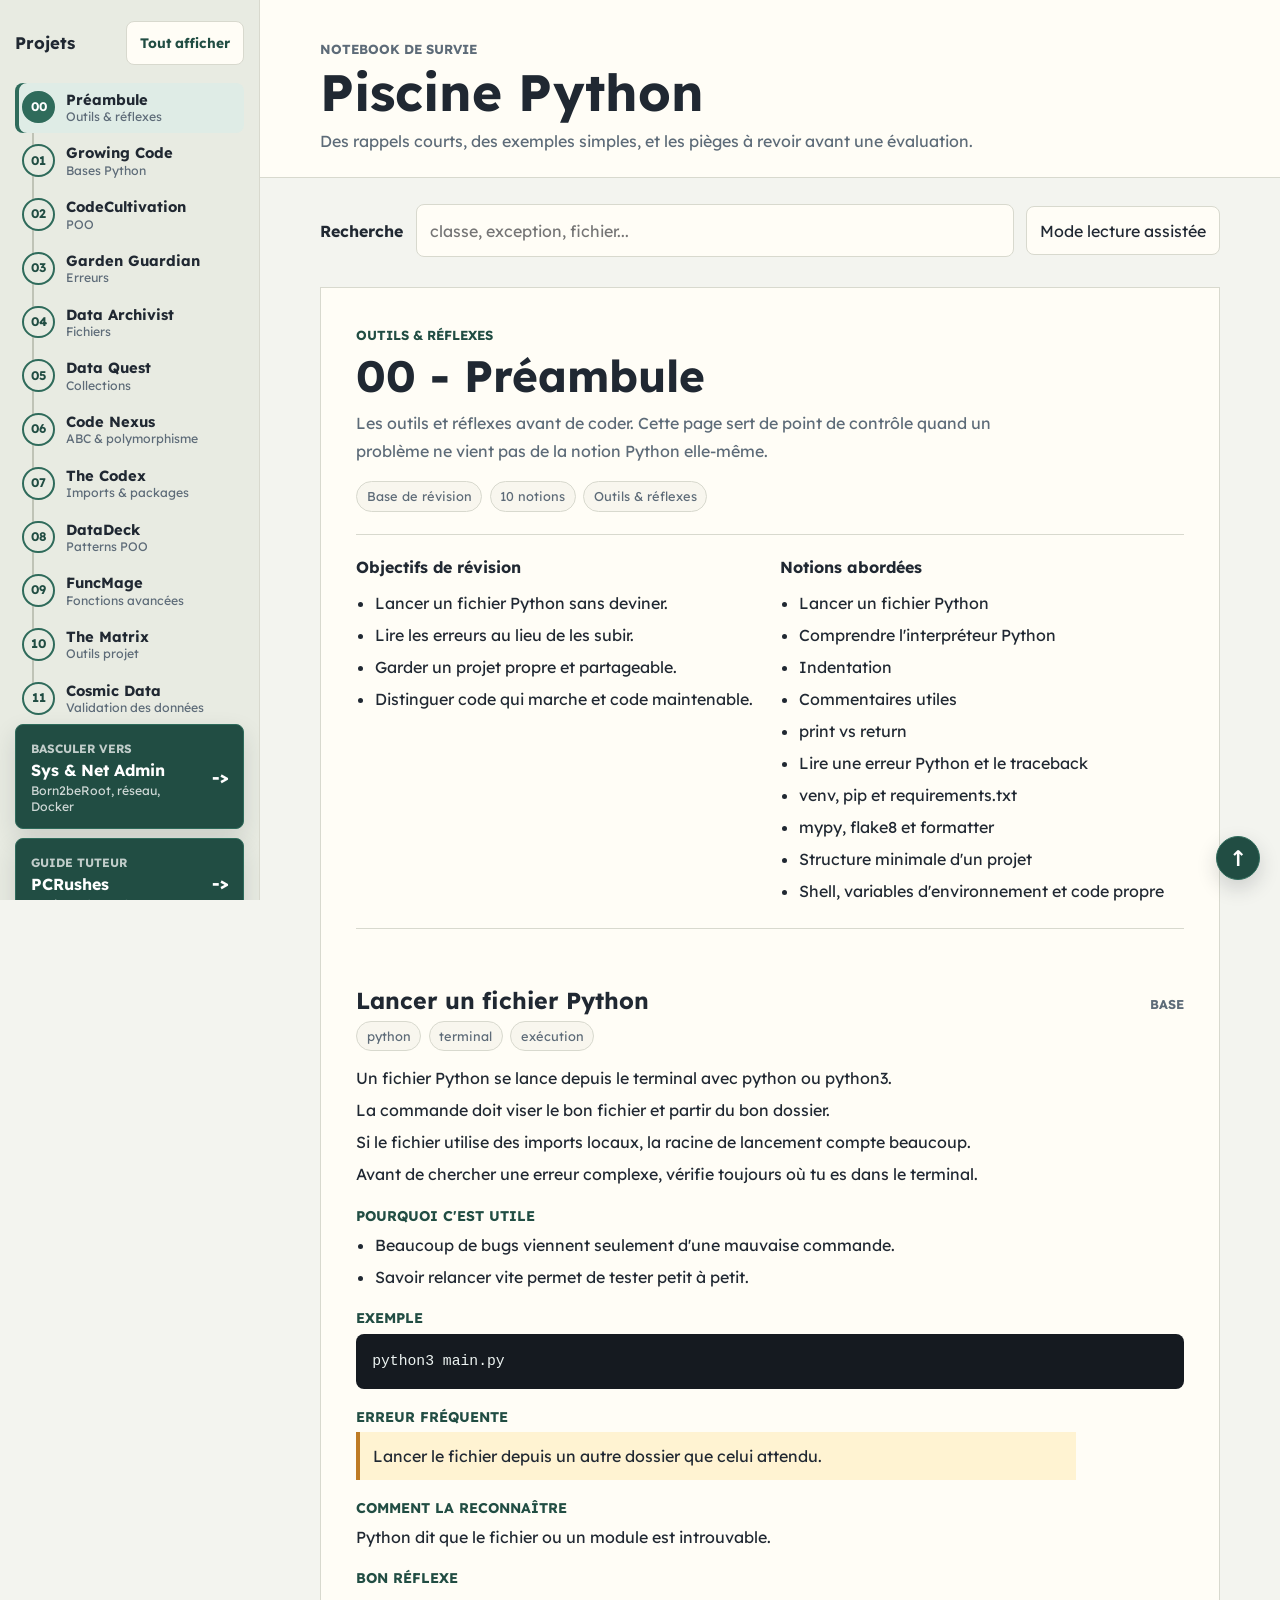
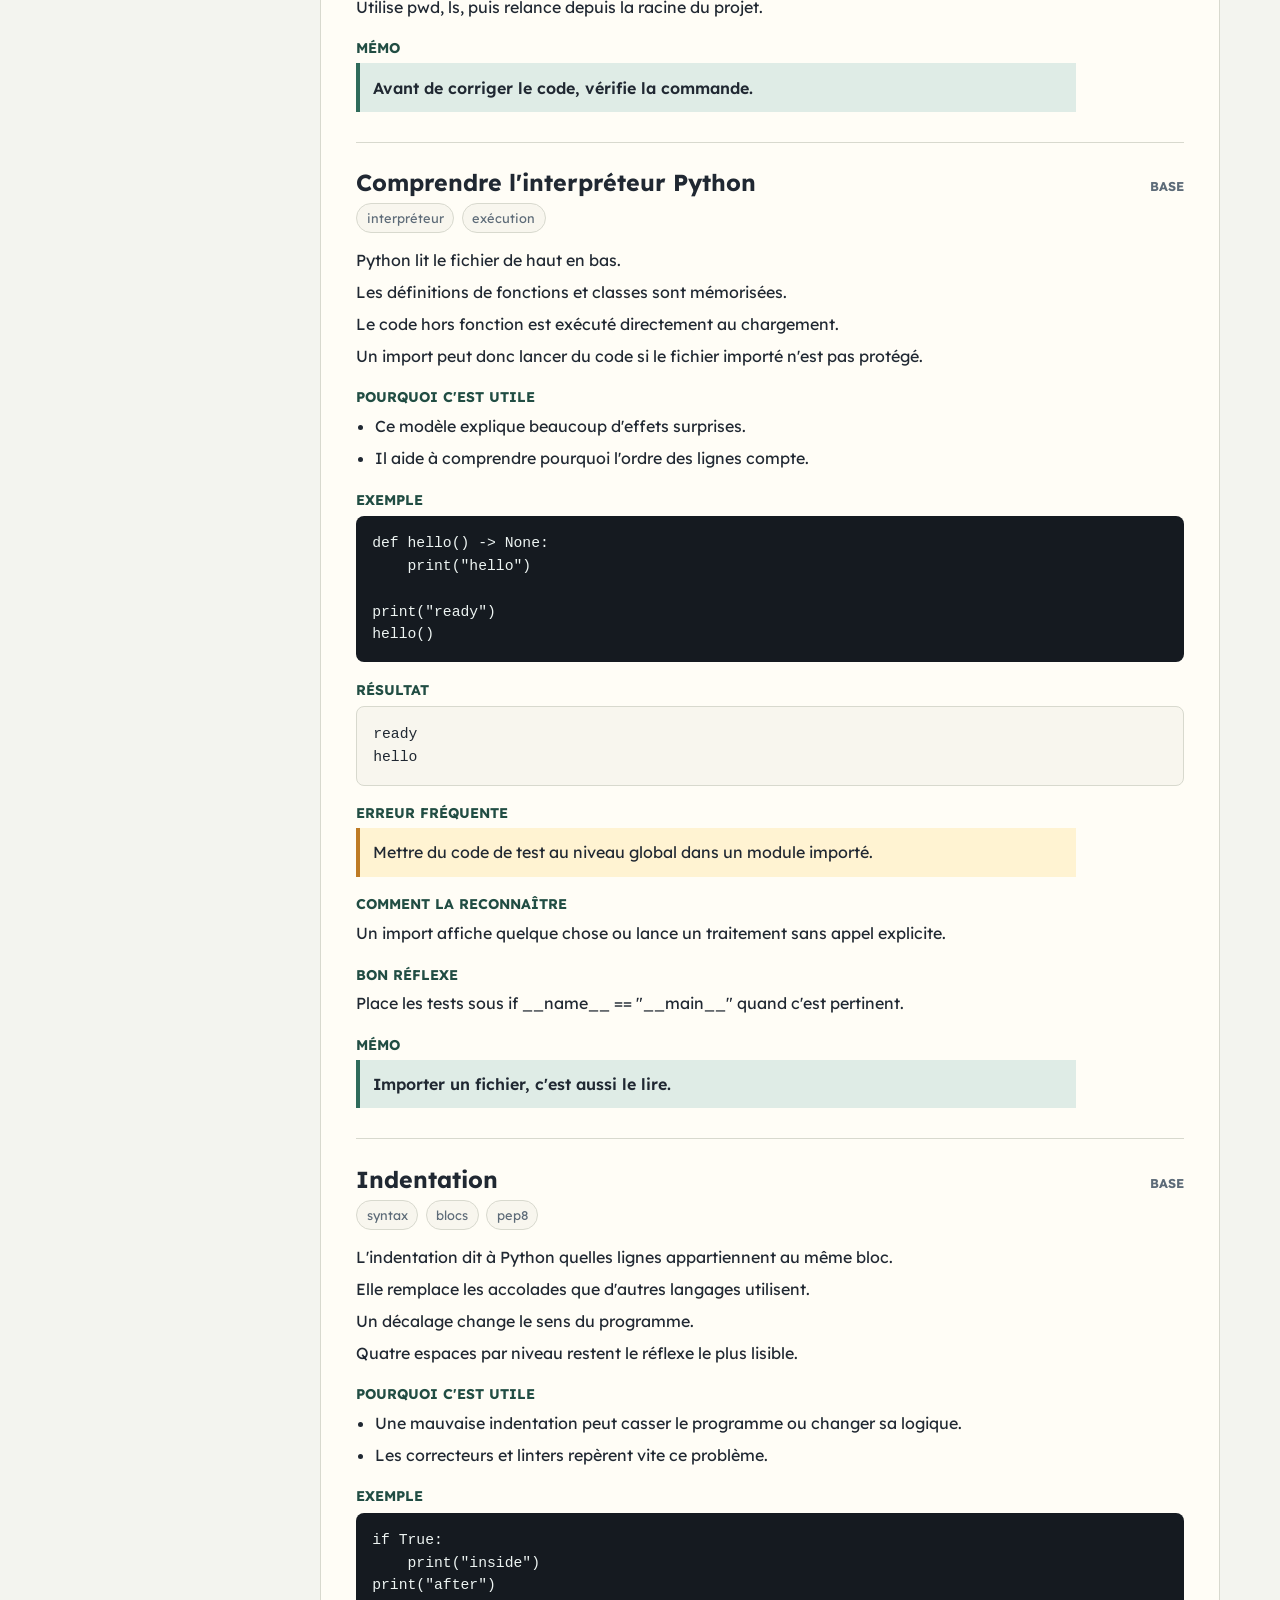
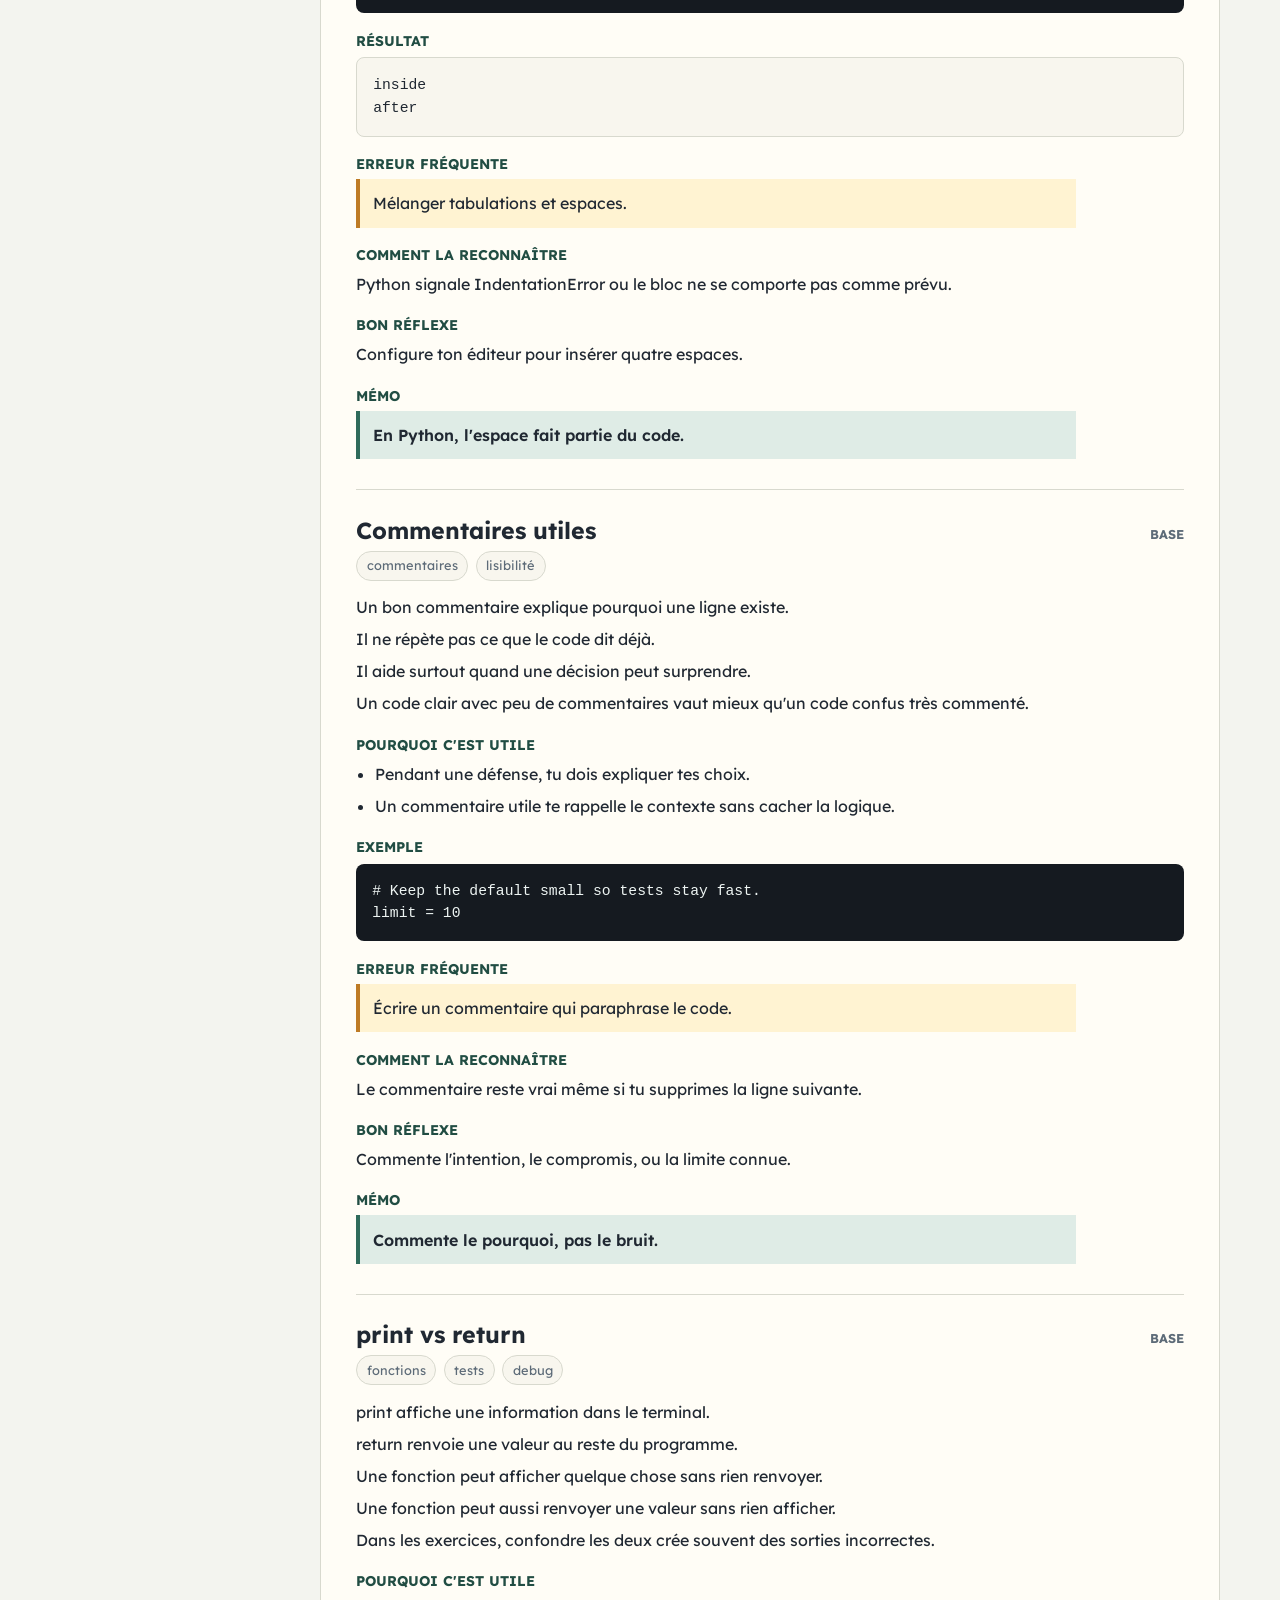
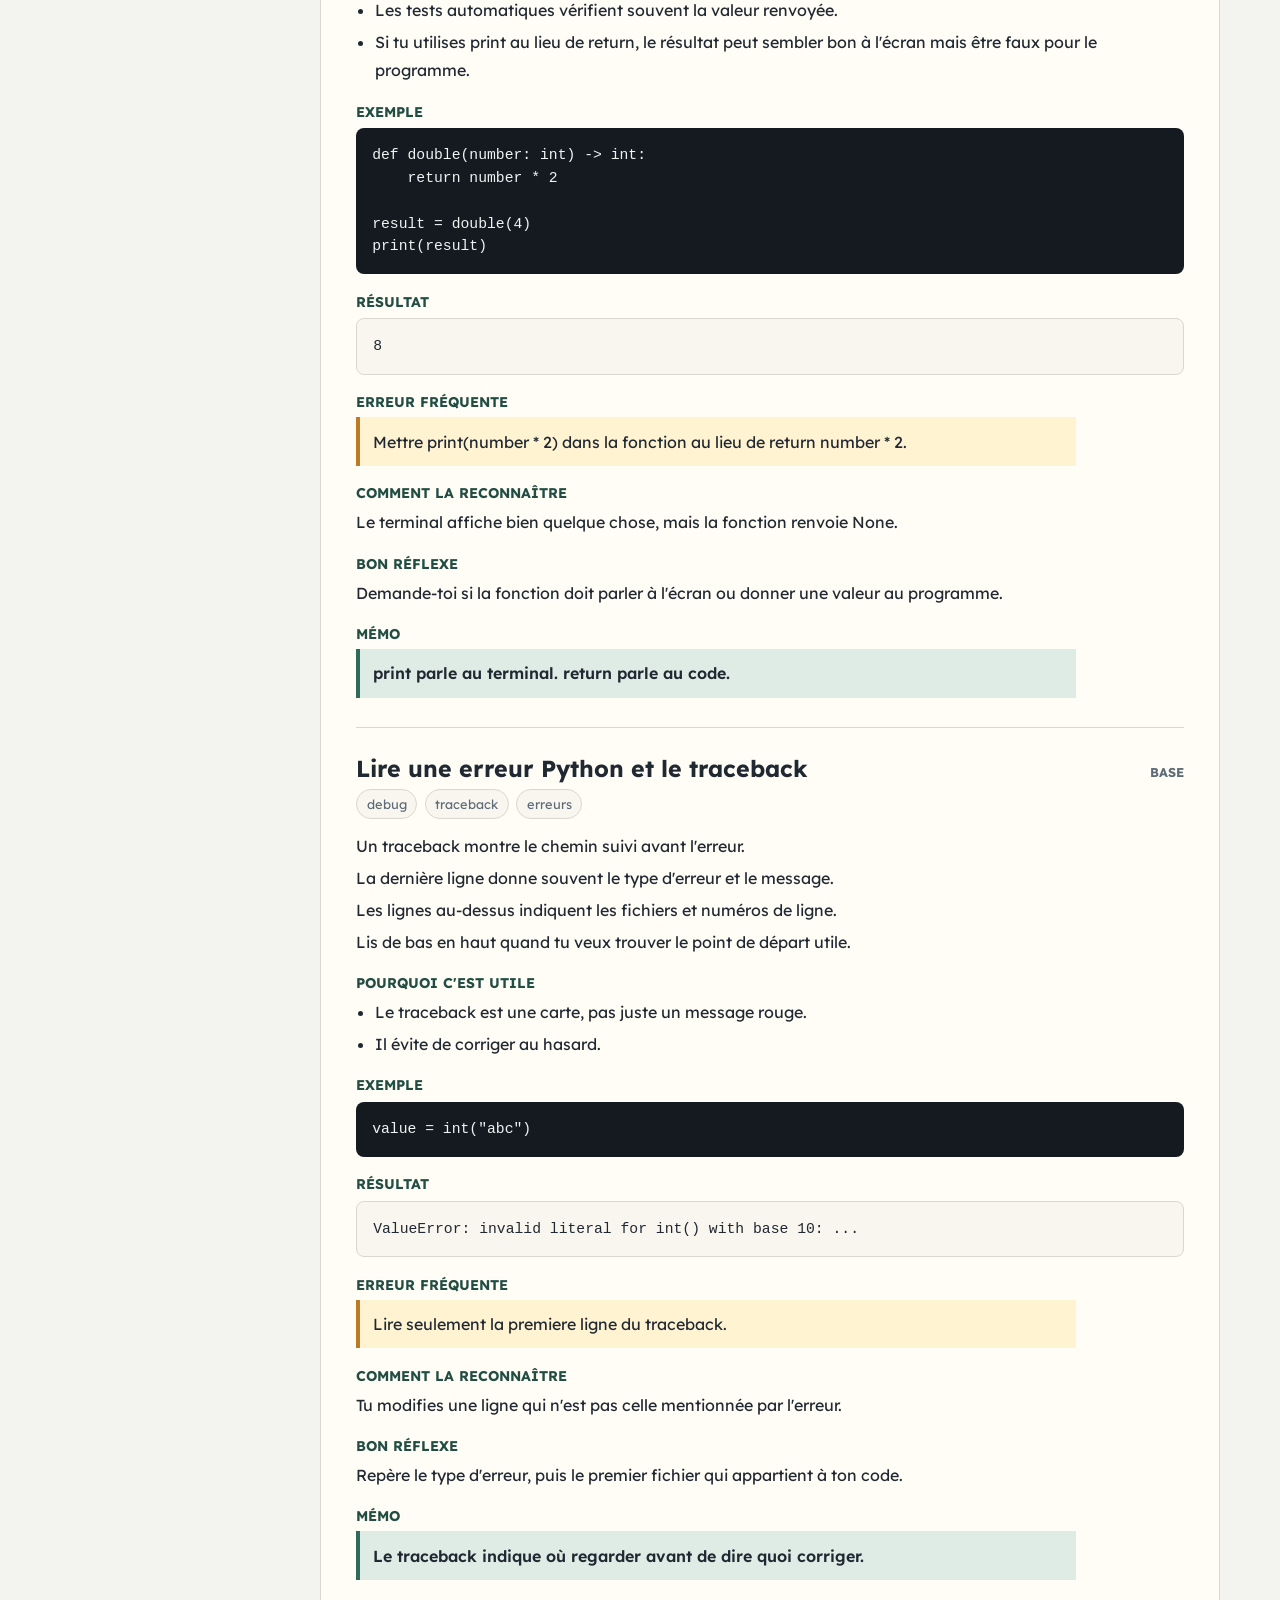
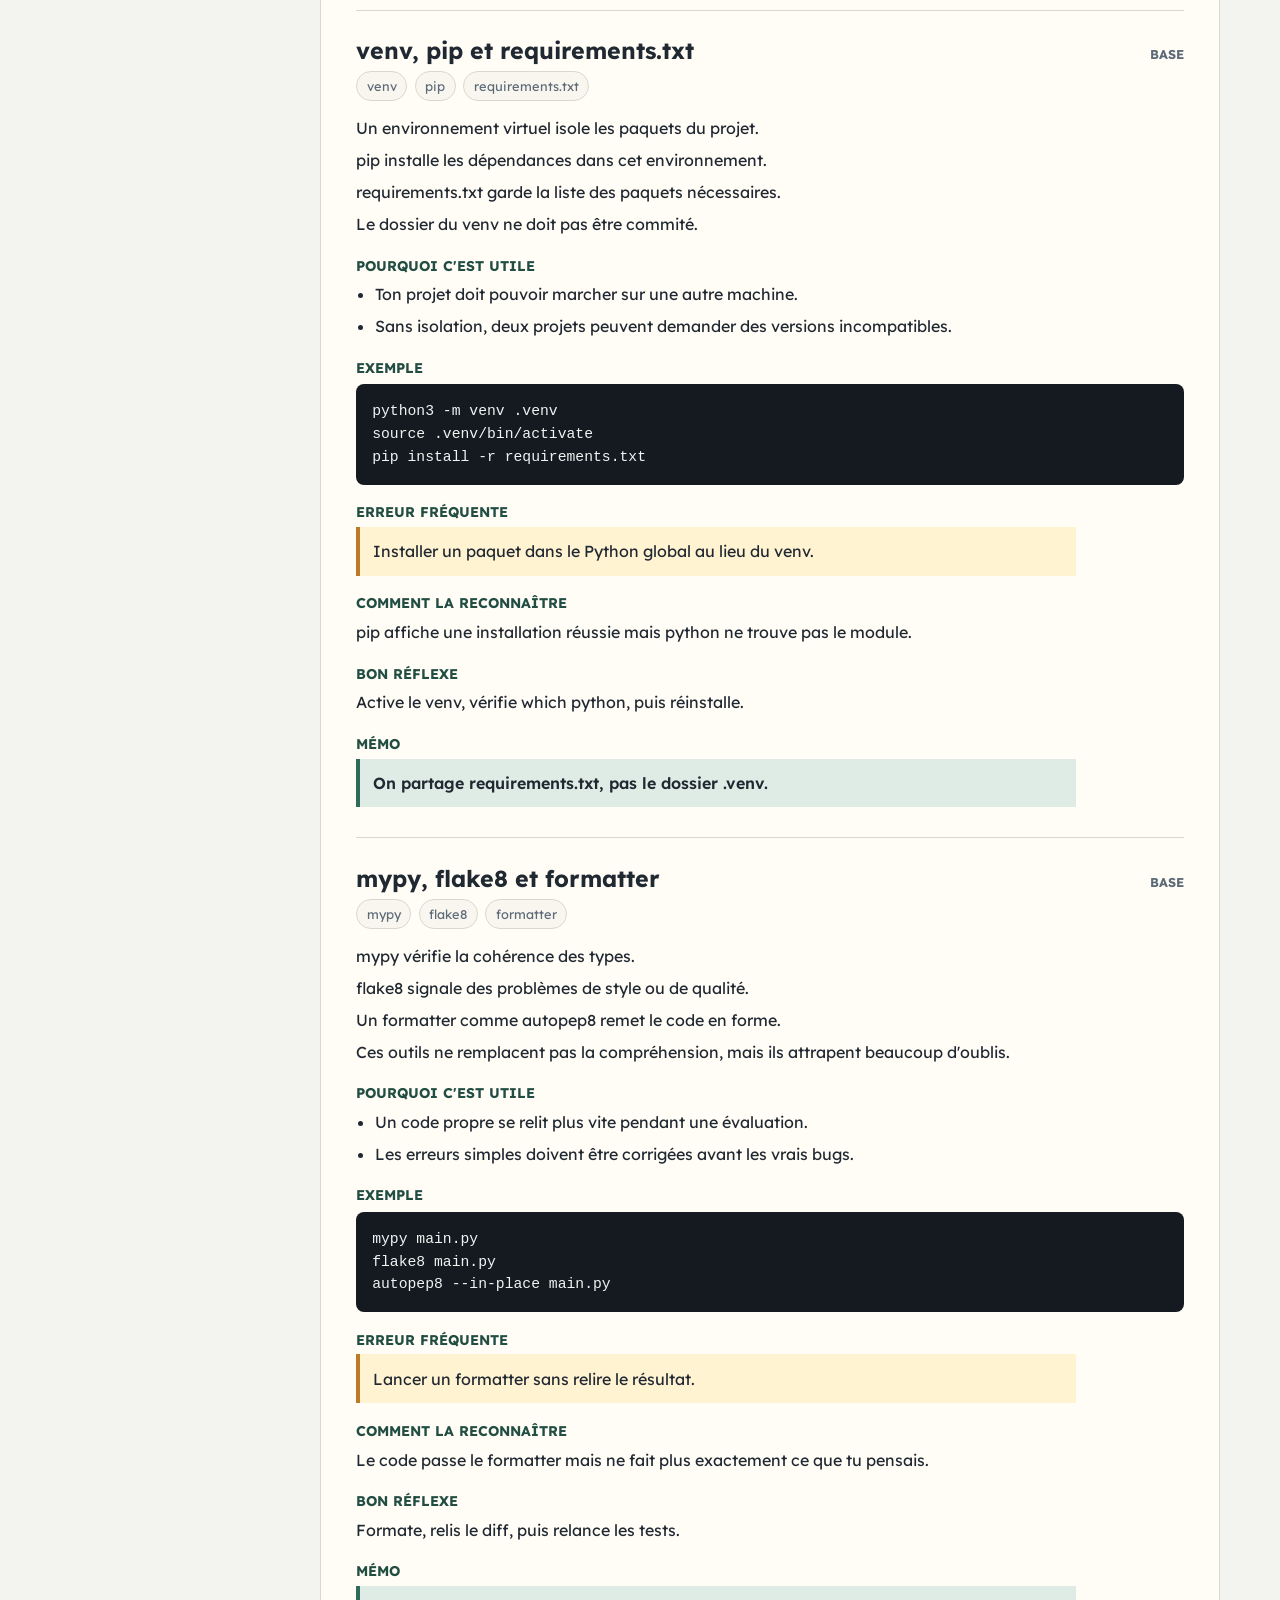
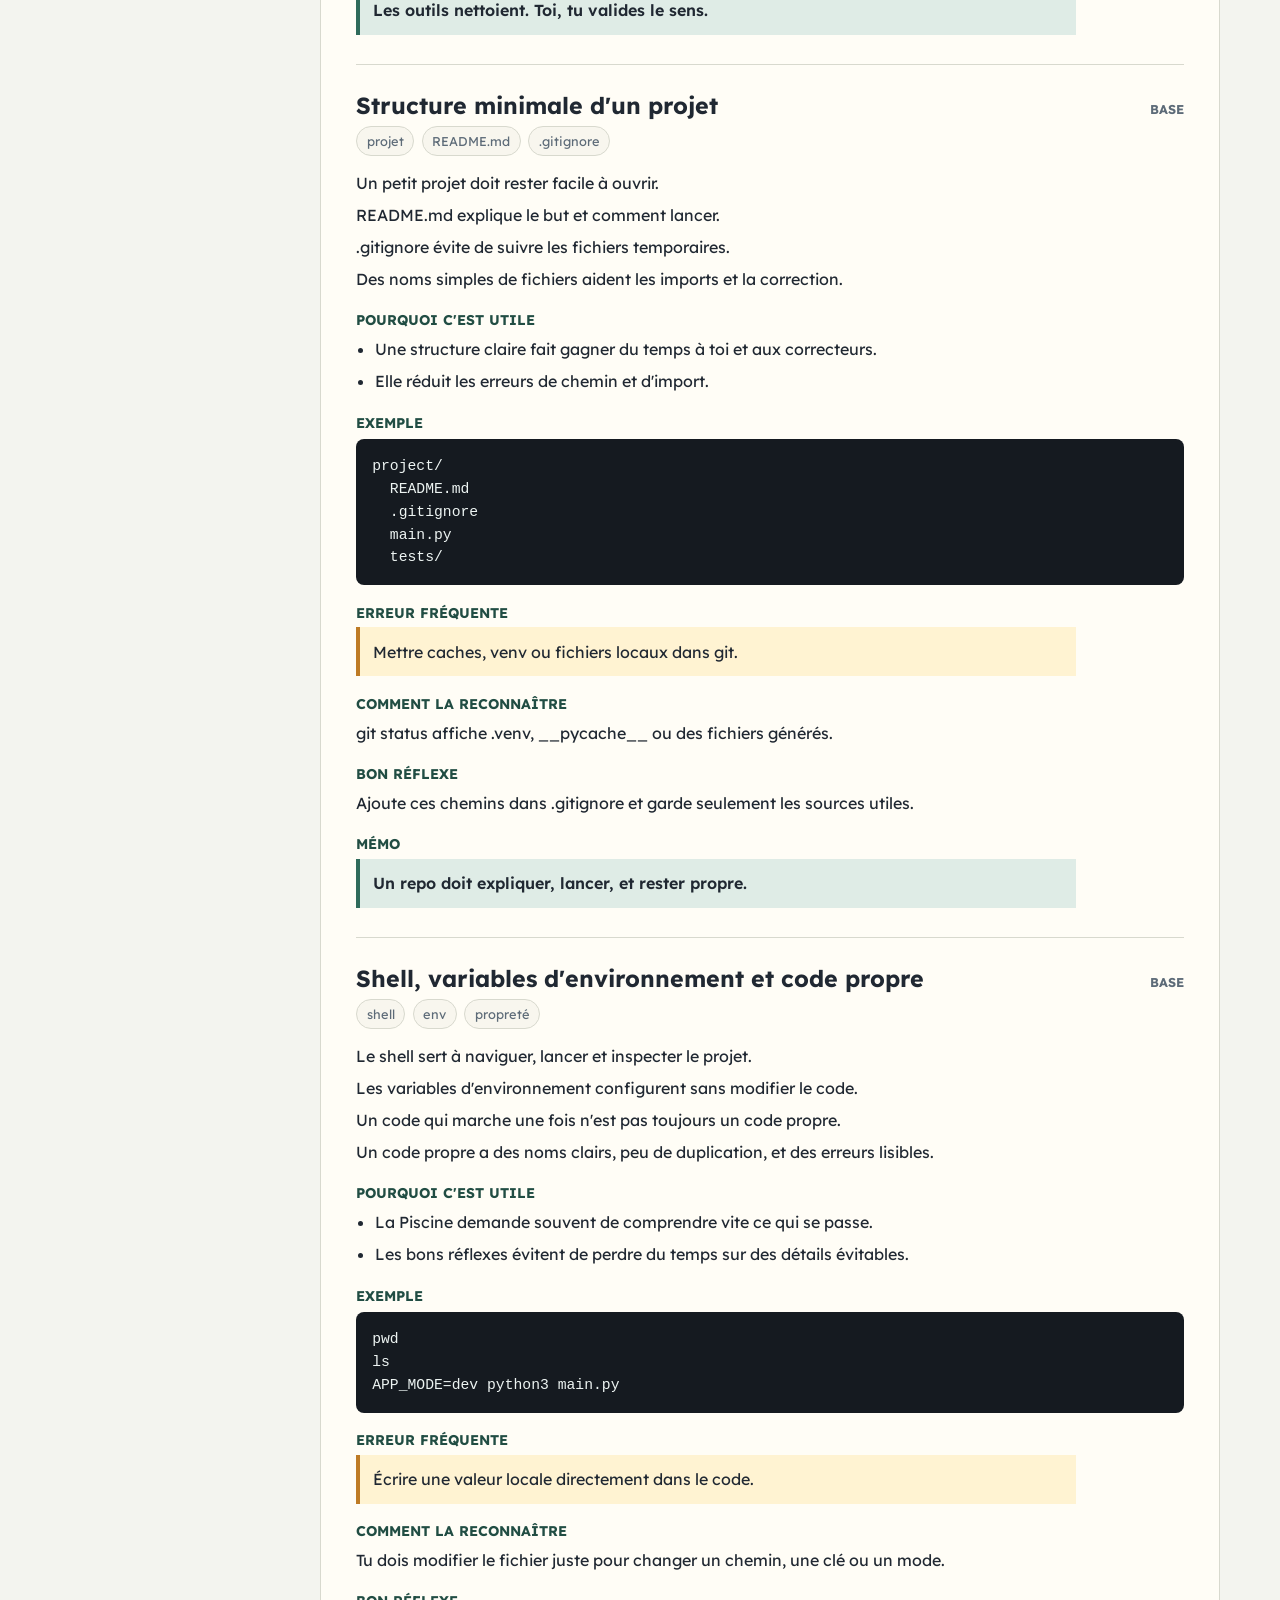
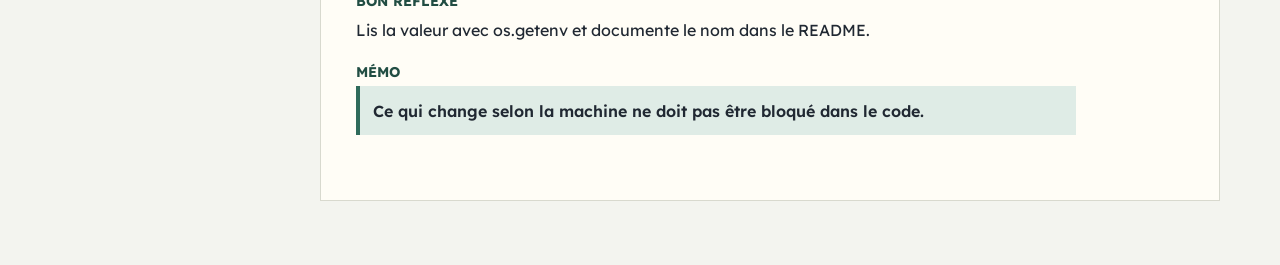
==== commit b4faaf39: "Random Commit" ====
--- a/index.html
+++ b/index.html
@@ -10,7 +10,7 @@
     >
     <link rel="stylesheet" href="styles/main.css">
   </head>
-  <body>
+  <body id="top">
     <a class="skip-link" href="#content">Aller au contenu</a>
 
     <header class="topbar">
@@ -64,6 +64,8 @@
       <section id="project-panel" class="project-panel" aria-live="polite"></section>
     </main>
 
+    <a class="back-to-top" href="#top" aria-label="Retour en haut" title="Retour en haut">↑</a>
+
     <script src="scripts/data.js"></script>
     <script src="scripts/reading-mode.js"></script>
     <script src="scripts/app.js"></script>
--- a/styles/main.css
+++ b/styles/main.css
@@ -535,6 +535,30 @@
   color: var(--muted);
 }
 
+.back-to-top {
+  position: fixed;
+  right: 1.25rem;
+  bottom: 1.25rem;
+  z-index: 20;
+  display: grid;
+  place-items: center;
+  width: 2.75rem;
+  height: 2.75rem;
+  border: 1px solid var(--accent);
+  border-radius: 50%;
+  background: var(--accent-dark);
+  color: white;
+  box-shadow: 0 8px 20px rgb(32 40 50 / 0.18);
+  font-size: 1.35rem;
+  font-weight: 700;
+  line-height: 1;
+  text-decoration: none;
+}
+
+.back-to-top:hover {
+  background: var(--accent);
+}
+
 /* Reading mode */
 .assist-word strong {
   font-weight: 800;
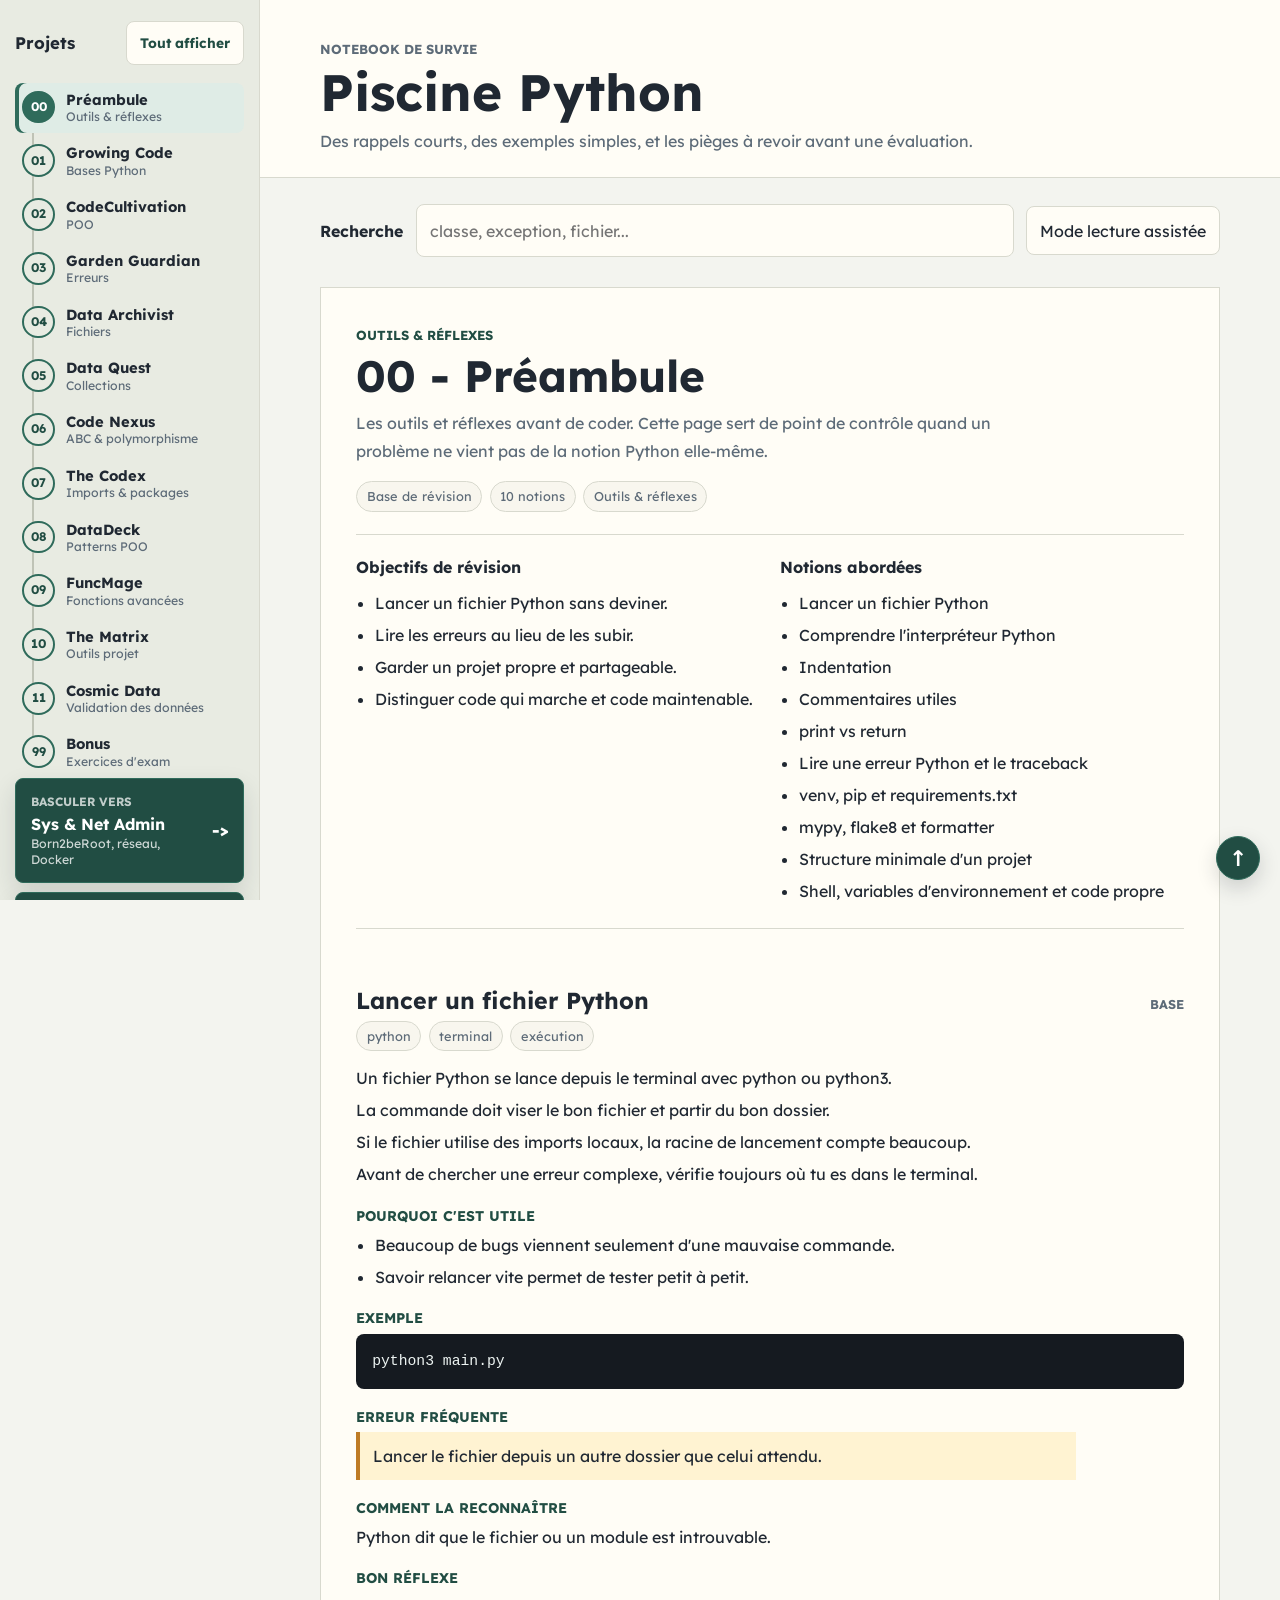
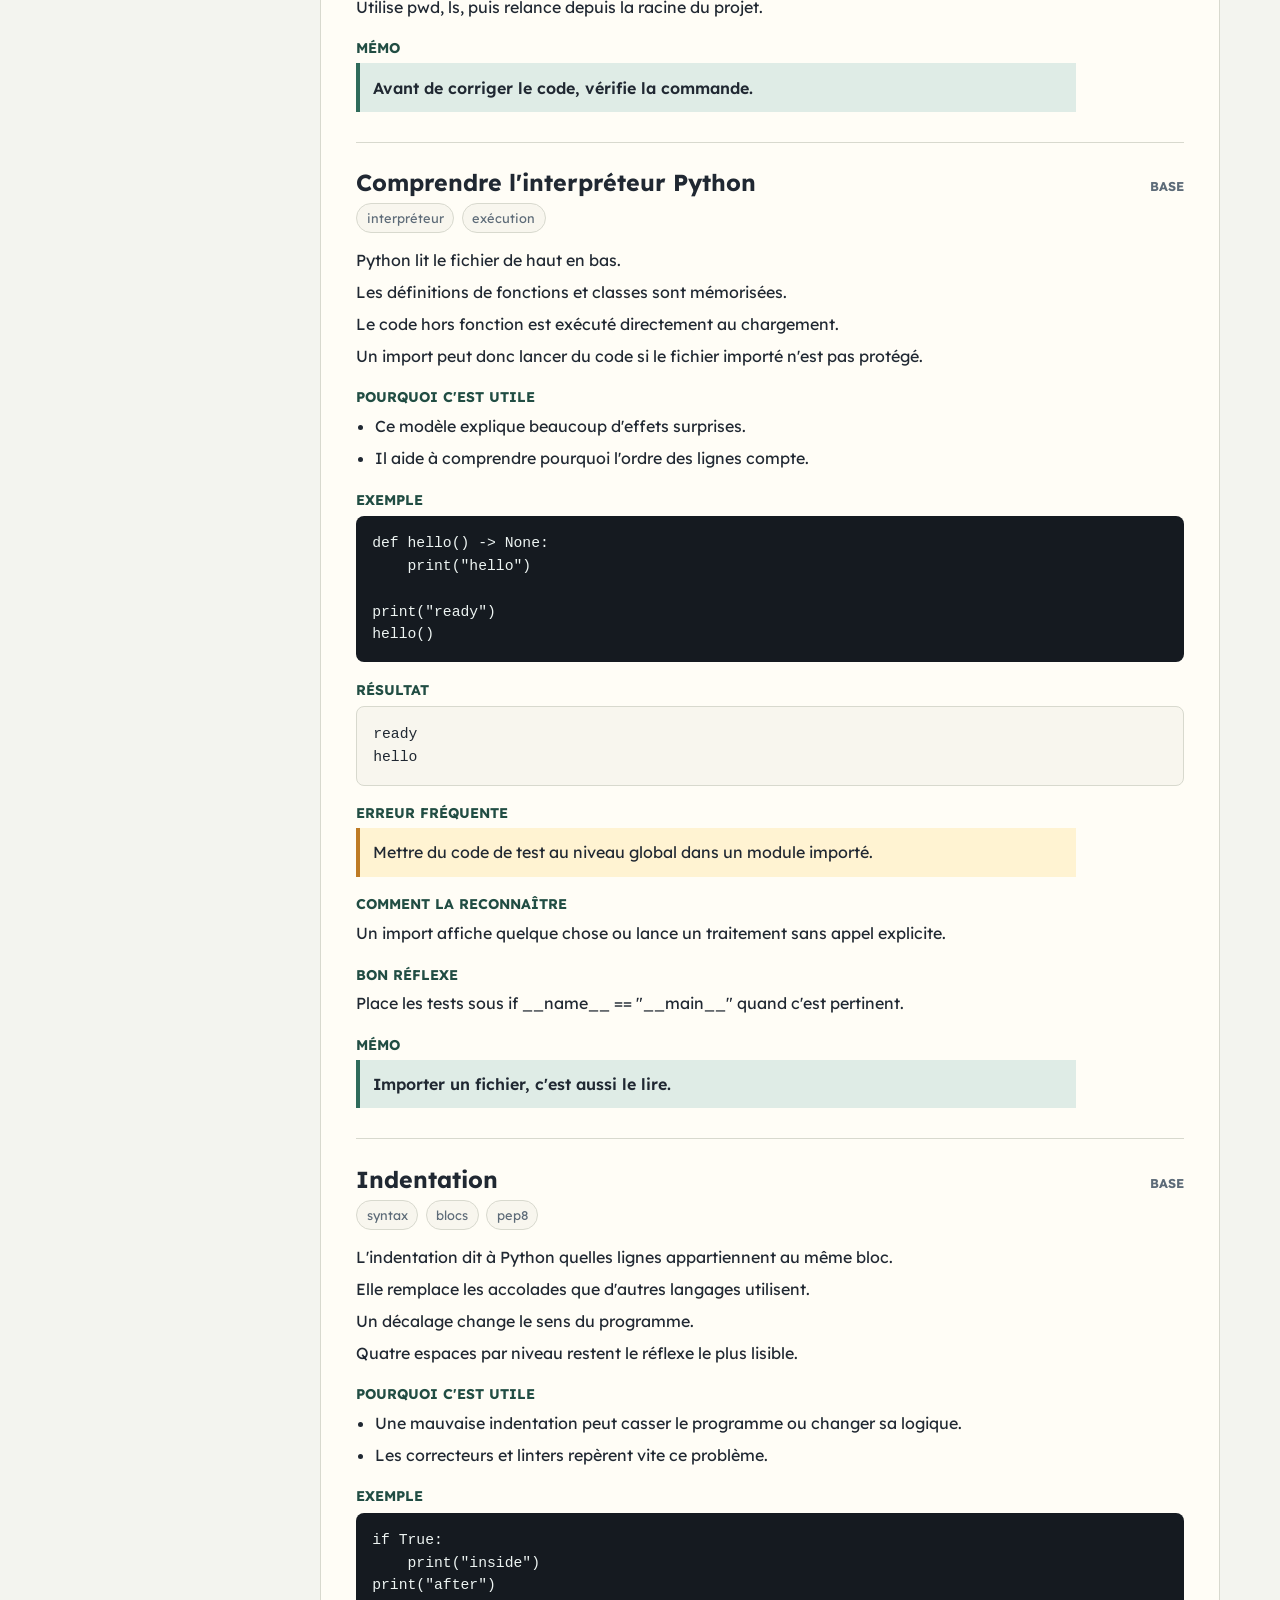
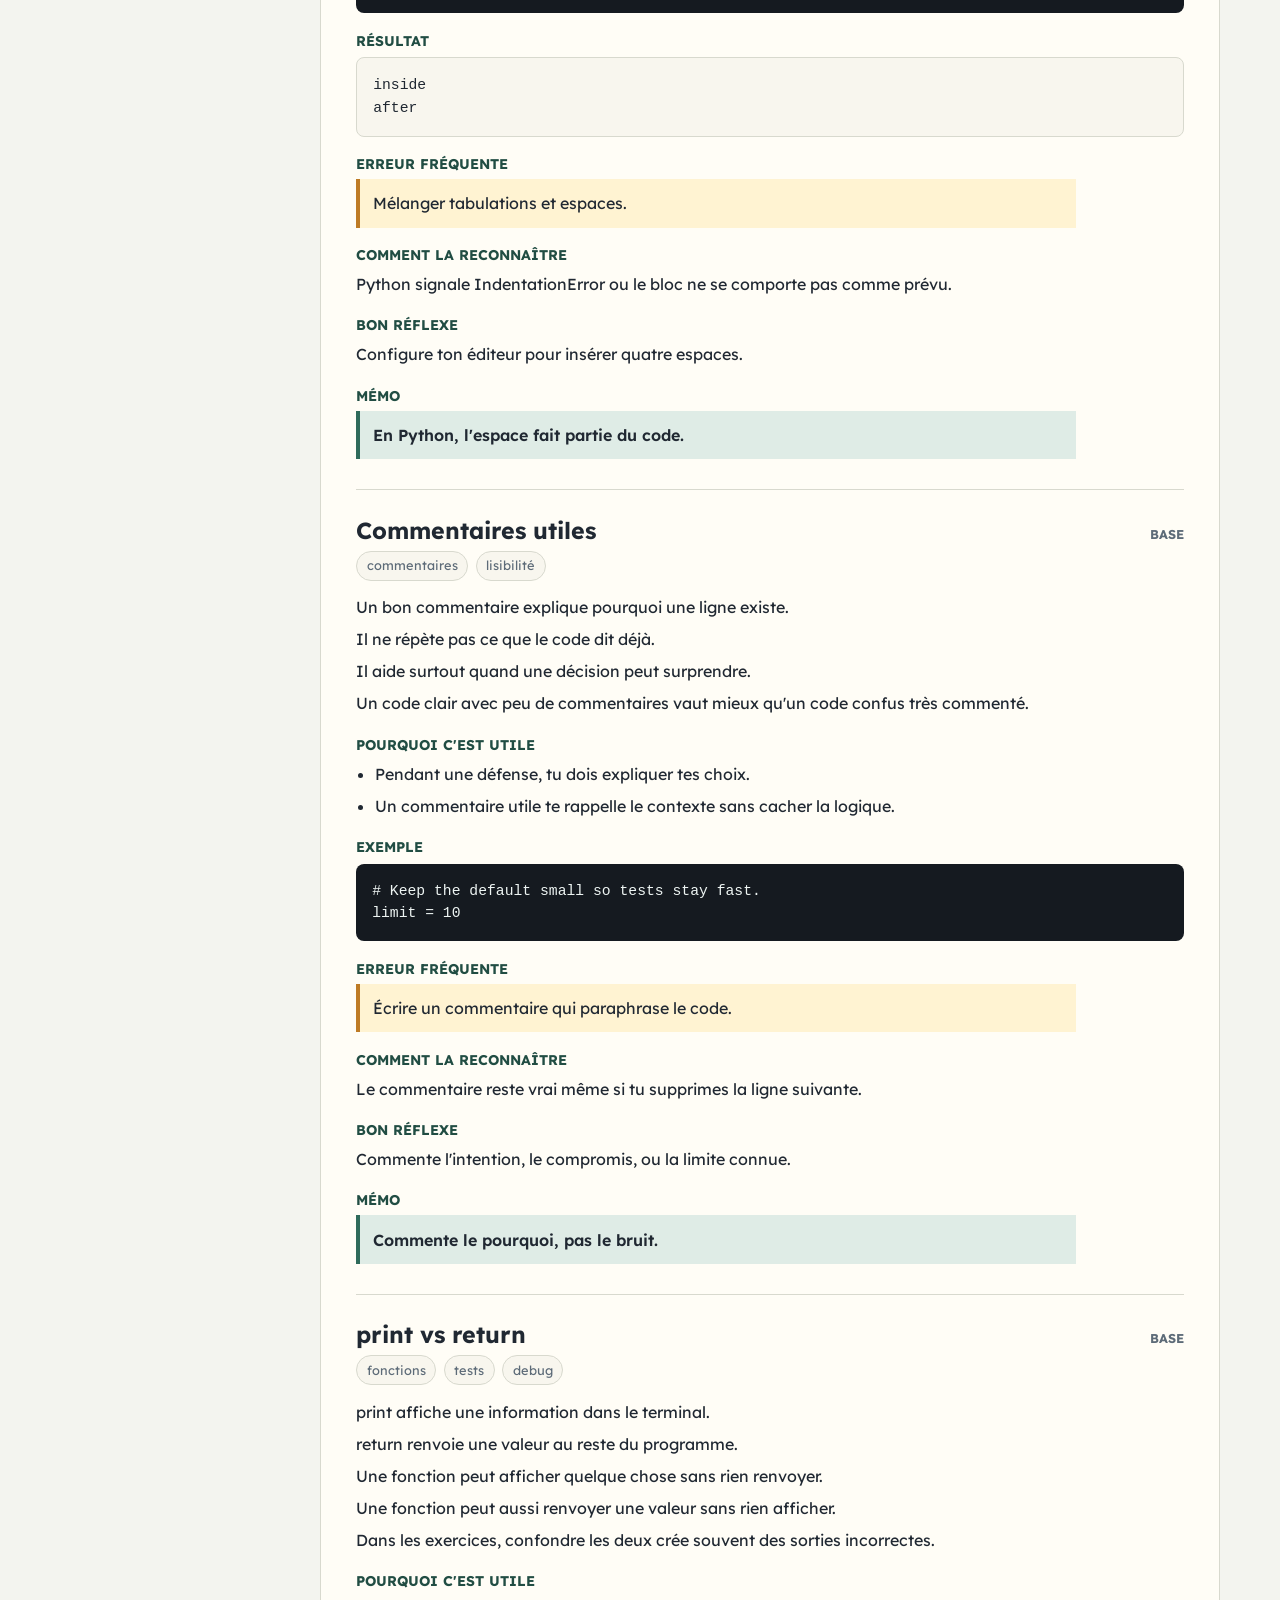
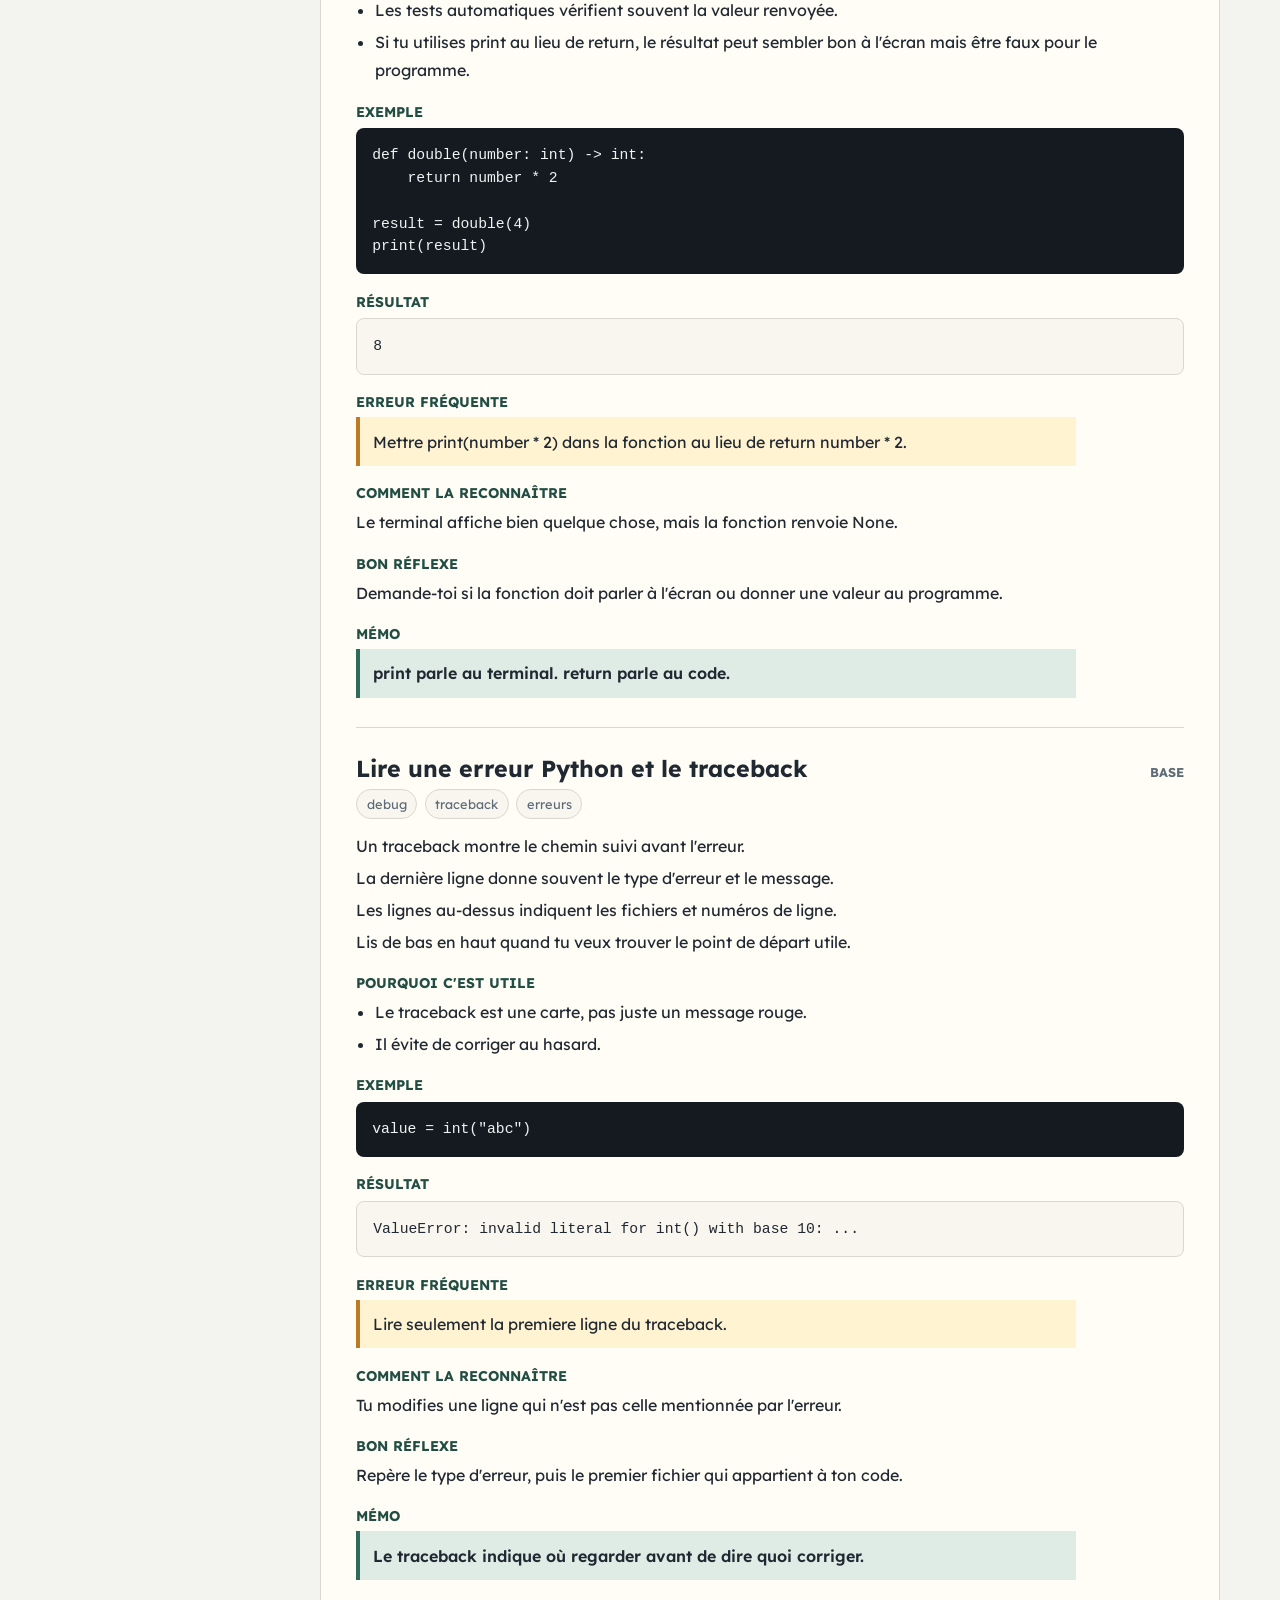
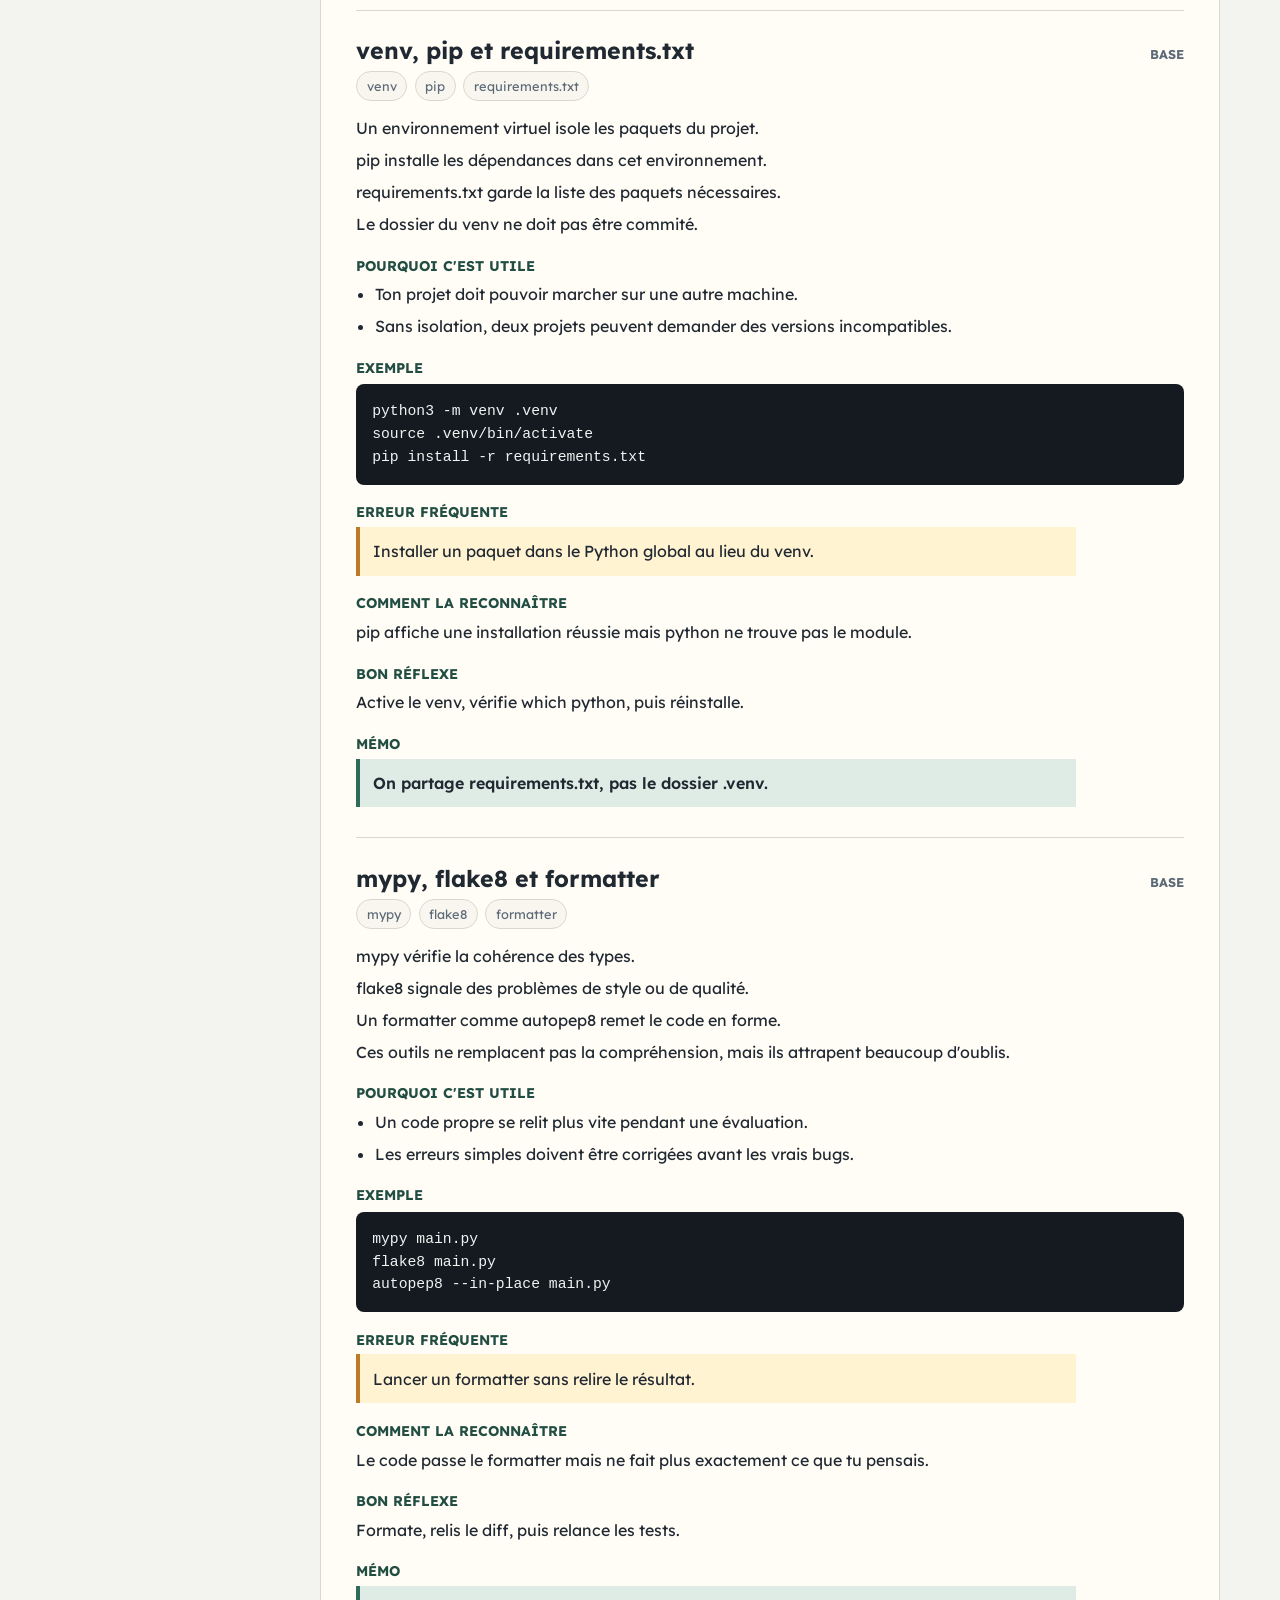
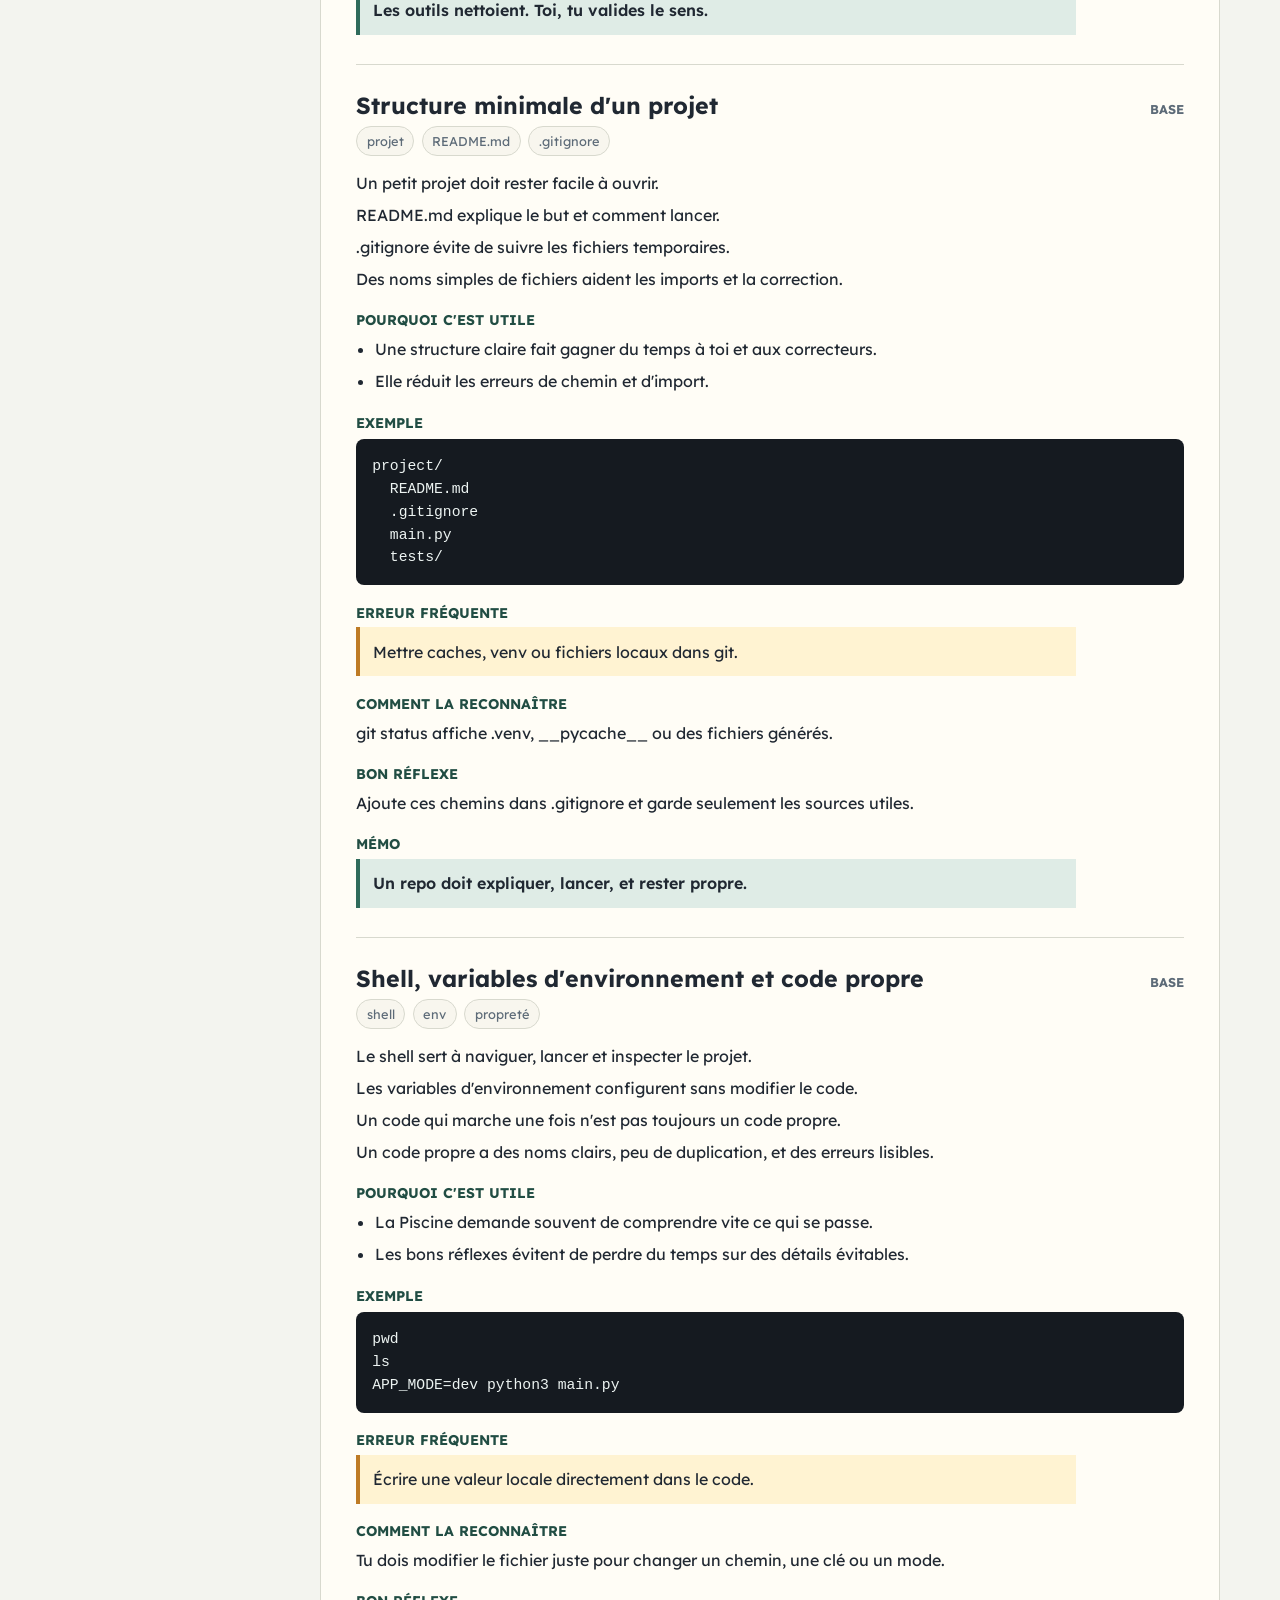
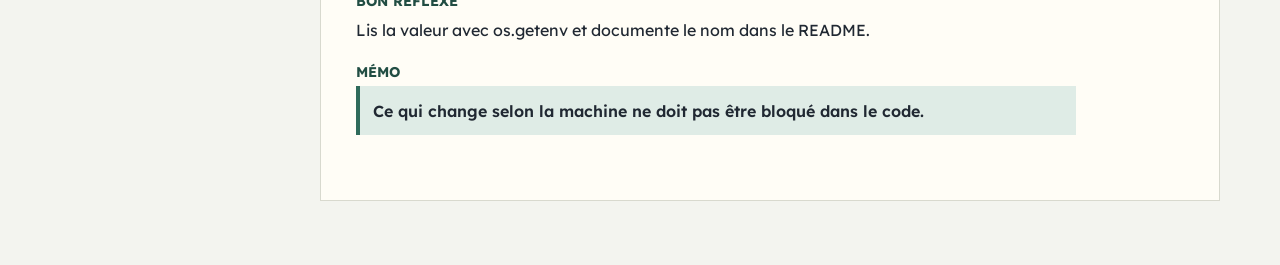
==== commit 36610c74: "Random Commit" ====
--- a/index.html
+++ b/index.html
@@ -67,6 +67,7 @@
     <a class="back-to-top" href="#top" aria-label="Retour en haut" title="Retour en haut">↑</a>
 
     <script src="scripts/data.js"></script>
+    <script src="scripts/bonus-data.js"></script>
     <script src="scripts/reading-mode.js"></script>
     <script src="scripts/app.js"></script>
   </body>
--- a/styles/main.css
+++ b/styles/main.css
@@ -168,6 +168,10 @@
   background: var(--line-strong);
 }
 
+.timeline-entry {
+  position: relative;
+}
+
 .timeline button {
   position: relative;
   display: grid;
@@ -211,6 +215,40 @@
 .timeline button[aria-current="page"] .timeline-number {
   background: var(--accent);
   color: white;
+}
+
+.timeline-submenu {
+  display: grid;
+  gap: 0.25rem;
+  margin: 0.15rem 0 0.5rem 2.65rem;
+}
+
+.timeline .timeline-subitem {
+  display: grid;
+  grid-template-columns: 1.7rem 1fr;
+  gap: 0.45rem;
+  align-items: center;
+  border: 1px solid var(--line);
+  background: var(--surface);
+  padding: 0.38rem 0.45rem;
+}
+
+.timeline-subitem span {
+  display: grid;
+  place-items: center;
+  width: 1.55rem;
+  height: 1.55rem;
+  border-radius: 50%;
+  background: var(--accent-soft);
+  color: var(--accent-dark);
+  font-size: 0.68rem;
+  font-weight: 800;
+}
+
+.timeline-subitem strong {
+  color: var(--ink);
+  font-size: 0.78rem;
+  line-height: 1.2;
 }
 
 .timeline-copy strong,
@@ -390,6 +428,61 @@
   border-top: 1px solid var(--line);
   border-bottom: 1px solid var(--line);
   padding: 1.15rem 0;
+}
+
+.bonus-levels {
+  display: grid;
+  grid-template-columns: repeat(4, minmax(0, 1fr));
+  gap: 0.75rem;
+  margin: 0 0 1.5rem;
+}
+
+.bonus-level-card {
+  display: grid;
+  gap: 0.35rem;
+  min-height: 12rem;
+  border: 1px solid var(--line);
+  border-top: 4px solid var(--accent);
+  border-radius: var(--radius);
+  background: var(--surface-muted);
+  color: var(--ink);
+  padding: 0.85rem;
+  text-decoration: none;
+}
+
+.bonus-level-card:hover {
+  border-color: var(--accent);
+  background: var(--accent-soft);
+}
+
+.bonus-level-card > span {
+  display: grid;
+  place-items: center;
+  width: 2rem;
+  height: 2rem;
+  border-radius: 50%;
+  background: var(--accent);
+  color: white;
+  font-size: 0.78rem;
+  font-weight: 800;
+}
+
+.bonus-level-card strong {
+  font-size: 1rem;
+  line-height: 1.25;
+}
+
+.bonus-level-card small {
+  color: var(--accent-dark);
+  font-weight: 800;
+  text-transform: uppercase;
+}
+
+.bonus-level-card p {
+  margin: 0;
+  color: var(--muted);
+  font-size: 0.86rem;
+  line-height: 1.55;
 }
 
 .project-overview h3 {
@@ -608,7 +701,8 @@
   }
 
   .toolbar,
-  .project-overview {
+  .project-overview,
+  .bonus-levels {
     grid-template-columns: 1fr;
   }
 
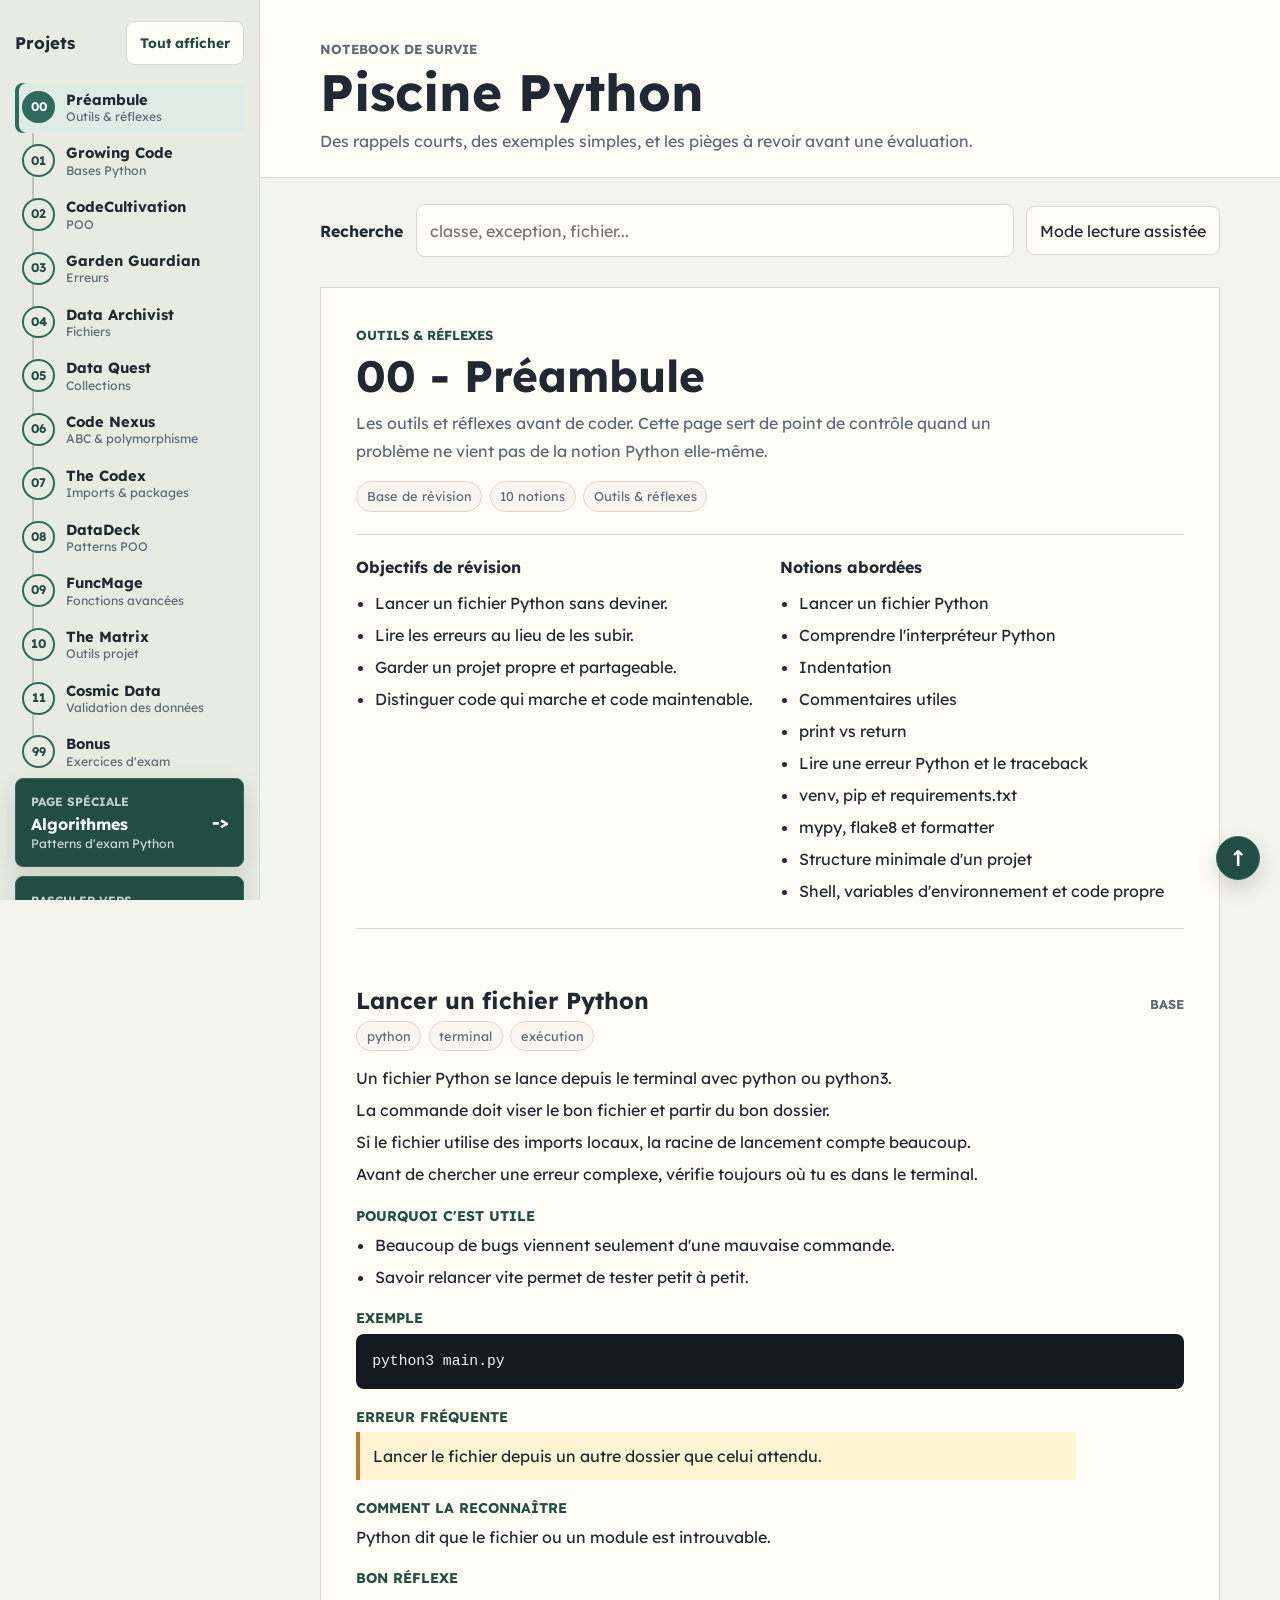
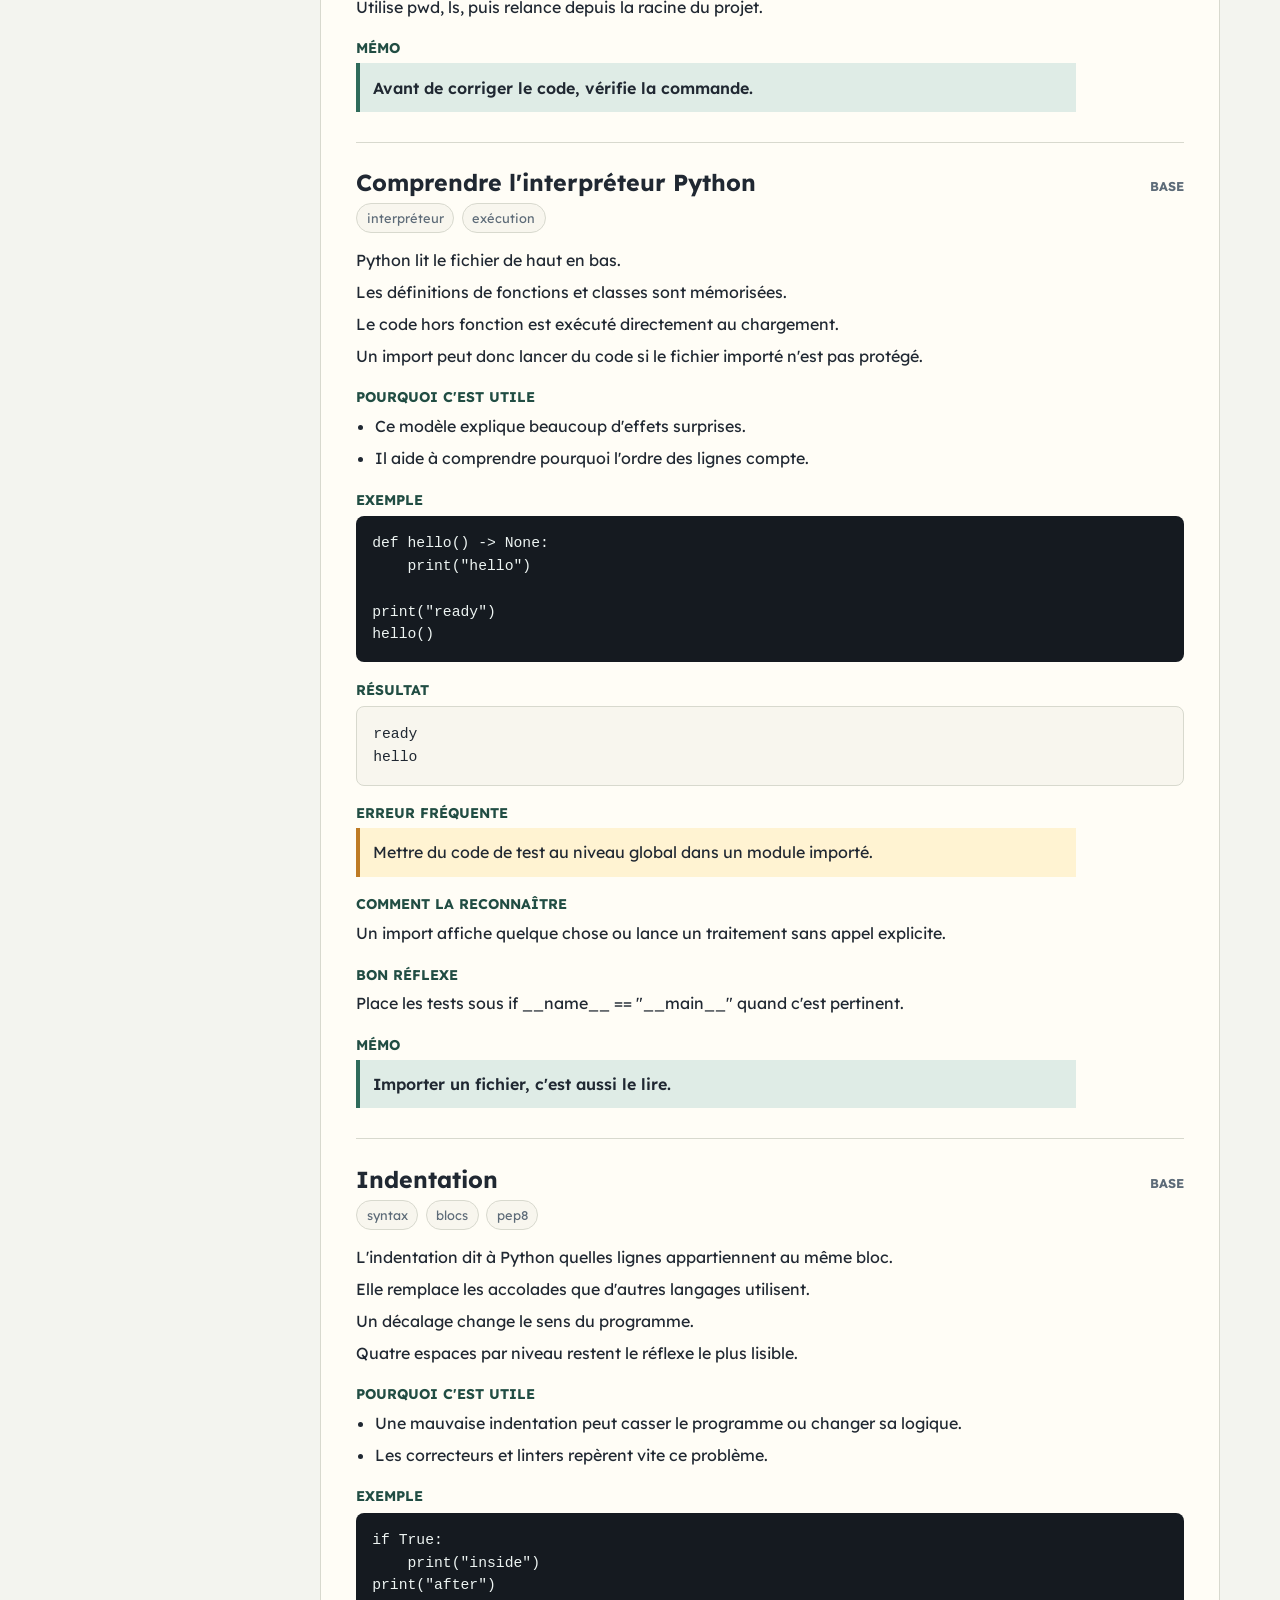
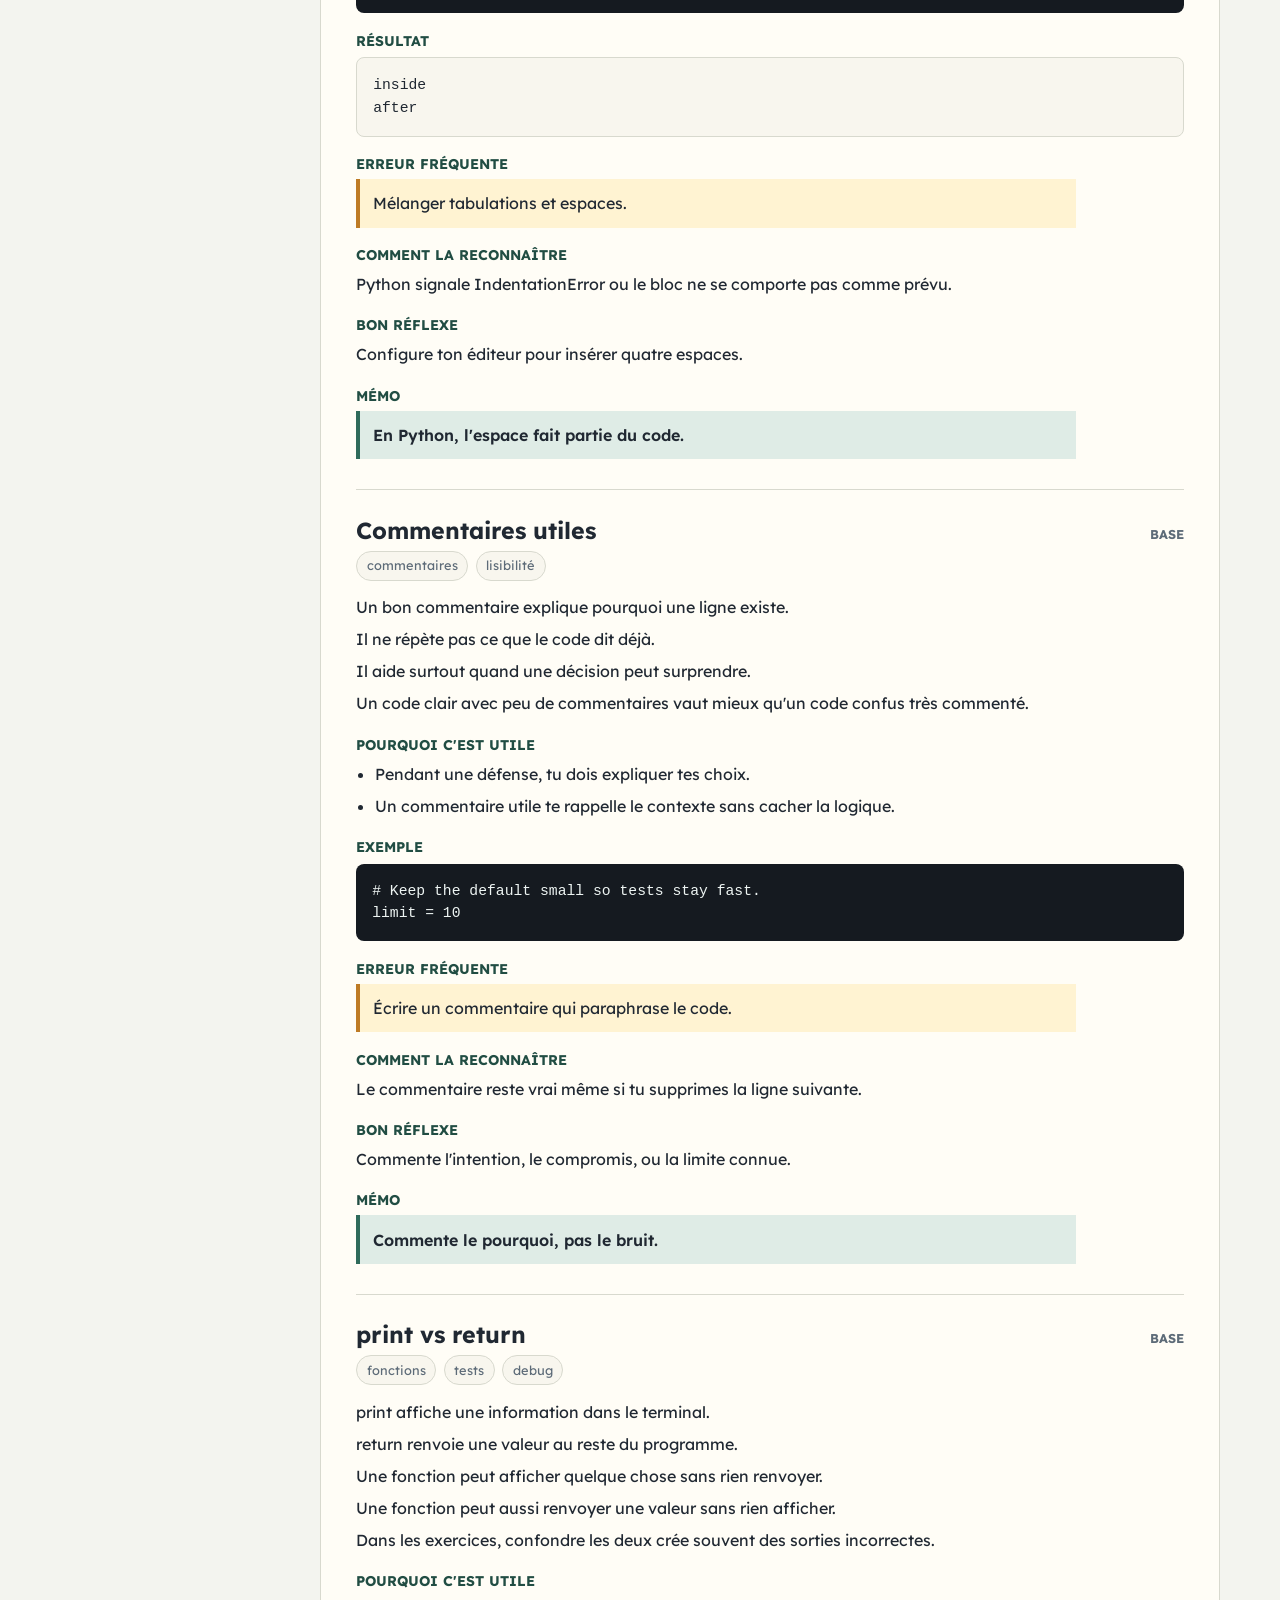
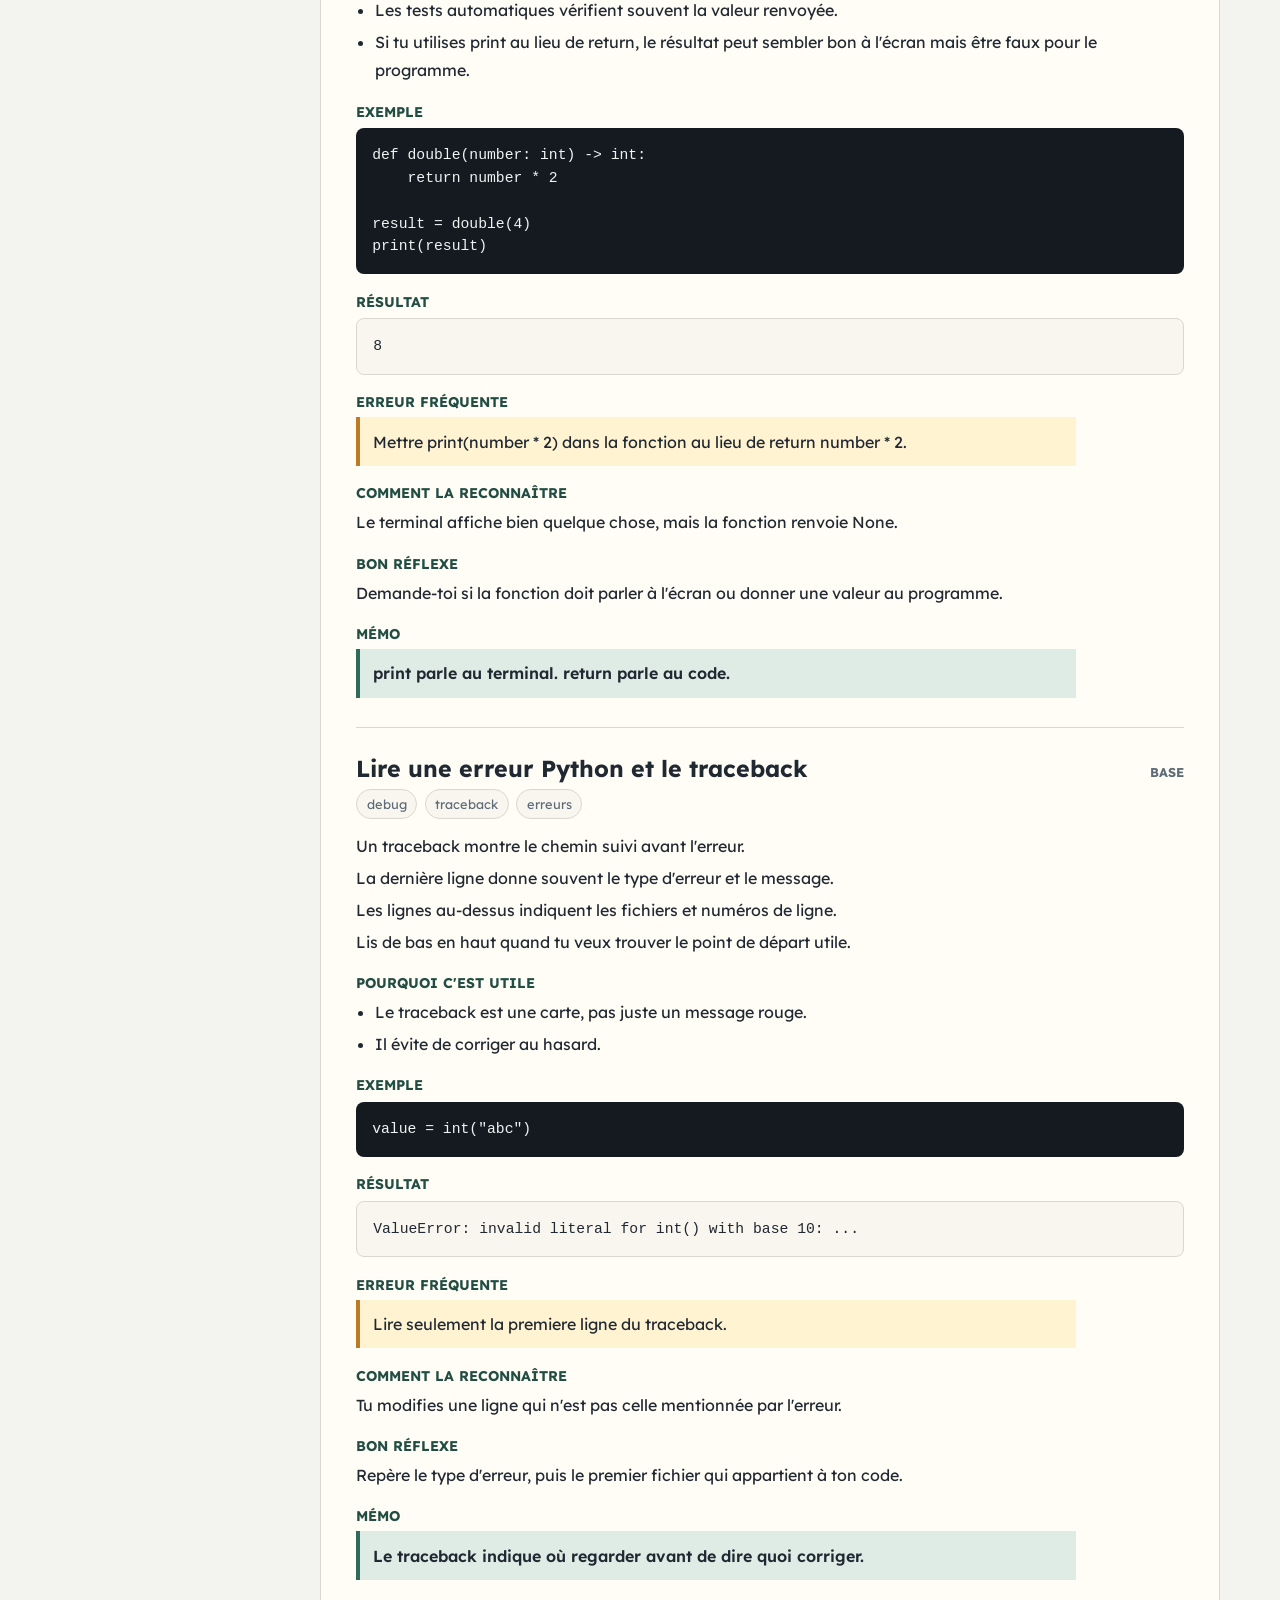
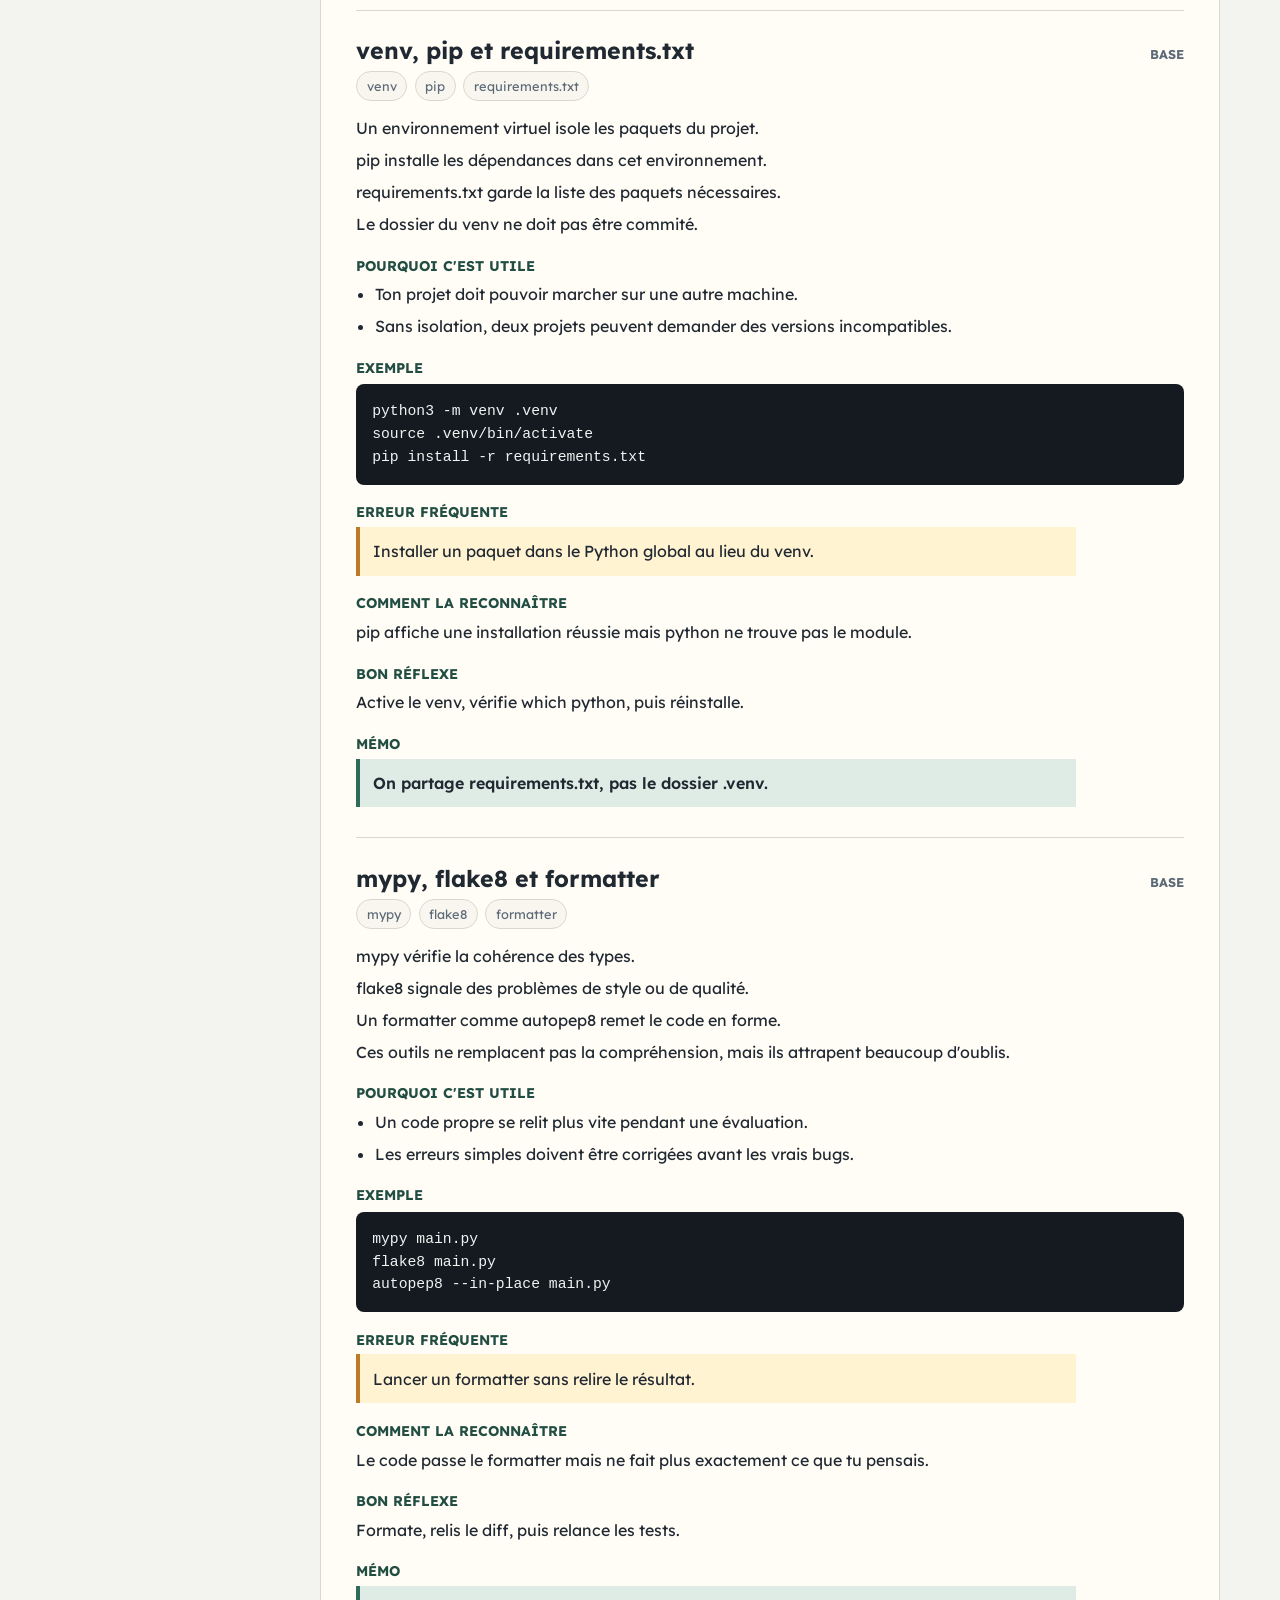
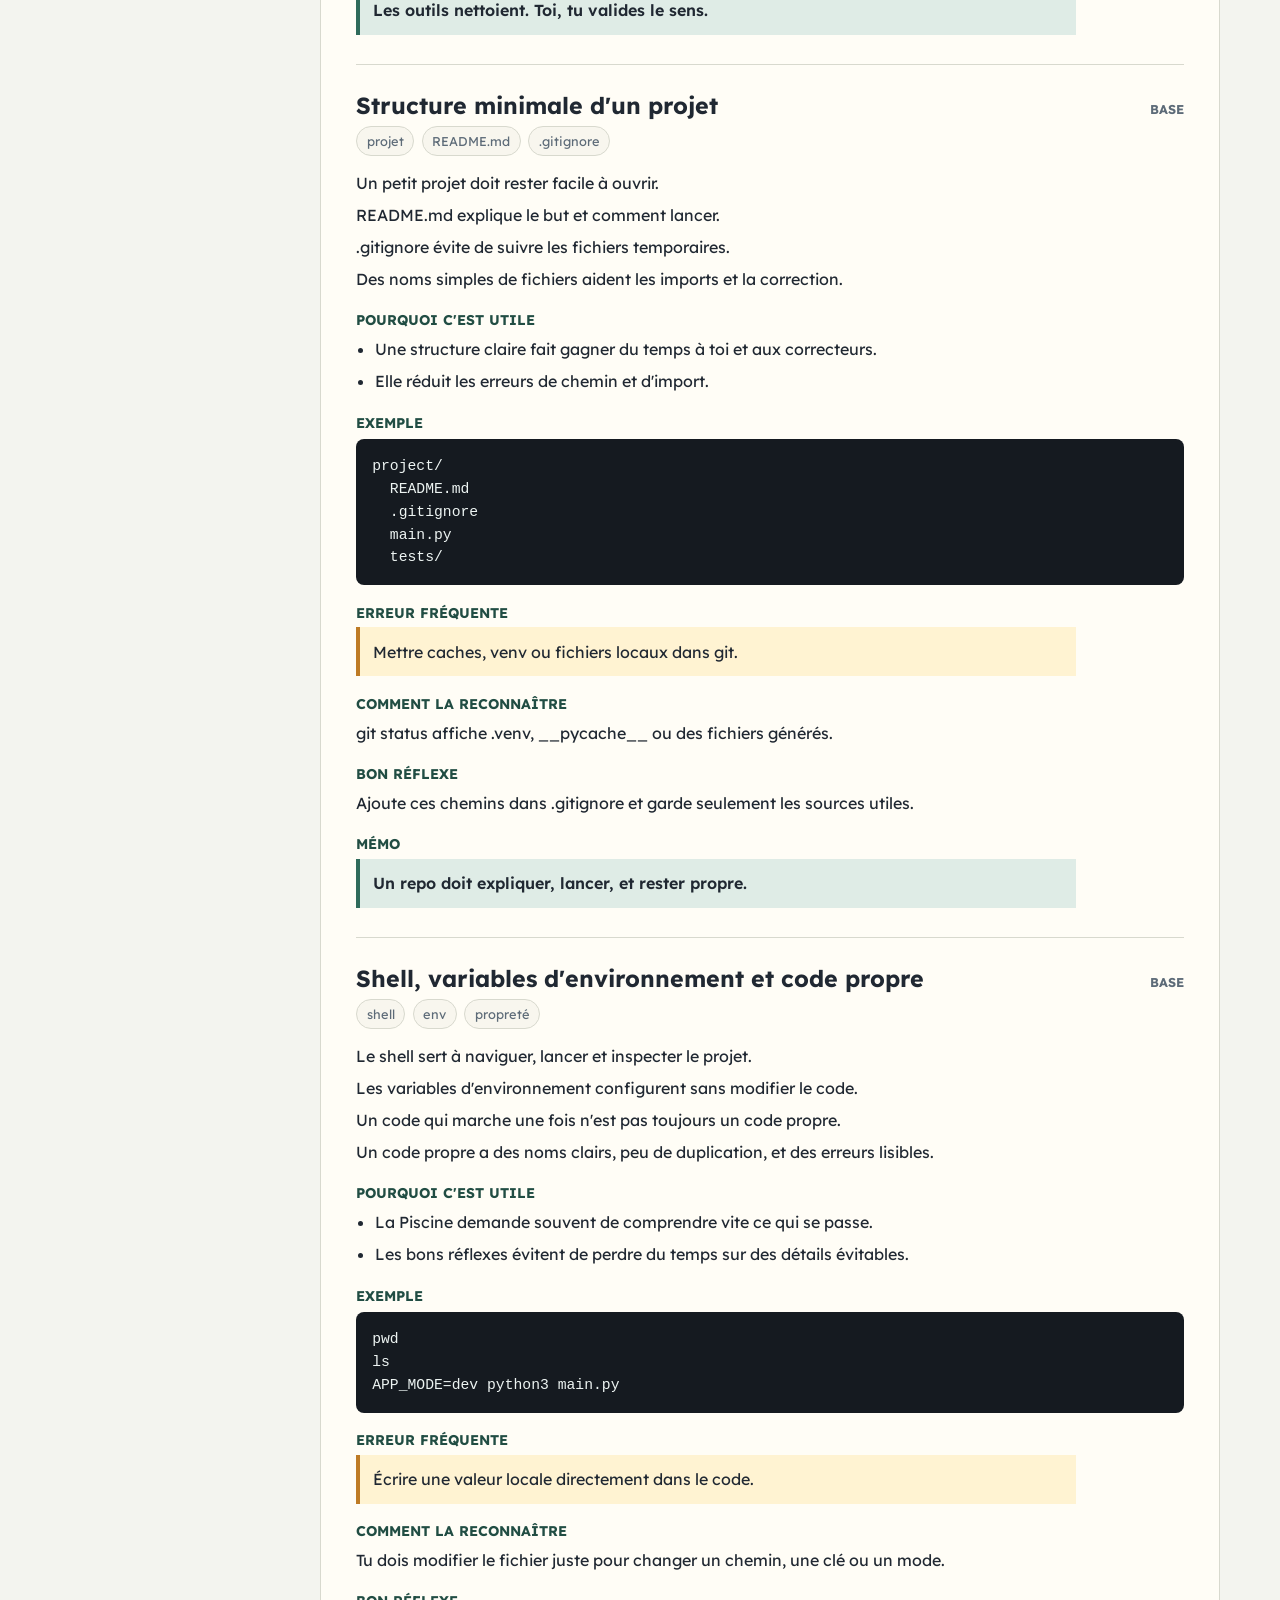
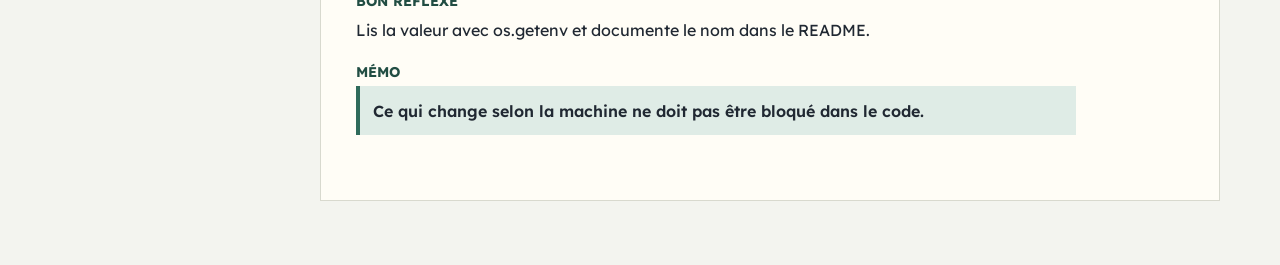
==== commit 378996c1: "Random Commit" ====
--- a/index.html
+++ b/index.html
@@ -27,6 +27,11 @@
         <button id="show-all" class="plain-button" type="button">Tout afficher</button>
       </div>
       <nav id="project-nav" class="timeline" aria-label="Frise des projets"></nav>
+      <a class="sidebar-shortcut" href="algorithmes.html" aria-label="Ouvrir la page spéciale algorithmes">
+        <span class="shortcut-label">Page spéciale</span>
+        <strong class="shortcut-name">Algorithmes</strong>
+        <span class="shortcut-hint">Patterns d'exam Python</span>
+      </a>
       <a class="sidebar-shortcut" href="../SysAndNetAdmin/index.html" aria-label="Ouvrir le notebook Sys and Net Admin">
         <span class="shortcut-label">Basculer vers</span>
         <strong class="shortcut-name">Sys &amp; Net Admin</strong>
